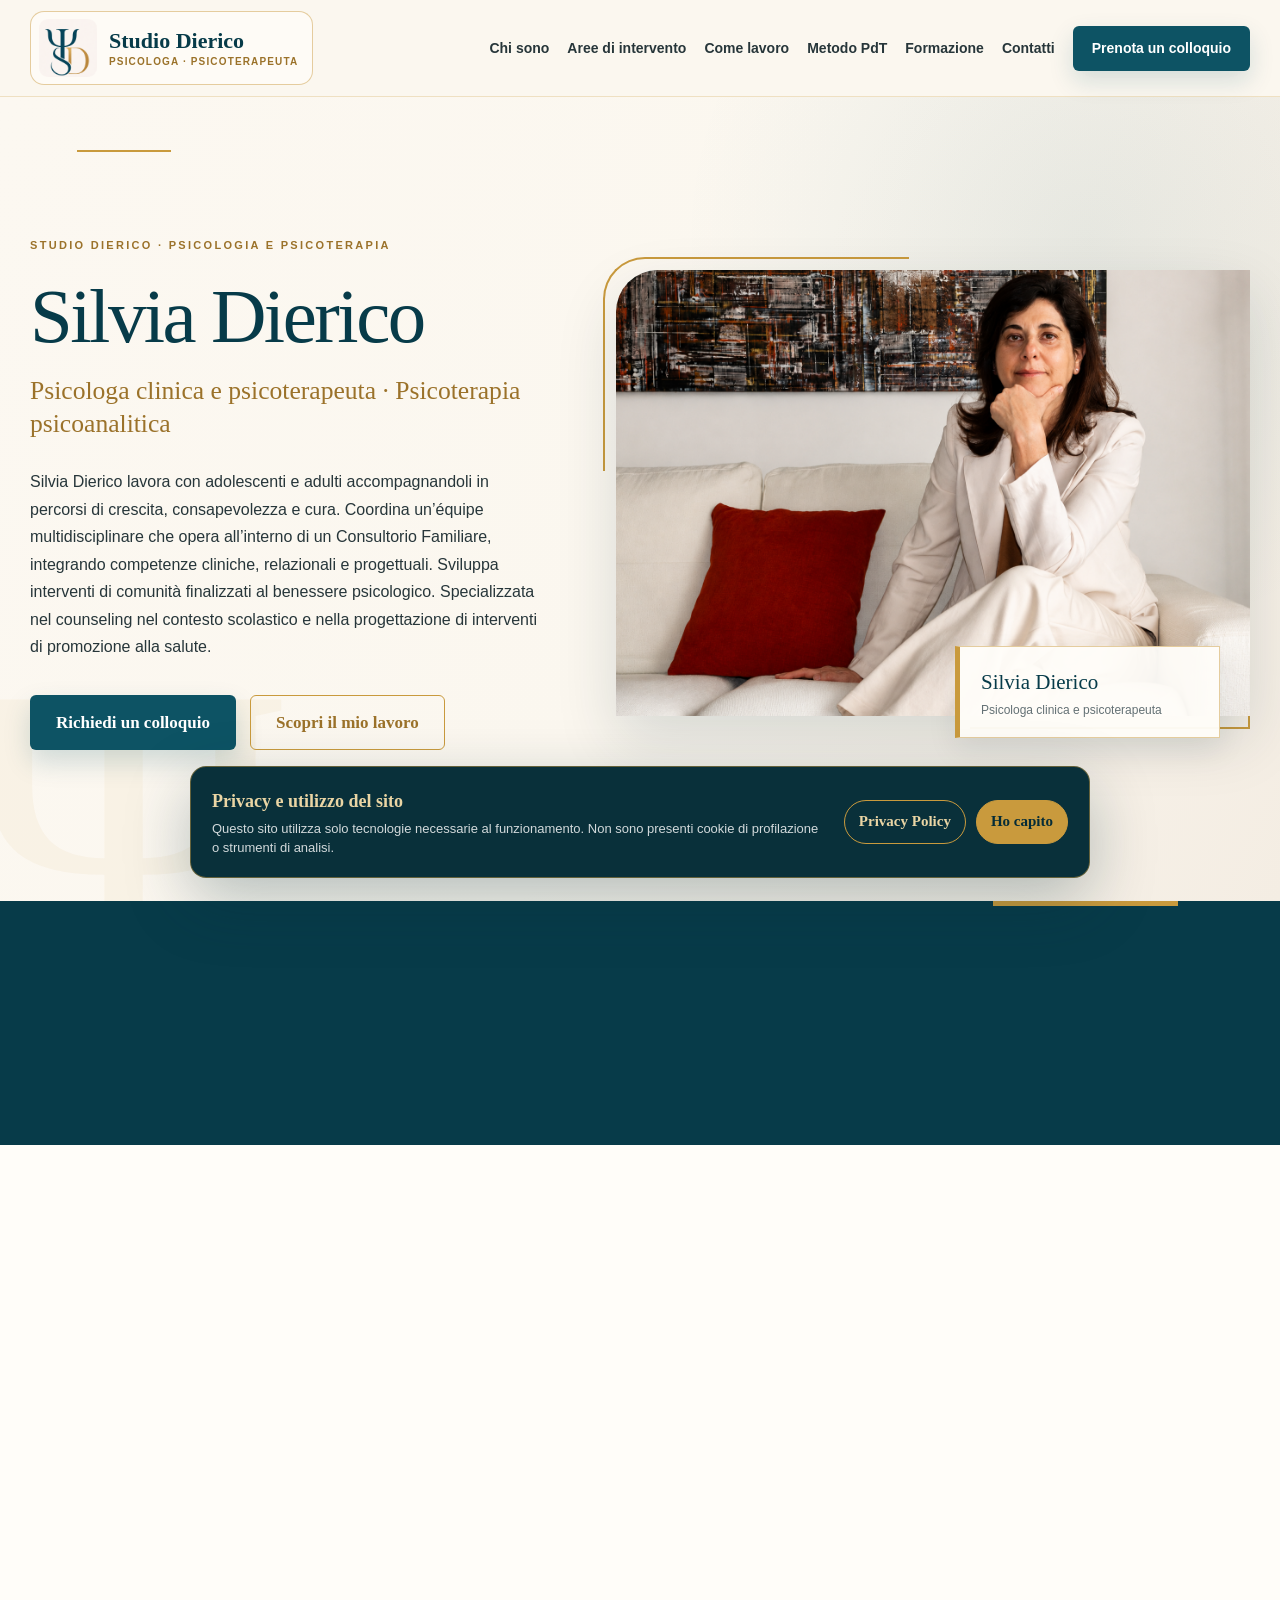
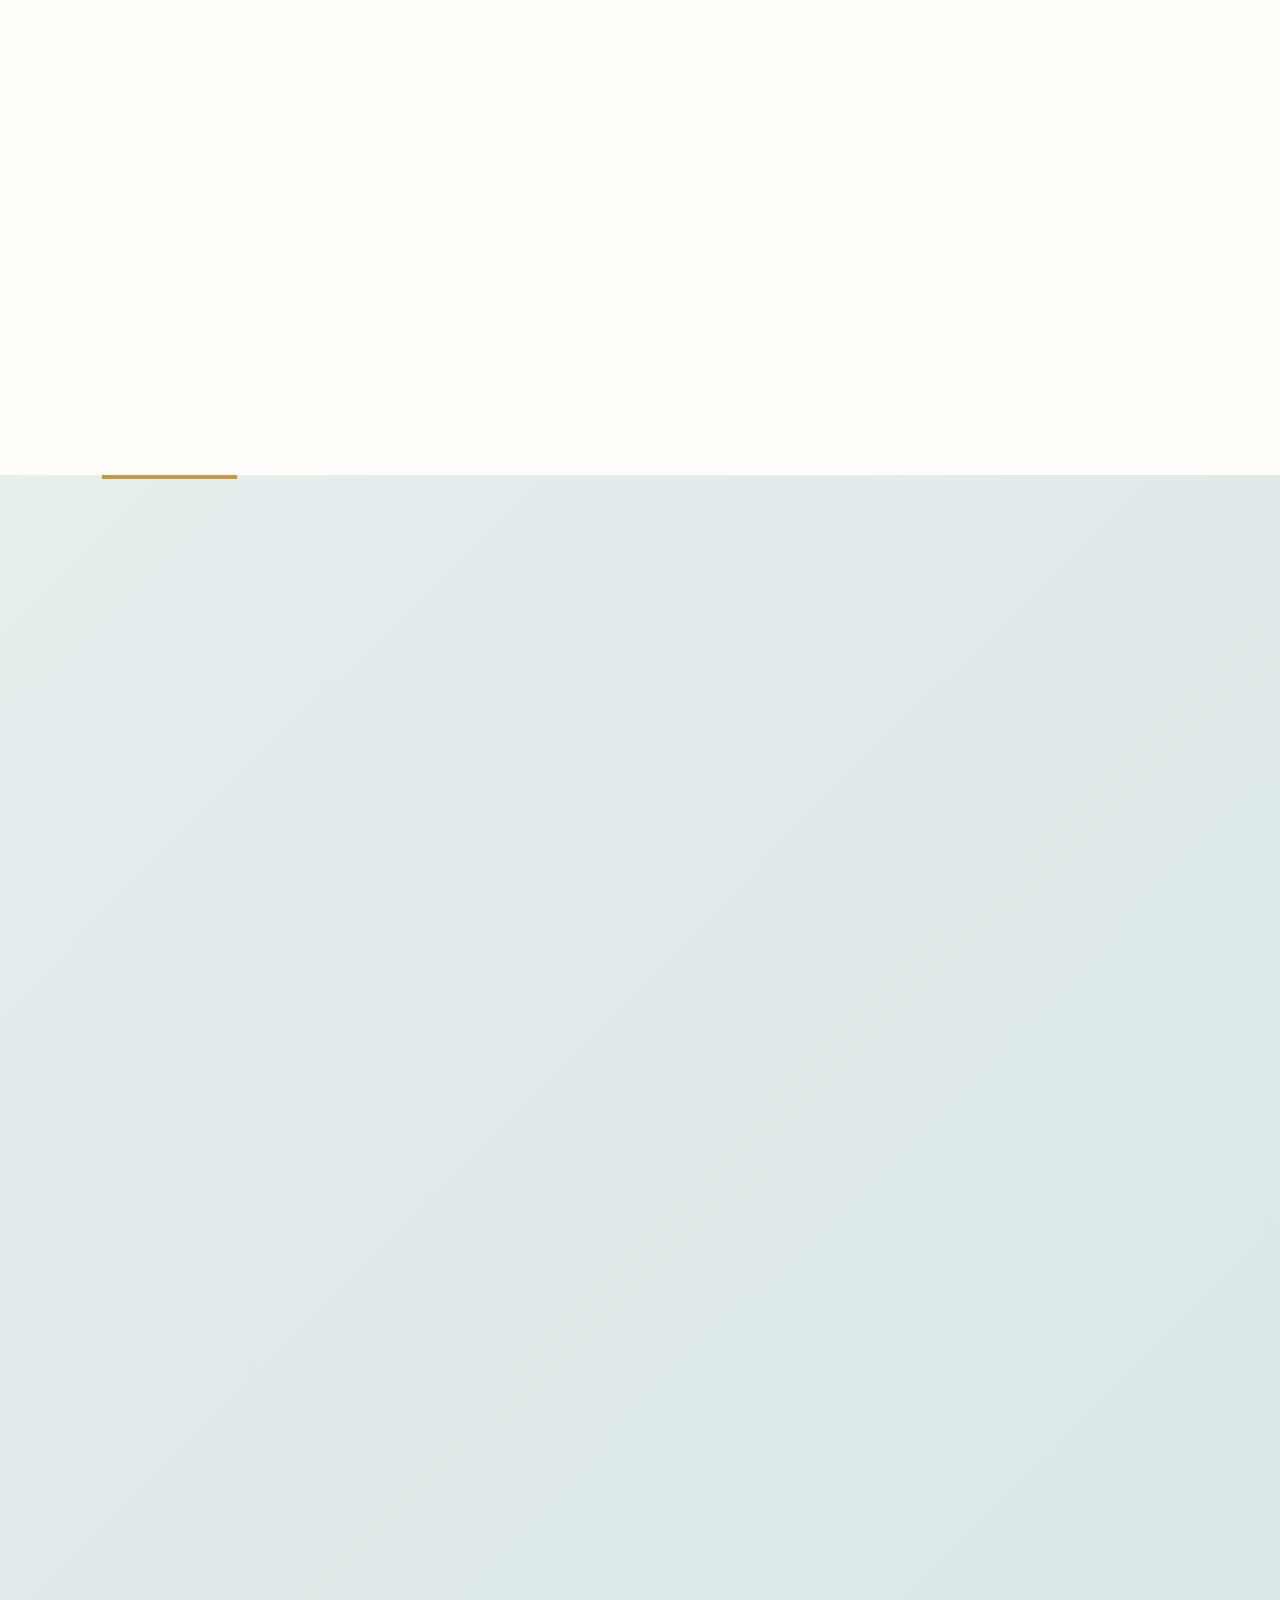
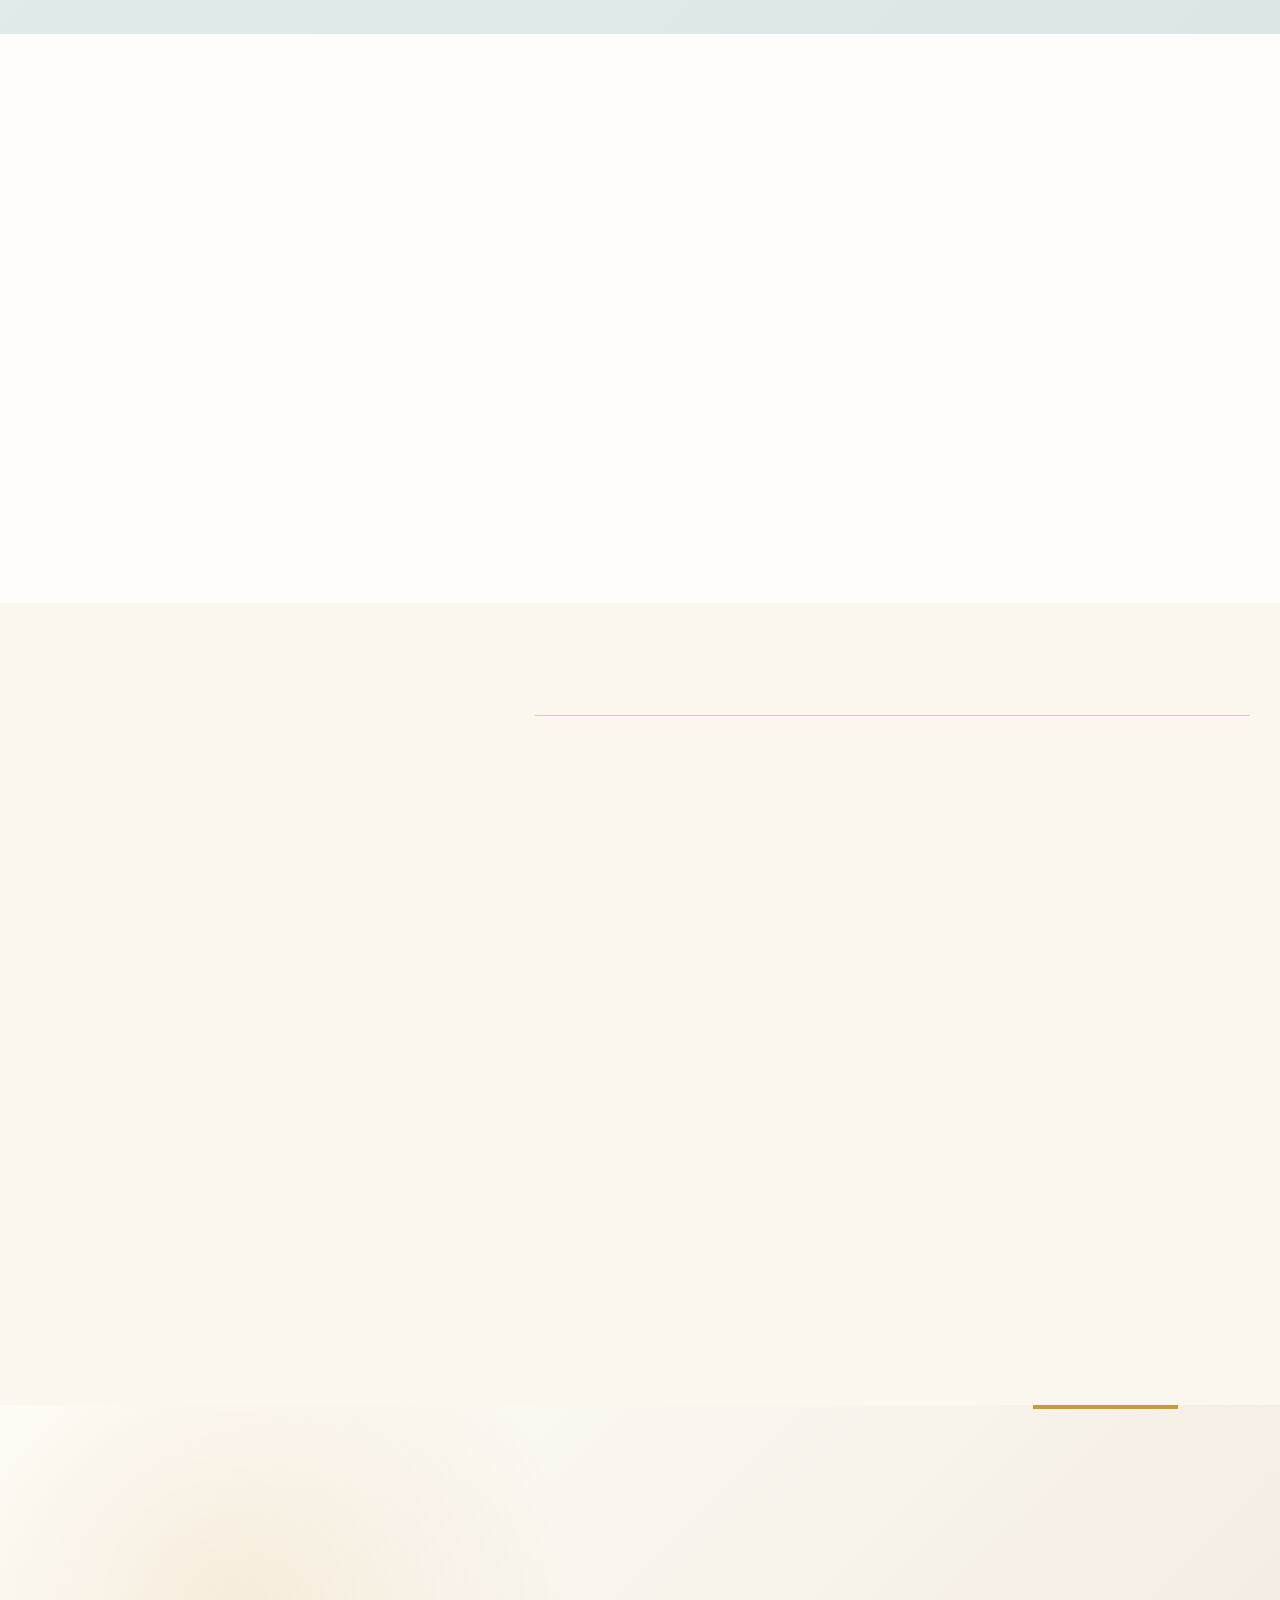
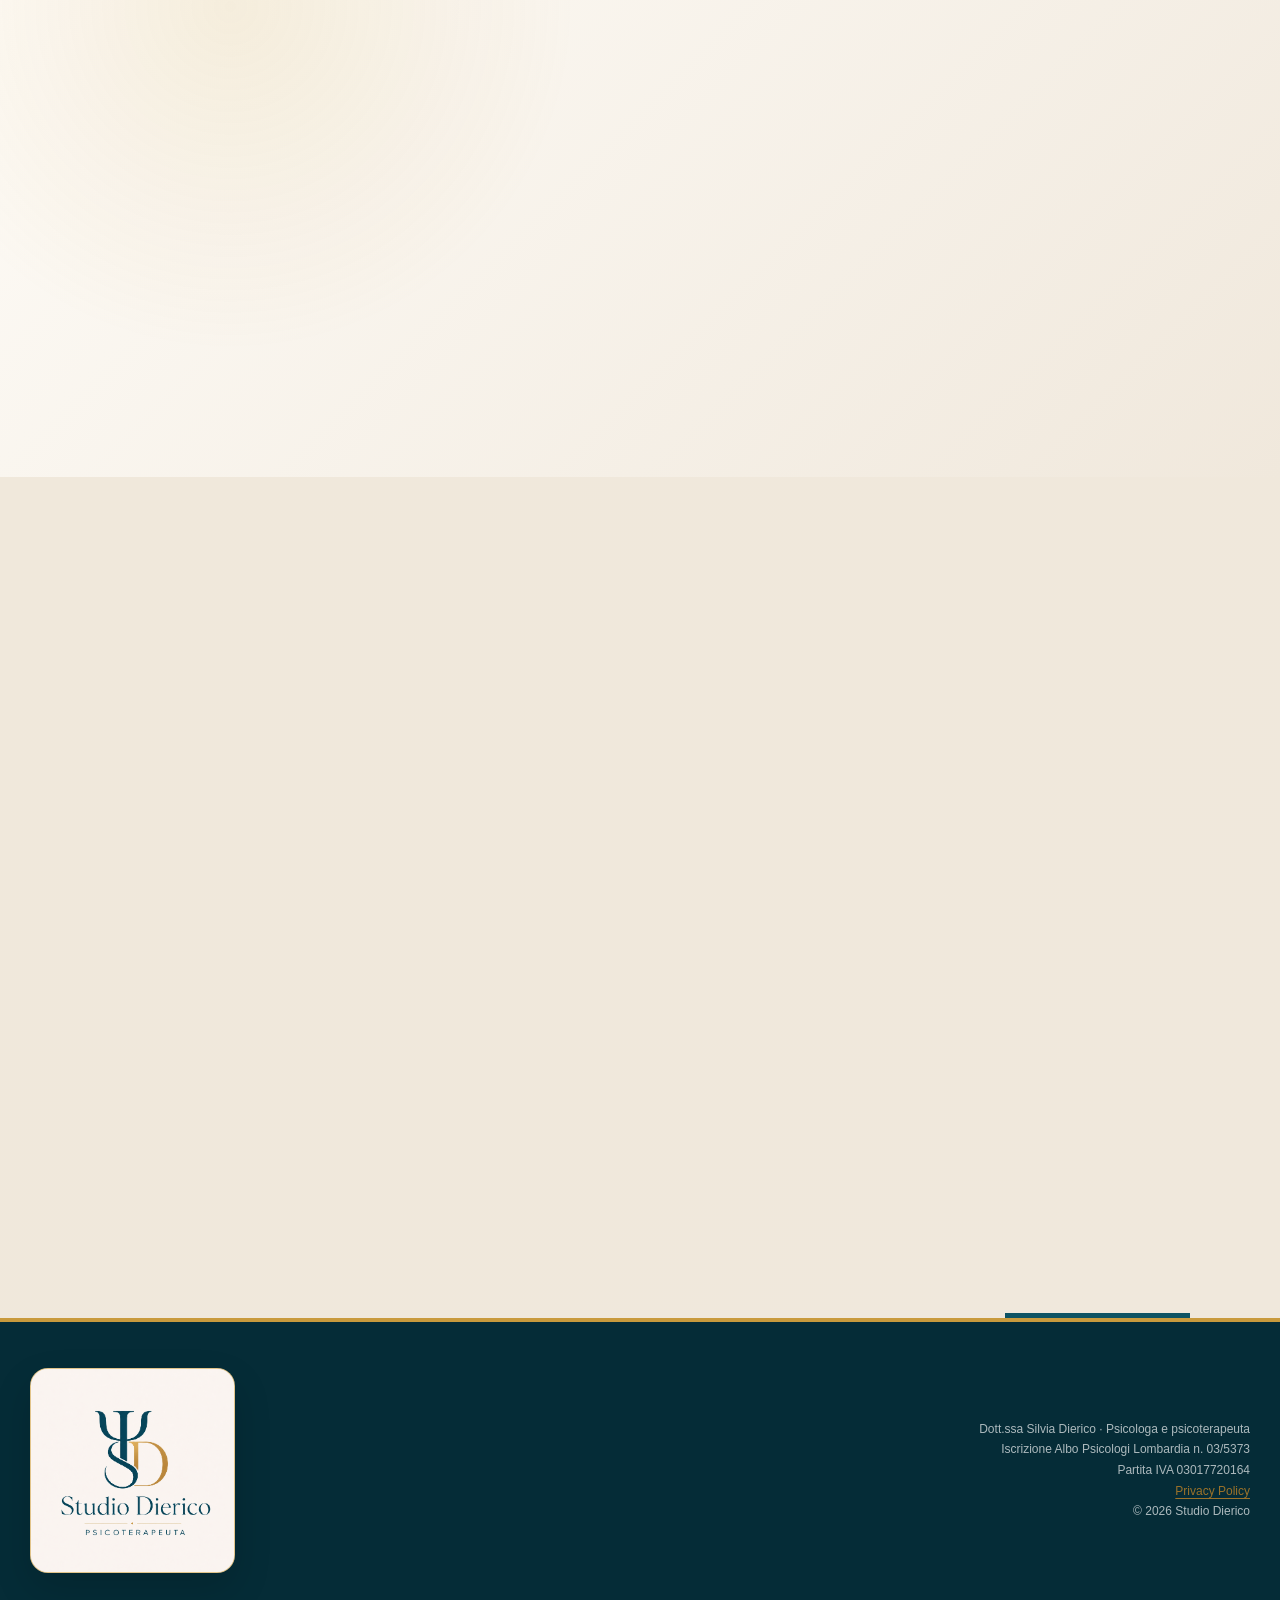
==== index.html @ 8f33601c "Add files via upload" ====
<!DOCTYPE html>
<html lang="it">
<head>
  <meta charset="UTF-8" />
  <meta name="viewport" content="width=device-width, initial-scale=1.0" />
  <meta http-equiv="Content-Security-Policy" content="default-src 'self'; img-src 'self' data:; style-src 'self'; script-src 'self'; font-src 'self'; object-src 'none'; base-uri 'self'; form-action 'self'; upgrade-insecure-requests;" />
  <meta name="referrer" content="strict-origin-when-cross-origin" />
  <meta name="robots" content="index,follow,max-image-preview:large,max-snippet:-1,max-video-preview:-1" />
  <meta name="theme-color" content="#0d5364" />
  <meta name="color-scheme" content="light" />

  <title>Silvia Dierico | Psicologa e Psicoterapeuta a Ponteranica (BG)</title>
  <meta name="description" content="Silvia Dierico, psicologa clinica e psicoterapeuta a Ponteranica (BG). Percorsi con adolescenti e adulti, counseling scolastico e promozione della salute psicologica." />
  <link rel="canonical" href="https://silviadierico.com/" />
  <link rel="alternate" hreflang="it" href="https://silviadierico.com/" />
  <link rel="alternate" hreflang="x-default" href="https://silviadierico.com/" />

  <meta property="og:type" content="website" />
  <meta property="og:locale" content="it_IT" />
  <meta property="og:site_name" content="Studio Dierico" />
  <meta property="og:title" content="Silvia Dierico | Psicologa e Psicoterapeuta a Ponteranica (BG)" />
  <meta property="og:description" content="Silvia Dierico, psicologa clinica e psicoterapeuta a Ponteranica (BG). Percorsi con adolescenti e adulti, counseling scolastico e promozione della salute psicologica." />
  <meta property="og:url" content="https://silviadierico.com/" />
  <meta property="og:image" content="https://silviadierico.com/images/logo.png" />
  <meta property="og:image:width" content="1254" />
  <meta property="og:image:height" content="1254" />

  <meta name="twitter:card" content="summary_large_image" />
  <meta name="twitter:title" content="Silvia Dierico | Psicologa e Psicoterapeuta a Ponteranica (BG)" />
  <meta name="twitter:description" content="Silvia Dierico, psicologa clinica e psicoterapeuta a Ponteranica (BG). Percorsi con adolescenti e adulti, counseling scolastico e promozione della salute psicologica." />
  <meta name="twitter:image" content="https://silviadierico.com/images/logo.png" />

  <link rel="icon" href="favicon.ico" sizes="any" />
  <link rel="icon" type="image/png" sizes="48x48" href="favicon-48x48.png" />
  <link rel="icon" type="image/png" sizes="32x32" href="favicon-32x32.png" />
  <link rel="icon" type="image/png" sizes="16x16" href="favicon-16x16.png" />
  <link rel="apple-touch-icon" sizes="180x180" href="apple-touch-icon.png" />
  <link rel="manifest" href="site.webmanifest" />

  <link rel="stylesheet" href="style.css" />
  <script src="script.js" defer></script>
</head>

<body>

  <header class="site-header">
    <nav class="navbar container" aria-label="Navigazione principale">

      <a class="brand brand-lockup" href="#home" aria-label="Studio Dierico, torna alla pagina iniziale">
        <img class="brand-mark" src="images/studio-dierico-mark.png" alt="" aria-hidden="true" />
        <span class="brand-copy">
          <strong>Studio Dierico</strong>
          <small>Psicologa · Psicoterapeuta</small>
        </span>
      </a>

      <button
        class="menu-toggle"
        type="button"
        aria-label="Apri il menu"
        aria-expanded="false"
        aria-controls="main-menu"
      >
        <span></span>
        <span></span>
        <span></span>
      </button>

      <ul class="nav-menu" id="main-menu">
        <li><a href="#chi-sono">Chi sono</a></li>
        <li><a href="#aree">Aree di intervento</a></li>
        <li><a href="#metodo">Come lavoro</a></li>
        <li><a href="pdt.html">Metodo PdT</a></li>
        <li><a href="#formazione">Formazione</a></li>
        <li><a href="#contatti">Contatti</a></li>
        <li>
          <a
            class="nav-cta"
            href="mailto:silviadierico.psicologa@gmail.com?subject=Richiesta%20di%20primo%20colloquio"
          >
            Prenota un colloquio
          </a>
        </li>
      </ul>

    </nav>
  </header>

  <main>

    <section class="hero" id="home">
      <div class="hero-mark" aria-hidden="true">Ψ</div>

      <div class="container hero-grid">

        <div class="hero-content reveal">
          <p class="eyebrow">Studio Dierico · Psicologia e psicoterapia</p>

          <h1>Silvia Dierico</h1>

          <p class="hero-role">
            Psicologa clinica e psicoterapeuta · Psicoterapia psicoanalitica
          </p>

          <p class="hero-description">
            Silvia Dierico lavora con adolescenti e adulti accompagnandoli in percorsi di crescita,
            consapevolezza e cura. Coordina un’équipe multidisciplinare che opera all’interno di un
            Consultorio Familiare, integrando competenze cliniche, relazionali e progettuali.
            Sviluppa interventi di comunità finalizzati al benessere psicologico. Specializzata nel
            counseling nel contesto scolastico e nella progettazione di interventi di promozione alla salute.
          </p>

          <div class="hero-actions">
            <a
              class="button button-primary"
              href="mailto:silviadierico.psicologa@gmail.com?subject=Richiesta%20di%20primo%20colloquio"
            >
              Richiedi un colloquio
            </a>

            <a class="button button-secondary" href="#chi-sono">
              Scopri il mio lavoro
            </a>
          </div>
        </div>

        <div class="hero-photo-wrapper reveal">
          <div class="hero-photo-frame">
            <img
              class="hero-photo"
              src="images/silvia-dierico1.png"
              alt="Silvia Dierico seduta nel proprio studio"
            />
          </div>

          <div class="photo-signature">
            <span>Silvia Dierico</span>
            <small>Psicologa clinica e psicoterapeuta</small>
          </div>
        </div>

      </div>
    </section>

    <section class="highlights" aria-label="Principi del percorso">
      <div class="container highlights-grid">

        <article class="highlight-item reveal">
          <span class="highlight-number">01</span>
          <h2>Ascolto</h2>
          <p>Uno spazio riservato, accogliente e non giudicante.</p>
        </article>

        <article class="highlight-item reveal">
          <span class="highlight-number">02</span>
          <h2>Relazione</h2>
          <p>La relazione terapeutica come luogo di incontro e trasformazione.</p>
        </article>

        <article class="highlight-item reveal">
          <span class="highlight-number">03</span>
          <h2>Consapevolezza</h2>
          <p>Comprendere vissuti, bisogni e dinamiche personali.</p>
        </article>

        <article class="highlight-item reveal">
          <span class="highlight-number">04</span>
          <h2>Cura</h2>
          <p>Un percorso condiviso, rispettoso dei tempi della persona.</p>
        </article>

      </div>
    </section>

    <section class="section about-section" id="chi-sono">
      <div class="container about-grid">

        <div class="about-portrait reveal">
          <div class="portrait-frame">
            <img
              src="images/silvia-dierico.png"
              alt="Ritratto professionale di Silvia Dierico"
            />
          </div>

          <div class="portrait-decoration" aria-hidden="true">Ψ</div>
        </div>

        <div class="about-content reveal">
          <p class="eyebrow">Chi sono</p>
          <h2>Una pratica clinica fondata sulla relazione</h2>

          <p class="lead">
            La psicoterapia psicoanalitica considera la relazione terapeutica uno spazio vivo,
            nel quale esperienza, ascolto e significati possono essere condivisi e trasformati.
          </p>

          <p>
            Nel lavoro clinico accompagno adolescenti e adulti in momenti di difficoltà,
            cambiamento o ricerca personale. L’intervento viene costruito insieme, nel rispetto
            della storia, dei bisogni e dei tempi di ciascuna persona.
          </p>

          <p>
            Accanto all’attività psicoterapeutica, coordino un’équipe multidisciplinare presso
            un Consultorio Familiare e sviluppo progetti di comunità, counseling scolastico
            e interventi di promozione della salute psicologica.
          </p>

          <blockquote class="quote">
            “La cura prende forma nell’incontro, nell’ascolto e nella possibilità di costruire nuovi significati.”
          </blockquote>
        </div>

      </div>
    </section>

    <section class="section services-section" id="aree">
      <div class="container">

        <div class="section-title reveal">
          <p class="eyebrow">Aree di intervento</p>
          <h2>Percorsi costruiti intorno alla persona</h2>
          <p>
            Ogni intervento nasce dall’ascolto della richiesta e viene definito
            in modo condiviso durante i primi colloqui.
          </p>
        </div>

        <div class="services-grid">

          <article class="service-card reveal">
            <span class="service-index">01</span>
            <h3>Adolescenti</h3>
            <p>
              Sostegno nelle difficoltà emotive, scolastiche, relazionali e familiari,
              e nei passaggi legati alla costruzione dell’identità.
            </p>
          </article>

          <article class="service-card reveal">
            <span class="service-index">02</span>
            <h3>Adulti</h3>
            <p>
              Percorsi per affrontare ansia, sofferenza emotiva, crisi personali,
              cambiamenti e difficoltà nelle relazioni.
            </p>
          </article>

          <article class="service-card reveal">
            <span class="service-index">03</span>
            <h3>Counseling scolastico</h3>
            <p>
              Spazi di ascolto e consulenza rivolti a studenti, genitori, insegnanti
              e realtà educative.
            </p>
          </article>

          <article class="service-card reveal">
            <span class="service-index">04</span>
            <h3>Promozione della salute</h3>
            <p>
              Progettazione di interventi orientati al benessere psicologico,
              alla prevenzione e alla consapevolezza.
            </p>
          </article>

          <article class="service-card reveal">
            <span class="service-index">05</span>
            <h3>Interventi di comunità</h3>
            <p>
              Progetti rivolti a gruppi, servizi e territori, sviluppati attraverso
              una lettura clinica e relazionale dei bisogni.
            </p>
          </article>

          <article class="service-card reveal">
            <span class="service-index">06</span>
            <h3>Lavoro multidisciplinare</h3>
            <p>
              Coordinamento e integrazione tra professionalità cliniche,
              educative, sociali e progettuali.
            </p>
          </article>

        </div>
      </div>
    </section>

    <section class="section process-section" id="metodo">
      <div class="container">

        <div class="section-title reveal">
          <p class="eyebrow">Come lavoro</p>
          <h2>Un percorso costruito insieme</h2>
        </div>

        <div class="process-grid">

          <article class="process-step reveal">
            <span>1</span>
            <div>
              <h3>Primo contatto</h3>
              <p>
                Un breve contatto telefonico o via email per raccogliere
                la richiesta e concordare un appuntamento.
              </p>
            </div>
          </article>

          <article class="process-step reveal">
            <span>2</span>
            <div>
              <h3>Primi colloqui</h3>
              <p>
                Uno spazio iniziale per conoscere la situazione,
                approfondire le difficoltà e chiarire le aspettative.
              </p>
            </div>
          </article>

          <article class="process-step reveal">
            <span>3</span>
            <div>
              <h3>Definizione del percorso</h3>
              <p>
                Obiettivi, modalità e frequenza degli incontri vengono condivisi
                sulla base delle necessità emerse.
              </p>
            </div>
          </article>

        </div>
      </div>
    </section>

    <section class="section credentials-section" id="formazione">
      <div class="container two-columns">

        <div class="section-heading reveal">
          <p class="eyebrow">Formazione</p>
          <h2>Credenziali professionali</h2>

          <p>
            Formazione clinica, esperienza sul campo e aggiornamento continuo
            costituiscono una parte essenziale della pratica professionale.
          </p>
        </div>

        <div class="credentials-list">

          <article class="credential reveal">
            <span class="credential-year">Ordine</span>
            <div>
              <h3>Psicologa iscritta all’Albo</h3>
              <p>
                Iscritta alla Sezione A dell’Ordine degli Psicologi della Lombardia,
                numero 03/5373.
              </p>
            </div>
          </article>

          <article class="credential reveal">
            <span class="credential-year">Approccio</span>
            <div>
              <h3>Psicoterapia psicoanalitica</h3>
              <p>
                Un approccio che valorizza la relazione, l’esperienza soggettiva
                e la costruzione condivisa dei significati.
              </p>
            </div>
          </article>

          <article class="credential reveal">
            <span class="credential-year">Scuola</span>
            <div>
              <h3>Counseling nel contesto scolastico</h3>
              <p>
                Competenze specifiche nella consulenza e nella progettazione
                di interventi rivolti ai contesti educativi.
              </p>
            </div>
          </article>

          <article class="credential reveal">
            <span class="credential-year">Comunità</span>
            <div>
              <h3>Promozione della salute psicologica</h3>
              <p>
                Ideazione e realizzazione di interventi di prevenzione,
                benessere e supporto rivolti alla comunità.
              </p>
            </div>
          </article>

        </div>
      </div>
    </section>


    <section class="section pdt-preview-section" id="pdt">
      <div class="container pdt-preview-grid">

        <a
          class="pdt-preview-logo reveal"
          href="pdt.html"
          aria-label="Scopri il metodo PdT Storytelling Cards"
        >
          <img
            src="images/pdt-logo-R.png"
            alt="Logo PdT Storytelling Cards"
          />
        </a>

        <div class="pdt-preview-content reveal">
          <p class="eyebrow">Metodo PdT</p>
          <h2>Immagini e narrazione come spazio di esplorazione</h2>

          <p class="lead">
            Sono cofondatrice di PdT – Parlami di Te, un progetto che integra
            pensiero clinico, fotografia e storytelling.
          </p>

          <p>
            Le PdT Storytelling Cards sono pensate per sostenere l’esplorazione
            emotiva, la costruzione di narrazioni personali e l’individuazione
            di nuove risorse, all’interno di un contesto professionale protetto.
          </p>

          <a class="button button-primary" href="pdt.html">
            Scopri il metodo PdT
          </a>
        </div>

      </div>
    </section>

    <section class="section contact-section" id="contatti">
      <div class="container contact-grid">

        <div class="contact-intro reveal">
          <p class="eyebrow">Contatti</p>
          <h2>Richiedi un primo colloquio</h2>

          <p>
            Puoi contattarmi telefonicamente o tramite email.
            Ti risponderò per concordare un primo appuntamento
            e valutare insieme la richiesta.
          </p>

          <img
            class="contact-logo"
            src="images/logo.png"
            alt=""
            aria-hidden="true"
          />
        </div>

        <div class="contact-card reveal">

          <div class="contact-item">
            <span class="contact-label">Studio</span>
            <p>Via Ramera 3, 24010 Ponteranica (BG)</p>

            <a
              href="https://www.google.com/maps/search/?api=1&query=Via+Ramera+3+Ponteranica+BG"
              target="_blank"
              rel="noopener noreferrer"
            >
              Apri sulla mappa
            </a>
          </div>

          <div class="contact-item">
            <span class="contact-label">Telefono</span>
            <a href="tel:+393479084617">+39 347 908 4617</a>
          </div>

          <div class="contact-item">
            <span class="contact-label">Email</span>
            <a href="mailto:silviadierico.psicologa@gmail.com">
              silviadierico.psicologa@gmail.com
            </a>
          </div>

          <div class="contact-actions">
            <a
              class="button button-primary"
              href="mailto:silviadierico.psicologa@gmail.com?subject=Richiesta%20di%20primo%20colloquio"
            >
              Scrivi un’email
            </a>

            <a class="button button-outline" href="tel:+393479084617">
              Telefona
            </a>
          </div>

          <p class="contact-note">
            Il sito non costituisce un servizio di emergenza.
            In caso di necessità urgente, rivolgersi ai servizi
            di emergenza territoriali.
          </p>

        </div>
      </div>
    </section>

  </main>

  <footer class="footer">
    <div class="container footer-content">

      <a class="footer-brand" href="#home" aria-label="Torna all'inizio">
        <img
          src="images/logo.png"
          alt="Studio Dierico Psicoterapeuta"
        />
      </a>

      <div class="footer-details">
        <p>Dott.ssa Silvia Dierico · Psicologa e psicoterapeuta</p>
        <p>Iscrizione Albo Psicologi Lombardia n. 03/5373</p>
        <p>Partita IVA 03017720164</p>
        <p><a class="footer-link" href="privacy-policy.html">Privacy Policy</a></p>
        <p>© <span id="current-year"></span> Studio Dierico</p>
      </div>

    </div>
  </footer>


  <aside class="privacy-banner" id="privacy-banner" aria-label="Privacy e utilizzo del sito" hidden>
    <div class="privacy-banner-copy">
      <strong>Privacy e utilizzo del sito</strong>
      <p>Questo sito utilizza solo tecnologie necessarie al funzionamento. Non sono presenti cookie di profilazione o strumenti di analisi.</p>
    </div>
    <div class="privacy-banner-actions">
      <a href="privacy-policy.html">Privacy Policy</a>
      <button type="button" id="privacy-dismiss">Ho capito</button>
    </div>
  </aside>

</body>
</html>
---- style.css ----
/* =========================================
   STUDIO DIERICO
   Identità visiva: blu pavone, oro, avorio
========================================= */

:root {
  --ivory: #fbf7ef;
  --ivory-deep: #f0e8dc;
  --surface: #fffdf9;
  --surface-blue: #e6eeee;

  --peacock: #0d5364;
  --peacock-dark: #073b49;
  --peacock-deep: #052c37;
  --peacock-soft: #557e86;

  --gold: #c99a3d;
  --gold-dark: #9b722a;
  --gold-soft: #ead5a4;

  --text: #27363a;
  --text-soft: #647175;
  --white: #ffffff;

  --border: rgba(13, 83, 100, 0.17);
  --border-gold: rgba(201, 154, 61, 0.48);

  --shadow-small: 0 12px 30px rgba(5, 44, 55, 0.08);
  --shadow: 0 24px 62px rgba(5, 44, 55, 0.14);

  --radius-small: 12px;
  --radius-medium: 24px;
  --radius-large: 38px;

  --container: 1220px;
}

/* RESET */

* {
  margin: 0;
  padding: 0;
  box-sizing: border-box;
}

html {
  scroll-behavior: smooth;
  scroll-padding-top: 98px;
}

body {
  min-width: 320px;
  overflow-x: hidden;
  background: var(--ivory);
  color: var(--text);
  font-family:
    "Avenir Next",
    Avenir,
    "Segoe UI",
    Arial,
    sans-serif;
  line-height: 1.72;
}

img {
  display: block;
  max-width: 100%;
}

a {
  color: inherit;
}

button,
a {
  -webkit-tap-highlight-color: transparent;
}

button {
  font: inherit;
}

h1,
h2,
h3 {
  color: var(--peacock-dark);
  font-family:
    Baskerville,
    "Palatino Linotype",
    "Book Antiqua",
    Georgia,
    serif;
  font-weight: 500;
  line-height: 1.13;
}

p {
  color: var(--text-soft);
}

.container {
  width: min(calc(100% - 42px), var(--container));
  margin-inline: auto;
}

/* HEADER */

.site-header {
  position: sticky;
  top: 0;
  z-index: 1000;
  border-bottom: 1px solid rgba(201, 154, 61, 0.25);
  background: rgba(251, 247, 239, 0.96);
  backdrop-filter: blur(16px);
}

.navbar {
  min-height: 96px;
  display: flex;
  align-items: center;
  justify-content: space-between;
  gap: 34px;
}

.brand {
  display: block;
  width: 235px;
  flex: 0 0 auto;
  text-decoration: none;
}

.brand-logo {
  width: 100%;
  height: 78px;
  object-fit: contain;
  object-position: left center;
  mix-blend-mode: multiply;
}

.nav-menu {
  display: flex;
  align-items: center;
  justify-content: flex-end;
  gap: 18px;
  list-style: none;
}

.nav-menu a {
  position: relative;
  color: var(--text);
  font-size: 14px;
  font-weight: 650;
  text-decoration: none;
}

.nav-menu a:not(.nav-cta)::after {
  position: absolute;
  right: 0;
  bottom: -9px;
  left: 0;
  height: 2px;
  background: var(--gold);
  content: "";
  transform: scaleX(0);
  transform-origin: center;
  transition: transform 0.25s ease;
}

.nav-menu a:hover::after,
.nav-menu a:focus-visible::after {
  transform: scaleX(1);
}

.nav-menu a[aria-current="page"] {
  color: var(--gold-dark);
}

.nav-menu a[aria-current="page"]::after {
  transform: scaleX(1);
}

.nav-cta {
  display: inline-flex;
  min-height: 45px;
  align-items: center;
  justify-content: center;
  padding: 10px 19px;
  border-radius: 6px;
  background: var(--peacock);
  color: var(--white) !important;
  box-shadow: 0 10px 25px rgba(13, 83, 100, 0.16);
  transition:
    background 0.2s ease,
    transform 0.2s ease;
}

.nav-cta:hover {
  background: var(--peacock-dark);
  transform: translateY(-2px);
}

.menu-toggle {
  display: none;
  width: 46px;
  height: 46px;
  border: 1px solid var(--border-gold);
  border-radius: 50%;
  background: transparent;
  cursor: pointer;
}

.menu-toggle span {
  display: block;
  width: 19px;
  height: 2px;
  margin: 4px auto;
  background: var(--peacock-dark);
  transition: 0.25s ease;
}

/* HERO */

.hero {
  position: relative;
  min-height: calc(100vh - 96px);
  display: flex;
  align-items: center;
  overflow: hidden;
  padding: 76px 0 88px;
  background:
    radial-gradient(circle at 85% 18%, rgba(13, 83, 100, 0.08), transparent 32%),
    linear-gradient(115deg, #fcf8f1 0%, #fbf7ef 54%, #f4ede3 100%);
}

.hero::before {
  position: absolute;
  top: 53px;
  left: 6%;
  width: 94px;
  height: 2px;
  background: var(--gold);
  content: "";
}

.hero-mark {
  position: absolute;
  bottom: -150px;
  left: -35px;
  color: rgba(201, 154, 61, 0.06);
  font-family: Georgia, serif;
  font-size: 430px;
  line-height: 1;
  user-select: none;
}

.hero-grid {
  position: relative;
  z-index: 2;
  display: grid;
  grid-template-columns:
    minmax(0, 0.88fr)
    minmax(520px, 1.12fr);
  align-items: center;
  gap: clamp(44px, 5vw, 78px);
}

.hero-content {
  max-width: 650px;
}

.eyebrow {
  margin-bottom: 19px;
  color: var(--gold-dark);
  font-size: 11px;
  font-weight: 800;
  letter-spacing: 2.3px;
  text-transform: uppercase;
}

.hero h1 {
  margin-bottom: 13px;
  font-size: clamp(54px, 6vw, 88px);
  letter-spacing: -2.5px;
}

.hero-role {
  max-width: 610px;
  margin-bottom: 27px;
  color: var(--gold-dark);
  font-family:
    Baskerville,
    "Palatino Linotype",
    Georgia,
    serif;
  font-size: clamp(21px, 2vw, 29px);
  line-height: 1.32;
}

.hero-description {
  max-width: 650px;
  color: var(--text);
  font-size: 16px;
}

.hero-actions,
.contact-actions {
  display: flex;
  flex-wrap: wrap;
  gap: 14px;
  margin-top: 34px;
}

/* BUTTONS */

.button {
  display: inline-flex;
  min-height: 51px;
  align-items: center;
  justify-content: center;
  padding: 12px 25px;
  border: 1px solid transparent;
  border-radius: 6px;
  font-family:
    Baskerville,
    "Palatino Linotype",
    Georgia,
    serif;
  font-size: 17px;
  font-weight: 600;
  text-decoration: none;
  transition:
    transform 0.22s ease,
    background 0.22s ease,
    border-color 0.22s ease,
    color 0.22s ease;
}

.button:hover {
  transform: translateY(-2px);
}

.button-primary {
  background: var(--peacock);
  color: var(--white);
  box-shadow: 0 12px 27px rgba(13, 83, 100, 0.18);
}

.button-primary:hover {
  background: var(--peacock-dark);
}

.button-secondary {
  border-color: var(--gold);
  background: transparent;
  color: var(--gold-dark);
}

.button-secondary:hover {
  background: var(--gold);
  color: var(--peacock-deep);
}

.button-outline {
  border-color: var(--border-gold);
  color: var(--peacock-dark);
}

.button-outline:hover {
  border-color: var(--gold);
  background: var(--gold-soft);
}

/* HERO PHOTO */

.hero-photo-wrapper {
  position: relative;
  justify-self: end;
  width: 100%;
  padding: 13px 0 13px 13px;
}

.hero-photo-wrapper::before {
  position: absolute;
  top: 0;
  left: 0;
  width: 47%;
  height: 45%;
  border-top: 2px solid var(--gold);
  border-left: 2px solid var(--gold);
  border-radius: 42px 0 0;
  content: "";
}

.hero-photo-wrapper::after {
  position: absolute;
  right: 0;
  bottom: 0;
  width: 43%;
  height: 40%;
  border-right: 2px solid var(--gold);
  border-bottom: 2px solid var(--gold);
  content: "";
}

.hero-photo-frame {
  position: relative;
  z-index: 2;
  overflow: hidden;
  border-radius: 42px 0 0 0;
  background: var(--surface-blue);
  box-shadow: var(--shadow);
}

.hero-photo {
  width: 100%;
  aspect-ratio: 1.42 / 1;
  object-fit: cover;
  object-position: center center;
}

.photo-signature {
  position: absolute;
  z-index: 4;
  right: 30px;
  bottom: -9px;
  min-width: 265px;
  padding: 17px 21px;
  border: 1px solid var(--border-gold);
  border-left: 5px solid var(--gold);
  background: rgba(255, 253, 249, 0.96);
  box-shadow: var(--shadow-small);
}

.photo-signature span,
.photo-signature small {
  display: block;
}

.photo-signature span {
  color: var(--peacock-dark);
  font-family:
    Baskerville,
    "Palatino Linotype",
    Georgia,
    serif;
  font-size: 21px;
}

.photo-signature small {
  color: var(--text-soft);
  font-size: 12px;
}

/* HIGHLIGHTS */

.highlights {
  position: relative;
  overflow: hidden;
  background: var(--peacock-dark);
  color: var(--white);
}

.highlights::before {
  position: absolute;
  top: 0;
  right: 8%;
  width: 185px;
  height: 5px;
  background: var(--gold);
  content: "";
}

.highlights-grid {
  display: grid;
  grid-template-columns: repeat(4, 1fr);
}

.highlight-item {
  min-height: 235px;
  padding: 43px 31px;
  border-right: 1px solid rgba(234, 213, 164, 0.18);
  transition: background 0.25s ease;
}

.highlight-item:hover {
  background: rgba(255, 255, 255, 0.04);
}

.highlight-item:last-child {
  border-right: 0;
}

.highlight-number {
  display: inline-flex;
  width: 41px;
  height: 41px;
  align-items: center;
  justify-content: center;
  margin-bottom: 27px;
  border: 1px solid var(--gold);
  border-radius: 50%;
  color: var(--gold-soft);
  font-size: 11px;
  font-weight: 800;
}

.highlight-item h2 {
  margin-bottom: 11px;
  color: var(--white);
  font-size: 27px;
}

.highlight-item p {
  color: rgba(255, 255, 255, 0.7);
  font-size: 14px;
}

/* GENERIC SECTIONS */

.section {
  padding: 112px 0;
}

.two-columns {
  display: grid;
  grid-template-columns:
    minmax(250px, 0.72fr)
    minmax(0, 1.28fr);
  gap: clamp(50px, 8vw, 120px);
}

.section-heading h2,
.section-title h2,
.contact-intro h2,
.about-content h2 {
  margin-bottom: 24px;
  font-size: clamp(38px, 4.3vw, 58px);
}

.section-heading::after {
  display: block;
  width: 78px;
  height: 2px;
  margin-top: 29px;
  background: var(--gold);
  content: "";
}

.section-title {
  max-width: 780px;
  margin-bottom: 58px;
}

.section-title > p:last-child {
  max-width: 670px;
  font-size: 17px;
}

/* ABOUT */

.about-section {
  position: relative;
  background: var(--surface);
}

.about-grid {
  display: grid;
  grid-template-columns:
    minmax(290px, 0.75fr)
    minmax(0, 1.25fr);
  align-items: center;
  gap: clamp(55px, 8vw, 120px);
}

.about-portrait {
  position: relative;
  width: min(100%, 465px);
  justify-self: center;
}

.portrait-frame {
  position: relative;
  z-index: 2;
  overflow: hidden;
  border: 9px solid var(--ivory);
  border-radius: 48% 48% 20% 20% / 37% 37% 16% 16%;
  box-shadow: var(--shadow);
}

.portrait-frame img {
  width: 100%;
  aspect-ratio: 1 / 1.08;
  object-fit: cover;
  object-position: center 24%;
}

.about-portrait::before {
  position: absolute;
  top: -22px;
  right: -25px;
  width: 67%;
  height: 68%;
  border-top: 2px solid var(--gold);
  border-right: 2px solid var(--gold);
  border-radius: 0 52px 0 0;
  content: "";
}

.portrait-decoration {
  position: absolute;
  z-index: 1;
  bottom: -72px;
  left: -58px;
  color: rgba(13, 83, 100, 0.08);
  font-family: Georgia, serif;
  font-size: 210px;
  line-height: 1;
}

.about-content {
  max-width: 760px;
}

.about-content p {
  margin-bottom: 20px;
  font-size: 17px;
}

.about-content .lead {
  color: var(--peacock-dark);
  font-family:
    Baskerville,
    "Palatino Linotype",
    Georgia,
    serif;
  font-size: 25px;
  line-height: 1.47;
}

/* QUOTE */

.quote {
  position: relative;
  margin-top: 43px;
  padding: 35px 38px 31px;
  border: 1px solid var(--border-gold);
  border-radius: var(--radius-medium);
  background: var(--ivory);
  color: var(--peacock-dark);
  font-family:
    Baskerville,
    "Palatino Linotype",
    Georgia,
    serif;
  font-size: 21px;
  font-style: italic;
  box-shadow: var(--shadow-small);
}

.quote::before {
  position: absolute;
  top: -25px;
  left: 26px;
  color: var(--gold);
  font-family: Georgia, serif;
  font-size: 72px;
  line-height: 1;
  content: "“";
}

/* SERVICES */

.services-section {
  position: relative;
  background:
    linear-gradient(135deg, var(--surface-blue) 0%, #dae7e6 100%);
}

.services-section::before {
  position: absolute;
  top: 0;
  left: 8%;
  width: 135px;
  height: 4px;
  background: var(--gold);
  content: "";
}

.services-grid {
  display: grid;
  grid-template-columns: repeat(3, 1fr);
  gap: 22px;
}

.service-card {
  position: relative;
  min-height: 305px;
  overflow: hidden;
  padding: 36px;
  border: 1px solid rgba(13, 83, 100, 0.16);
  border-radius: var(--radius-medium);
  background: rgba(255, 253, 249, 0.92);
  box-shadow: var(--shadow-small);
  transition:
    transform 0.25s ease,
    box-shadow 0.25s ease,
    border-color 0.25s ease;
}

.service-card::before {
  position: absolute;
  top: 0;
  right: 29px;
  width: 43px;
  height: 8px;
  border-radius: 0 0 7px 7px;
  background: var(--gold);
  content: "";
}

.service-card:hover {
  border-color: var(--border-gold);
  transform: translateY(-6px);
  box-shadow: var(--shadow);
}

.service-index {
  display: inline-flex;
  width: 39px;
  height: 39px;
  align-items: center;
  justify-content: center;
  margin-bottom: 47px;
  border: 1px solid var(--gold);
  border-radius: 50%;
  color: var(--gold-dark);
  font-size: 11px;
  font-weight: 800;
}

.service-card h3 {
  margin-bottom: 16px;
  font-size: 28px;
}

.service-card p {
  font-size: 15px;
}

/* PROCESS */

.process-section {
  background: var(--surface);
}

.process-grid {
  display: grid;
  grid-template-columns: repeat(3, 1fr);
  gap: 24px;
}

.process-step {
  display: flex;
  gap: 22px;
  padding: 34px 29px;
  border: 1px solid var(--border);
  border-top: 4px solid var(--gold);
  border-radius: var(--radius-medium);
  background: var(--ivory);
}

.process-step > span {
  flex: 0 0 auto;
  color: var(--gold-dark);
  font-family: Baskerville, Georgia, serif;
  font-size: 39px;
}

.process-step h3 {
  margin-bottom: 10px;
  font-size: 24px;
}

.process-step p {
  font-size: 15px;
}

/* CREDENTIALS */

.credentials-section {
  background: var(--ivory);
}

.credentials-list {
  border-top: 1px solid var(--border-gold);
}

.credential {
  position: relative;
  display: grid;
  grid-template-columns: 112px 1fr;
  gap: 25px;
  padding: 32px 0;
  border-bottom: 1px solid var(--border-gold);
}

.credential::before {
  position: absolute;
  top: 39px;
  left: 94px;
  width: 7px;
  height: 7px;
  border-radius: 50%;
  background: var(--gold);
  content: "";
}

.credential-year {
  color: var(--gold-dark);
  font-size: 11px;
  font-weight: 800;
  letter-spacing: 1px;
  text-transform: uppercase;
}

.credential h3 {
  margin-bottom: 8px;
  font-size: 23px;
}

.credential p {
  font-size: 15px;
}

/* CONTACT */

.contact-section {
  position: relative;
  background:
    linear-gradient(135deg, #f0e8db 0%, var(--ivory-deep) 100%);
}

.contact-section::after {
  position: absolute;
  right: 7%;
  bottom: 0;
  width: 185px;
  height: 5px;
  background: var(--peacock);
  content: "";
}

.contact-grid {
  display: grid;
  grid-template-columns:
    minmax(0, 0.82fr)
    minmax(340px, 1fr);
  align-items: start;
  gap: clamp(50px, 8vw, 110px);
}

.contact-intro {
  position: relative;
}

.contact-intro > p:not(.eyebrow) {
  max-width: 550px;
  font-size: 17px;
}

.contact-logo {
  width: min(100%, 330px);
  margin-top: 42px;
  opacity: 0.12;
  mix-blend-mode: multiply;
}

.contact-card {
  position: relative;
  padding: clamp(30px, 5vw, 52px);
  border: 1px solid var(--border-gold);
  border-radius: var(--radius-large);
  background: var(--surface);
  box-shadow: var(--shadow);
}

.contact-card::before {
  position: absolute;
  top: 0;
  left: 48px;
  width: 72px;
  height: 7px;
  border-radius: 0 0 8px 8px;
  background: var(--gold);
  content: "";
}

.contact-item {
  padding: 22px 0;
  border-bottom: 1px solid var(--border);
}

.contact-label {
  display: block;
  margin-bottom: 7px;
  color: var(--gold-dark);
  font-size: 11px;
  font-weight: 800;
  letter-spacing: 1.6px;
  text-transform: uppercase;
}

.contact-item p {
  color: var(--text);
}

.contact-item a {
  color: var(--peacock);
  font-weight: 800;
  overflow-wrap: anywhere;
  text-decoration: none;
}

.contact-item a:hover {
  color: var(--gold-dark);
  text-decoration: underline;
}

.contact-note {
  margin-top: 25px;
  font-size: 12px;
}

/* FOOTER */

.footer {
  padding: 46px 0;
  border-top: 4px solid var(--gold);
  background: var(--peacock-deep);
  color: var(--white);
}

.footer-content {
  display: flex;
  align-items: center;
  justify-content: space-between;
  gap: 42px;
}

.footer-brand {
  display: block;
  width: 245px;
}

.footer-brand img {
  width: 100%;
  height: 94px;
  object-fit: contain;
  object-position: left center;
  filter: brightness(0) invert(1);
  opacity: 0.92;
}

.footer p {
  color: rgba(255, 255, 255, 0.67);
  font-size: 12px;
}

.footer-details {
  text-align: right;
}

/* ANIMATIONS */

.reveal {
  opacity: 0;
  transform: translateY(22px);
  transition:
    opacity 0.65s ease,
    transform 0.65s ease;
}

.reveal.visible {
  opacity: 1;
  transform: translateY(0);
}

/* FALLBACKS */

.hero-photo-wrapper.image-unavailable,
.about-portrait.image-unavailable {
  display: none;
}

.hero-grid:has(.hero-photo-wrapper.image-unavailable),
.about-grid:has(.about-portrait.image-unavailable) {
  grid-template-columns: 1fr;
}

/* TABLET */

@media (max-width: 1080px) {
  .brand {
    width: 205px;
  }

  .nav-menu {
    gap: 18px;
  }

  .nav-menu a {
    font-size: 13px;
  }

  .hero-grid {
    grid-template-columns: 1fr;
  }

  .hero-content {
    max-width: 820px;
  }

  .hero-photo-wrapper {
    width: min(100%, 920px);
    justify-self: start;
  }
}

@media (max-width: 920px) {
  .menu-toggle {
    display: block;
  }

  .nav-menu {
    position: absolute;
    top: 96px;
    right: 20px;
    left: 20px;
    display: none;
    flex-direction: column;
    align-items: stretch;
    gap: 0;
    padding: 15px;
    border: 1px solid var(--border-gold);
    border-radius: var(--radius-small);
    background: var(--surface);
    box-shadow: var(--shadow);
  }

  .nav-menu.open {
    display: flex;
  }

  .nav-menu a {
    display: block;
    padding: 12px 10px;
    font-size: 14px;
  }

  .nav-menu a::after {
    display: none;
  }

  .nav-cta {
    margin-top: 8px;
  }

  .highlights-grid {
    grid-template-columns: repeat(2, 1fr);
  }

  .highlight-item:nth-child(2) {
    border-right: 0;
  }

  .highlight-item:nth-child(-n + 2) {
    border-bottom: 1px solid rgba(234, 213, 164, 0.18);
  }

  .about-grid,
  .two-columns,
  .contact-grid {
    grid-template-columns: 1fr;
  }

  .about-portrait {
    justify-self: start;
  }

  .services-grid {
    grid-template-columns: repeat(2, 1fr);
  }

  .process-grid {
    grid-template-columns: 1fr;
  }
}

/* MOBILE */

@media (max-width: 620px) {
  .container {
    width: min(calc(100% - 28px), var(--container));
  }

  .navbar {
    min-height: 82px;
  }

  .brand {
    width: 172px;
  }

  .brand-logo {
    height: 65px;
  }

  .nav-menu {
    top: 82px;
    right: 14px;
    left: 14px;
  }

  .hero {
    min-height: auto;
    padding: 65px 0 80px;
  }

  .hero::before {
    top: 35px;
    left: 14px;
  }

  .hero h1 {
    font-size: 50px;
    letter-spacing: -1.5px;
  }

  .hero-role {
    font-size: 22px;
  }

  .hero-description {
    font-size: 15px;
  }

  .hero-actions,
  .contact-actions {
    flex-direction: column;
  }

  .button {
    width: 100%;
  }

  .hero-photo-wrapper {
    padding: 8px 0 8px 8px;
  }

  .hero-photo-frame {
    border-radius: 28px 0 0 0;
  }

  .hero-photo {
    aspect-ratio: 1 / 1.08;
    object-position: 65% center;
  }

  .photo-signature {
    position: relative;
    right: auto;
    bottom: auto;
    min-width: 0;
    margin-top: 14px;
  }

  .highlights-grid {
    grid-template-columns: 1fr;
  }

  .highlight-item {
    min-height: auto;
    border-right: 0;
    border-bottom: 1px solid rgba(234, 213, 164, 0.18);
  }

  .highlight-item:last-child {
    border-bottom: 0;
  }

  .section {
    padding: 82px 0;
  }

  .about-portrait {
    width: min(100%, 390px);
  }

  .services-grid {
    grid-template-columns: 1fr;
  }

  .service-card {
    min-height: auto;
  }

  .service-index {
    margin-bottom: 32px;
  }

  .credential {
    grid-template-columns: 1fr;
    gap: 8px;
  }

  .credential::before {
    display: none;
  }

  .contact-logo {
    width: 245px;
  }

  .footer-content {
    flex-direction: column;
    align-items: flex-start;
  }

  .footer-details {
    text-align: left;
  }
}

/* ACCESSIBILITY */

@media (prefers-reduced-motion: reduce) {
  html {
    scroll-behavior: auto;
  }

  *,
  *::before,
  *::after {
    transition-duration: 0.01ms !important;
    animation-duration: 0.01ms !important;
  }

  .reveal {
    opacity: 1;
    transform: none;
  }
}


/* =========================================
   PDT — PARLAMI DI TE
========================================= */

.pdt-preview-section {
  position: relative;
  overflow: hidden;
  background:
    radial-gradient(circle at 18% 30%, rgba(201, 154, 61, 0.12), transparent 30%),
    linear-gradient(135deg, var(--surface) 0%, var(--ivory-deep) 100%);
}

.pdt-preview-section::before {
  position: absolute;
  top: 0;
  right: 8%;
  width: 145px;
  height: 4px;
  background: var(--gold);
  content: "";
}

.pdt-preview-grid,
.pdt-role-grid {
  display: grid;
  grid-template-columns:
    minmax(250px, 0.72fr)
    minmax(0, 1.28fr);
  align-items: center;
  gap: clamp(50px, 8vw, 115px);
}

.pdt-preview-mark,
.pdt-page-emblem,
.pdt-role-mark {
  position: relative;
  min-height: 330px;
  display: flex;
  flex-direction: column;
  align-items: center;
  justify-content: center;
  overflow: hidden;
  border: 1px solid var(--border-gold);
  border-radius: var(--radius-large);
  background: var(--peacock-dark);
  box-shadow: var(--shadow);
}

.pdt-preview-mark::before,
.pdt-page-emblem::before,
.pdt-role-mark::before {
  position: absolute;
  top: -95px;
  right: -70px;
  width: 245px;
  height: 245px;
  border: 1px solid rgba(234, 213, 164, 0.28);
  border-radius: 50%;
  content: "";
}

.pdt-preview-mark::after,
.pdt-page-emblem::after,
.pdt-role-mark::after {
  position: absolute;
  bottom: -90px;
  left: -65px;
  width: 220px;
  height: 220px;
  border: 1px solid rgba(234, 213, 164, 0.2);
  border-radius: 50%;
  content: "";
}

.pdt-preview-mark span,
.pdt-page-emblem span,
.pdt-role-mark span {
  position: relative;
  z-index: 2;
  color: var(--gold-soft);
  font-family:
    Baskerville,
    "Palatino Linotype",
    Georgia,
    serif;
  font-size: clamp(68px, 9vw, 112px);
  line-height: 1;
}

.pdt-preview-mark small,
.pdt-page-emblem small,
.pdt-role-mark small {
  position: relative;
  z-index: 2;
  margin-top: 13px;
  color: rgba(255, 255, 255, 0.72);
  font-size: 11px;
  font-weight: 800;
  letter-spacing: 2.4px;
  text-transform: uppercase;
}

.pdt-preview-content h2,
.pdt-role-content h2,
.pdt-external-card h2 {
  margin-bottom: 24px;
  font-size: clamp(38px, 4.3vw, 58px);
}

.pdt-preview-content p,
.pdt-role-content p {
  margin-bottom: 19px;
  font-size: 17px;
}

.pdt-preview-content .lead,
.pdt-role-content .lead,
.pdt-page-copy .lead {
  color: var(--peacock-dark);
  font-family:
    Baskerville,
    "Palatino Linotype",
    Georgia,
    serif;
  font-size: 24px;
  line-height: 1.47;
}

.pdt-page-hero {
  position: relative;
  min-height: calc(100vh - 96px);
  display: flex;
  align-items: center;
  overflow: hidden;
  padding: 86px 0;
  background:
    radial-gradient(circle at 80% 20%, rgba(201, 154, 61, 0.18), transparent 30%),
    linear-gradient(135deg, var(--peacock-deep), var(--peacock-dark));
}

.pdt-page-symbol {
  position: absolute;
  right: -60px;
  bottom: -115px;
  color: rgba(234, 213, 164, 0.06);
  font-family:
    Baskerville,
    "Palatino Linotype",
    Georgia,
    serif;
  font-size: 420px;
  line-height: 1;
  user-select: none;
}

.pdt-page-hero-grid {
  position: relative;
  z-index: 2;
  display: grid;
  grid-template-columns:
    minmax(0, 1.15fr)
    minmax(300px, 0.72fr);
  align-items: center;
  gap: clamp(50px, 7vw, 100px);
}

.pdt-page-hero-content {
  max-width: 760px;
}

.pdt-page-hero h1 {
  margin-bottom: 25px;
  color: var(--white);
  font-size: clamp(48px, 6vw, 78px);
  letter-spacing: -2.2px;
}

.pdt-page-hero-content > p:not(.eyebrow) {
  max-width: 710px;
  color: rgba(255, 255, 255, 0.76);
  font-size: 17px;
}

.pdt-page-hero-content .pdt-page-lead {
  margin-bottom: 19px;
  color: var(--gold-soft);
  font-family:
    Baskerville,
    "Palatino Linotype",
    Georgia,
    serif;
  font-size: clamp(22px, 2.4vw, 30px);
  line-height: 1.4;
}

.pdt-page-emblem {
  min-height: 390px;
  background:
    linear-gradient(145deg, rgba(255, 255, 255, 0.08), rgba(255, 255, 255, 0.03));
}

.pdt-origin-section {
  background: var(--surface);
}

.pdt-page-copy p {
  margin-bottom: 20px;
  font-size: 17px;
}

.pdt-tool-section {
  background:
    linear-gradient(135deg, var(--surface-blue) 0%, #dbe8e7 100%);
}

.pdt-tool-grid {
  display: grid;
  grid-template-columns: repeat(3, 1fr);
  gap: 22px;
}

.pdt-tool-card {
  position: relative;
  min-height: 315px;
  padding: 37px;
  border: 1px solid rgba(13, 83, 100, 0.16);
  border-radius: var(--radius-medium);
  background: rgba(255, 253, 249, 0.94);
  box-shadow: var(--shadow-small);
}

.pdt-tool-card::before {
  position: absolute;
  top: 0;
  right: 29px;
  width: 43px;
  height: 8px;
  border-radius: 0 0 7px 7px;
  background: var(--gold);
  content: "";
}

.pdt-tool-card h3 {
  margin: 42px 0 15px;
  font-size: 28px;
}

.pdt-tool-card p {
  font-size: 15px;
}

.pdt-process-section {
  background: var(--surface);
}

.pdt-principles-grid {
  display: grid;
  grid-template-columns: repeat(3, 1fr);
  gap: 22px;
}

.pdt-principle {
  min-height: 290px;
  padding: 33px;
  border: 1px solid var(--border);
  border-top: 4px solid var(--gold);
  border-radius: var(--radius-medium);
  background: var(--ivory);
}

.pdt-principle > span {
  display: inline-flex;
  width: 46px;
  height: 46px;
  align-items: center;
  justify-content: center;
  margin-bottom: 39px;
  border: 1px solid var(--gold);
  border-radius: 50%;
  color: var(--gold-dark);
  font-family: Baskerville, Georgia, serif;
  font-size: 23px;
}

.pdt-principle h3 {
  margin-bottom: 12px;
  font-size: 25px;
}

.pdt-principle p {
  font-size: 15px;
}

.pdt-role-section {
  background:
    linear-gradient(135deg, #f0e8db 0%, var(--ivory-deep) 100%);
}

.pdt-role-mark span {
  font-size: clamp(70px, 9vw, 118px);
}

.pdt-external-section {
  background: var(--peacock-deep);
}

.pdt-external-card {
  display: flex;
  align-items: center;
  justify-content: space-between;
  gap: 50px;
  padding: clamp(34px, 6vw, 68px);
  border: 1px solid rgba(234, 213, 164, 0.26);
  border-radius: var(--radius-large);
  background: rgba(255, 255, 255, 0.045);
}

.pdt-external-card h2 {
  color: var(--white);
}

.pdt-external-card p:not(.eyebrow) {
  max-width: 720px;
  color: rgba(255, 255, 255, 0.68);
}

@media (max-width: 920px) {
  .pdt-preview-grid,
  .pdt-role-grid,
  .pdt-page-hero-grid {
    grid-template-columns: 1fr;
  }

  .pdt-preview-mark,
  .pdt-role-mark,
  .pdt-page-emblem {
    width: min(100%, 560px);
  }

  .pdt-tool-grid,
  .pdt-principles-grid {
    grid-template-columns: 1fr;
  }

  .pdt-external-card {
    flex-direction: column;
    align-items: flex-start;
  }
}

@media (max-width: 620px) {
  .pdt-page-hero {
    min-height: auto;
    padding: 72px 0 82px;
  }

  .pdt-page-hero h1 {
    font-size: 45px;
  }

  .pdt-preview-mark,
  .pdt-role-mark,
  .pdt-page-emblem {
    min-height: 280px;
  }

  .pdt-tool-card,
  .pdt-principle {
    min-height: auto;
  }
}


/* =========================================
   PDT — LOGO UFFICIALE
========================================= */

.pdt-preview-logo,
.pdt-page-logo {
  position: relative;
  display: flex;
  align-items: center;
  justify-content: center;
  overflow: hidden;
  border: 1px solid var(--border-gold);
  border-radius: var(--radius-large);
  background: #1f4d80;
  box-shadow: var(--shadow);
  text-decoration: none;
  transition: transform 0.24s ease, box-shadow 0.24s ease;
}

.pdt-preview-logo {
  min-height: 330px;
  padding: 24px;
}

.pdt-page-logo {
  min-height: 390px;
  padding: 26px;
  background: rgba(255, 255, 255, 0.055);
}

.pdt-preview-logo:hover,
.pdt-page-logo:hover {
  transform: translateY(-4px);
  box-shadow: 0 28px 65px rgba(5, 42, 52, 0.2);
}

.pdt-preview-logo img,
.pdt-page-logo img {
  width: 100%;
  height: auto;
  max-height: 310px;
  object-fit: contain;
  border-radius: 14px;
}

.pdt-page-logo img {
  max-height: 340px;
}

.pdt-external-card {
  display: grid;
  grid-template-columns: minmax(180px, 0.35fr) minmax(0, 1fr) auto;
}

.pdt-external-logo {
  width: 100%;
  max-width: 260px;
  border-radius: 16px;
  box-shadow: var(--shadow-small);
}

/* The official logo replaces the previous oversized decorative lettering. */
.pdt-page-symbol {
  display: none;
}

@media (max-width: 920px) {
  .pdt-preview-logo,
  .pdt-page-logo {
    width: min(100%, 620px);
    min-height: auto;
  }

  .pdt-external-card {
    grid-template-columns: 1fr;
  }

  .pdt-external-logo {
    max-width: 320px;
  }
}

@media (max-width: 620px) {
  .pdt-preview-logo,
  .pdt-page-logo {
    padding: 14px;
    border-radius: var(--radius-medium);
  }

  .pdt-preview-logo img,
  .pdt-page-logo img {
    max-height: none;
  }
}


/* =========================================
   AGGIORNAMENTO IDENTITÀ / SEO / PRIVACY
========================================= */

.brand-lockup {
  width: auto;
  min-width: 245px;
  display: inline-flex;
  align-items: center;
  gap: 12px;
  padding: 7px 14px 7px 8px;
  border: 1px solid var(--border-gold);
  border-radius: 14px;
  background: rgba(255, 253, 249, 0.78);
  text-decoration: none;
}

.brand-mark {
  width: 58px;
  height: 58px;
  flex: 0 0 58px;
  border-radius: 9px;
  object-fit: cover;
}

.brand-copy {
  display: grid;
  line-height: 1.05;
}

.brand-copy strong {
  color: var(--peacock-dark);
  font-family: Baskerville, "Palatino Linotype", Georgia, serif;
  font-size: 22px;
  font-weight: 600;
}

.brand-copy small {
  margin-top: 5px;
  color: var(--gold-dark);
  font-size: 10px;
  font-weight: 750;
  letter-spacing: 1.15px;
  text-transform: uppercase;
}

.footer-link {
  color: var(--gold-dark);
  text-underline-offset: 3px;
}

.privacy-banner {
  position: fixed;
  right: 22px;
  bottom: 22px;
  left: 22px;
  z-index: 2000;
  width: min(calc(100% - 44px), 900px);
  margin-inline: auto;
  display: flex;
  align-items: center;
  justify-content: space-between;
  gap: 24px;
  padding: 19px 21px;
  border: 1px solid var(--border-gold);
  border-radius: 16px;
  background: rgba(5, 44, 55, 0.98);
  box-shadow: 0 22px 65px rgba(5, 44, 55, 0.28);
}

.privacy-banner[hidden] {
  display: none;
}

.privacy-banner-copy strong {
  display: block;
  margin-bottom: 3px;
  color: var(--gold-soft);
  font-family: Baskerville, "Palatino Linotype", Georgia, serif;
  font-size: 18px;
}

.privacy-banner-copy p {
  max-width: 650px;
  color: rgba(255,255,255,.82);
  font-size: 13px;
  line-height: 1.45;
}

.privacy-banner-actions {
  display: flex;
  flex: 0 0 auto;
  align-items: center;
  gap: 10px;
}

.privacy-banner-actions a,
.privacy-banner-actions button {
  min-height: 40px;
  display: inline-flex;
  align-items: center;
  justify-content: center;
  padding: 8px 14px;
  border: 1px solid var(--gold);
  border-radius: 999px;
  font-family: Baskerville, "Palatino Linotype", Georgia, serif;
  font-size: 15px;
  font-weight: 600;
  text-decoration: none;
  cursor: pointer;
}

.privacy-banner-actions a {
  background: transparent;
  color: var(--gold-soft);
}

.privacy-banner-actions button {
  background: var(--gold);
  color: var(--peacock-deep);
}

.legal-main {
  padding: 82px 0 96px;
  background: linear-gradient(145deg, var(--ivory) 0%, var(--surface) 100%);
}

.legal-container {
  max-width: 900px;
}

.legal-container > h1,
.error-card h1 {
  margin-bottom: 10px;
  font-size: clamp(46px, 6vw, 72px);
}

.legal-update {
  margin-bottom: 48px;
  color: var(--gold-dark);
  font-size: 14px;
}

.legal-section {
  padding: 30px 0;
  border-top: 1px solid var(--border);
}

.legal-section h2 {
  margin-bottom: 13px;
  font-size: 27px;
}

.legal-section p + p {
  margin-top: 12px;
}

.legal-section a {
  color: var(--peacock);
}

.legal-note {
  padding: 28px;
  border: 1px solid var(--border-gold);
  border-radius: var(--radius-medium);
  background: var(--ivory-deep);
}

.error-main {
  min-height: 100vh;
  display: grid;
  place-items: center;
  padding: 50px 0;
  background: linear-gradient(145deg, var(--ivory) 0%, var(--surface-blue) 100%);
}

.error-card {
  max-width: 680px;
  text-align: center;
}

.error-card p:not(.eyebrow) {
  margin: 0 auto 28px;
  max-width: 540px;
}

.error-mark {
  width: 116px;
  height: 116px;
  margin: 0 auto 28px;
  border: 1px solid var(--border-gold);
  border-radius: 24px;
}

@media (max-width: 920px) {
  .brand-lockup {
    min-width: 0;
  }

  .brand-copy small {
    display: none;
  }
}

@media (max-width: 620px) {
  .navbar {
    min-height: 82px;
  }

  .brand-lockup {
    gap: 8px;
    padding: 5px 9px 5px 5px;
  }

  .brand-mark {
    width: 46px;
    height: 46px;
    flex-basis: 46px;
  }

  .brand-copy strong {
    font-size: 18px;
  }

  .privacy-banner {
    right: 12px;
    bottom: 12px;
    left: 12px;
    width: calc(100% - 24px);
    flex-direction: column;
    align-items: stretch;
    gap: 14px;
    padding: 17px;
  }

  .privacy-banner-actions {
    justify-content: flex-end;
  }

  .legal-main {
    padding: 58px 0 72px;
  }
}

/* =========================================
   AGGIORNAMENTO LOGHI — 20/09/2026
   PdT: logo ufficiale R senza doppio fondo blu
   Footer: logo Studio Dierico ben visibile
========================================= */

.pdt-preview-logo,
.pdt-page-logo {
  min-height: 0;
  padding: 0;
  background: transparent;
  border: 1px solid var(--border-gold);
  border-radius: 30px;
  overflow: hidden;
}

.pdt-preview-logo img,
.pdt-page-logo img {
  display: block;
  width: 100%;
  height: auto;
  max-height: none;
  border-radius: inherit;
  object-fit: contain;
}

.pdt-external-logo {
  display: block;
  height: auto;
  border-radius: 14px;
  box-shadow: var(--shadow-small);
}

.footer-brand {
  display: flex;
  align-items: center;
  justify-content: flex-start;
  width: 220px;
  min-width: 220px;
  text-decoration: none;
}

.footer-brand img {
  display: block;
  width: 205px;
  height: 205px;
  object-fit: contain;
  object-position: center;
  filter: none;
  opacity: 1;
  border: 1px solid rgba(210, 159, 59, 0.55);
  border-radius: 18px;
  background: #f8f3eb;
  box-shadow: 0 16px 38px rgba(0, 0, 0, 0.14);
}

@media (max-width: 920px) {
  .pdt-preview-logo,
  .pdt-page-logo {
    width: min(100%, 720px);
  }
}

@media (max-width: 620px) {
  .pdt-preview-logo,
  .pdt-page-logo {
    padding: 0;
    border-radius: 20px;
  }

  .footer-brand {
    width: 180px;
    min-width: 180px;
  }

  .footer-brand img {
    width: 170px;
    height: 170px;
  }
}
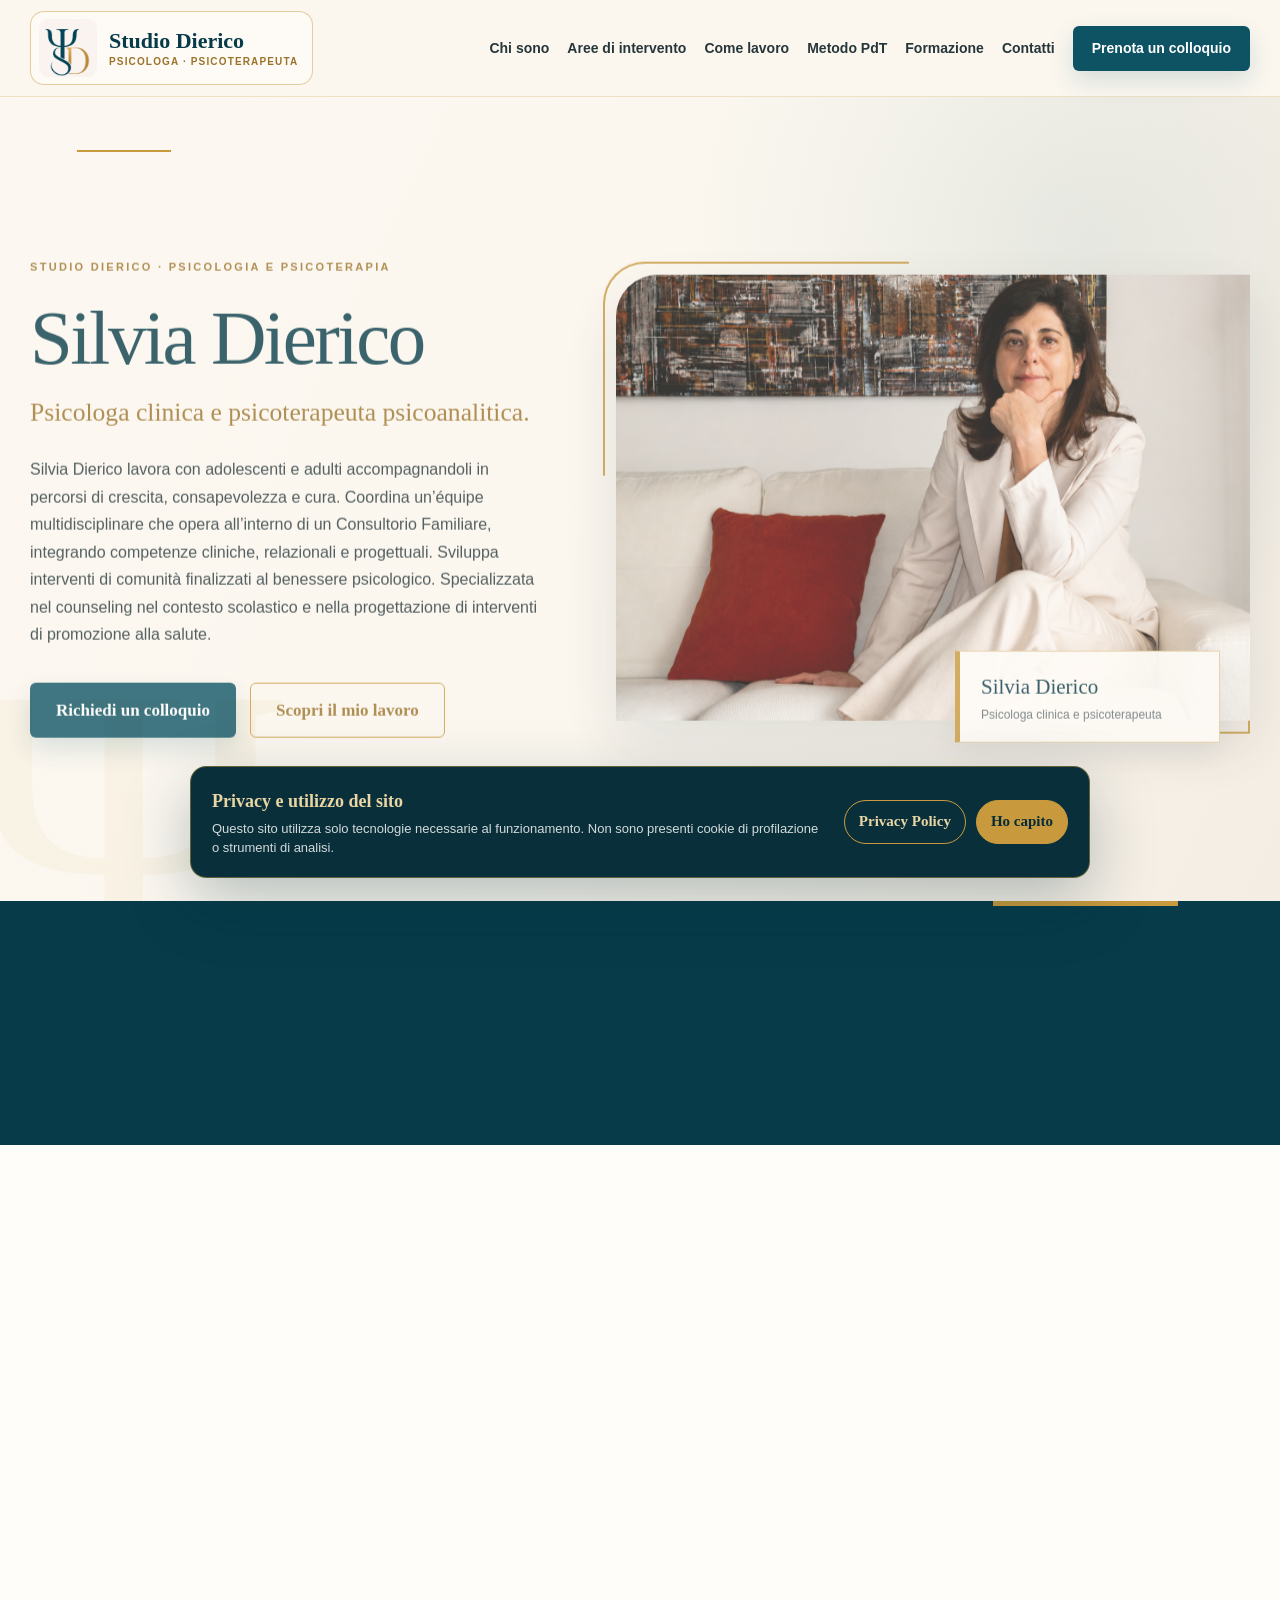
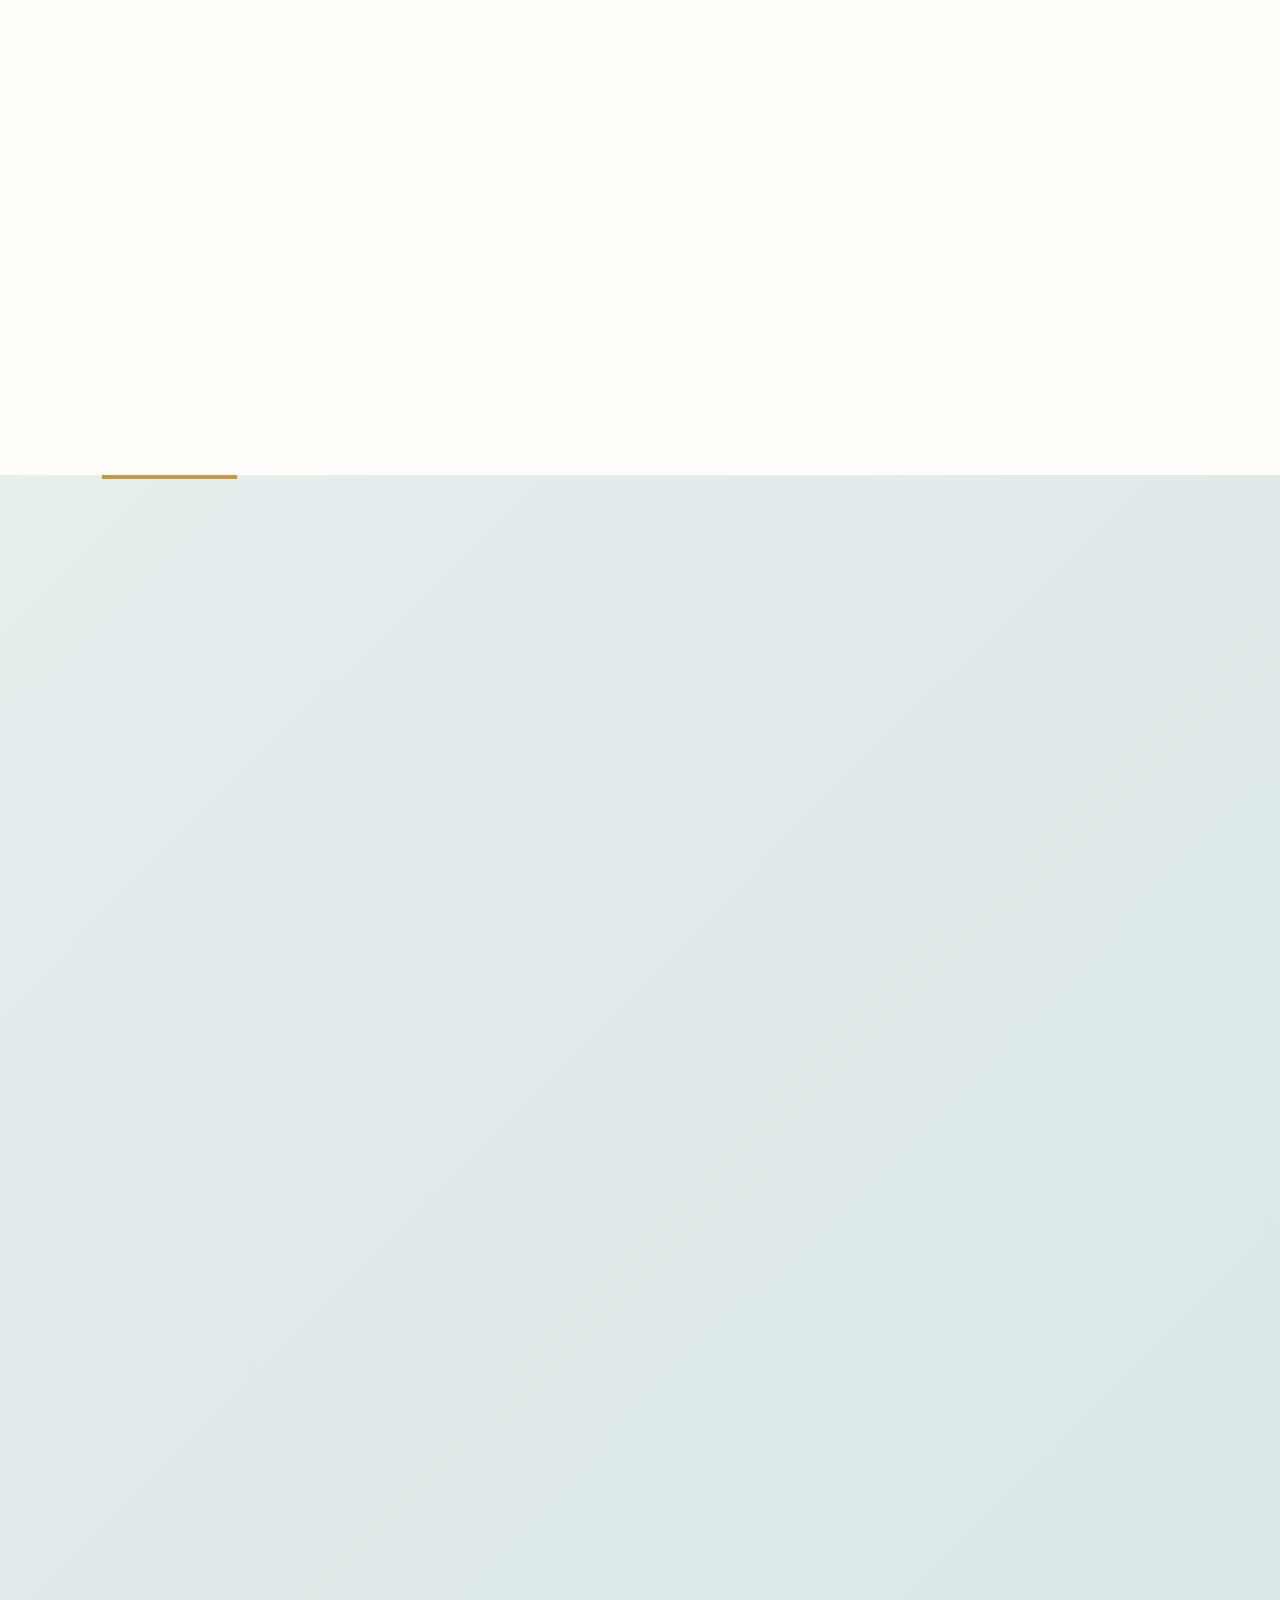
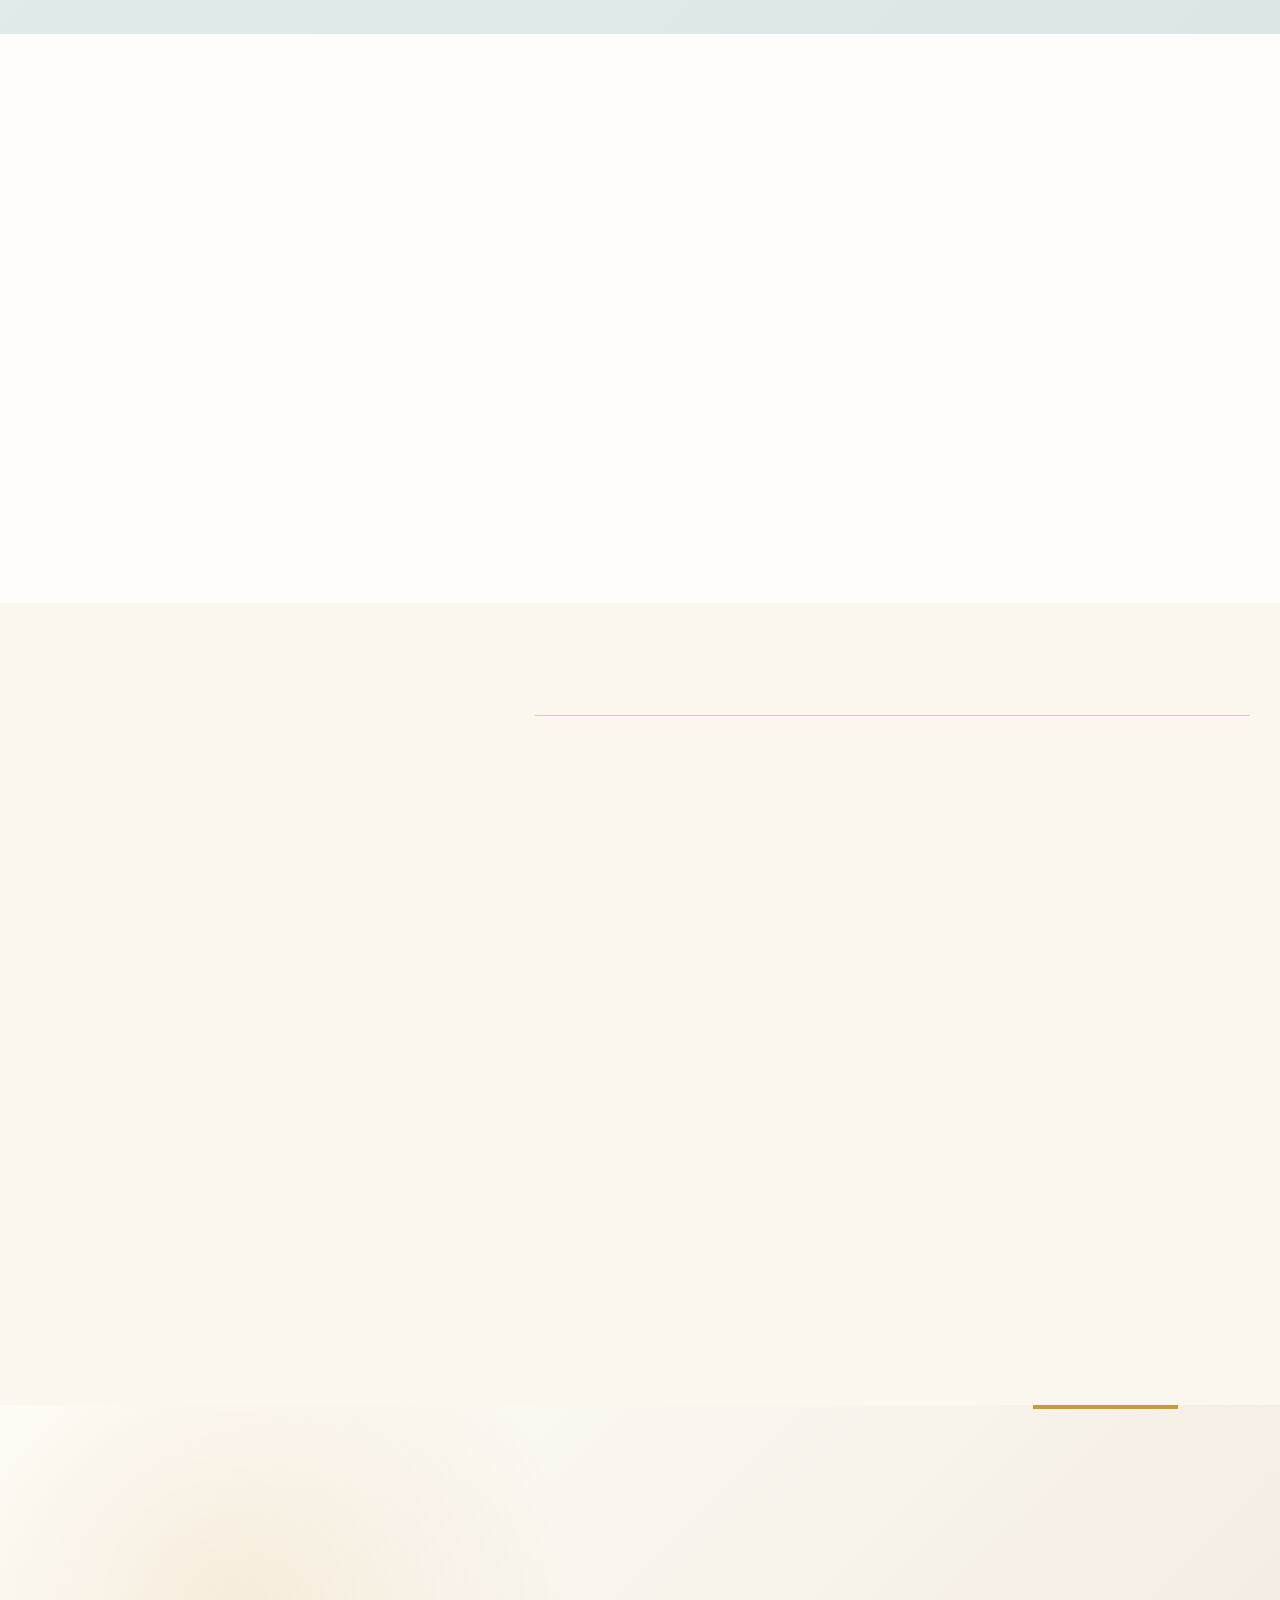
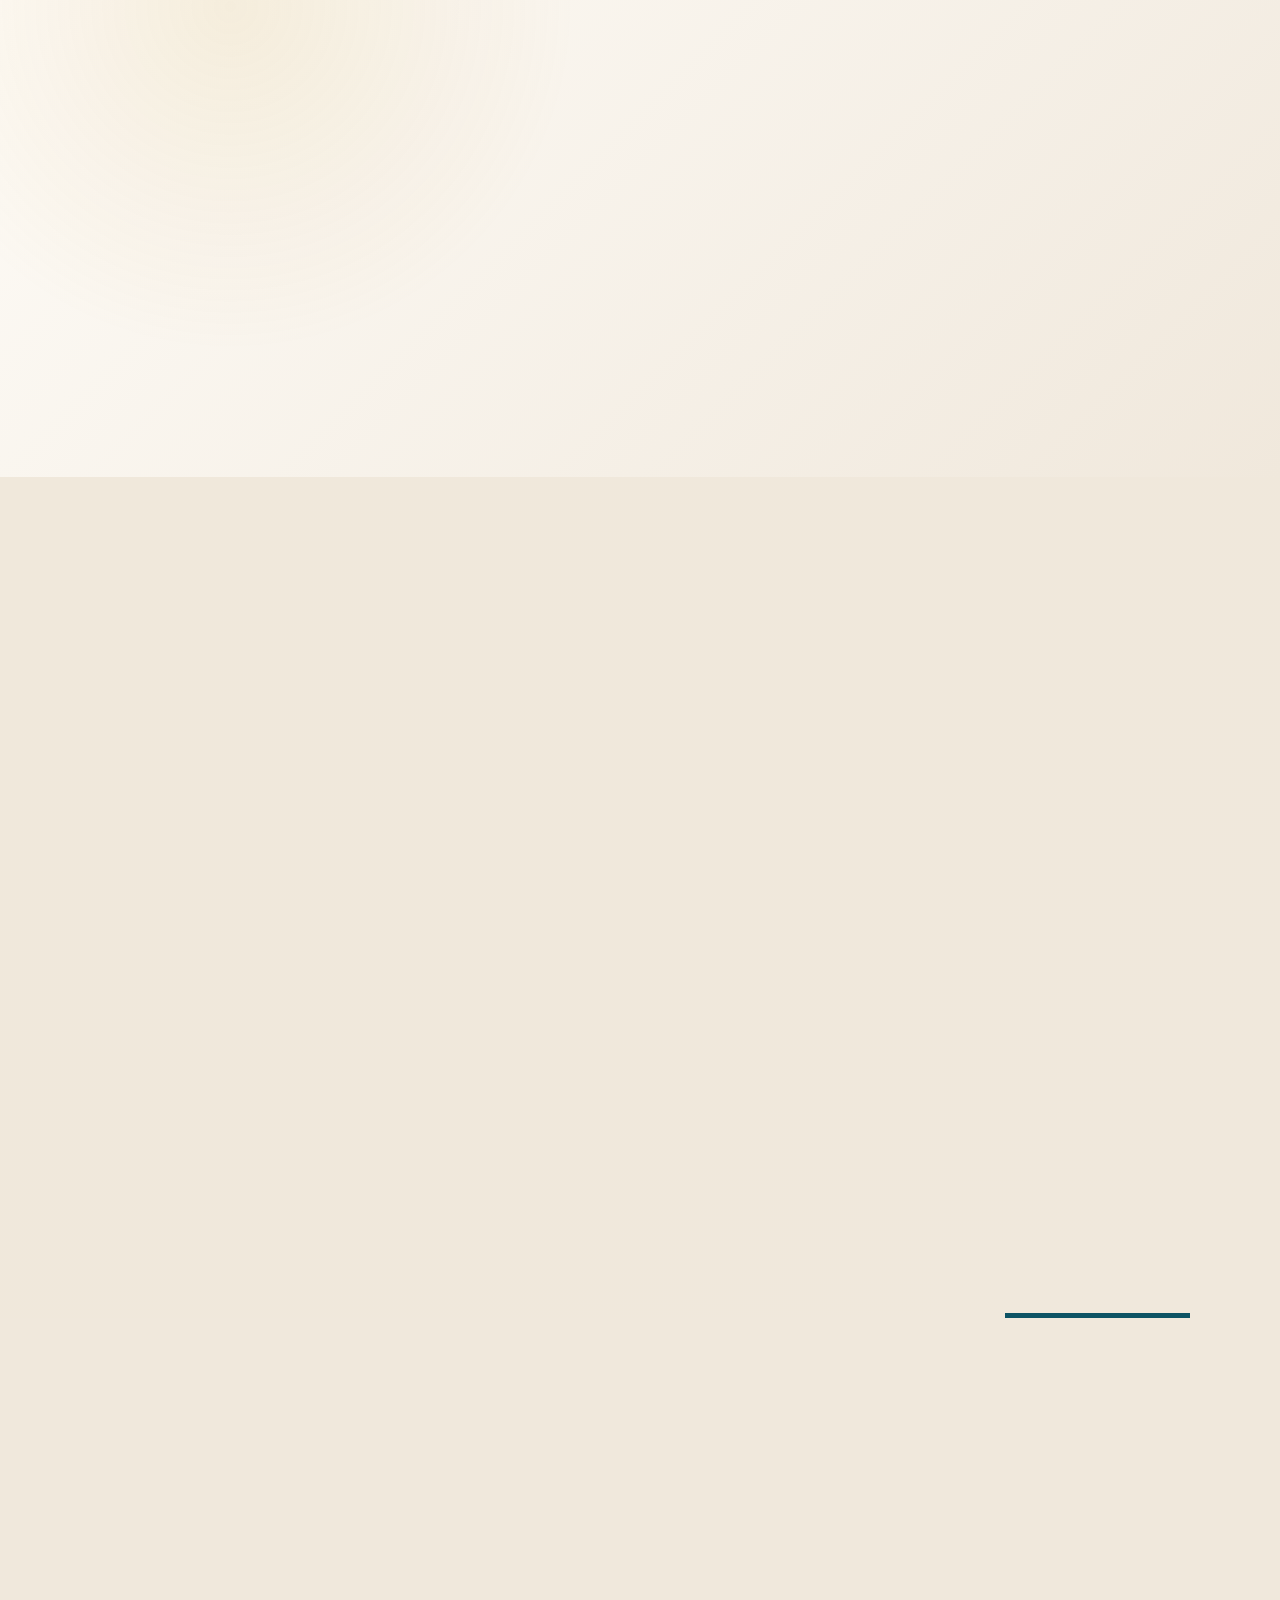
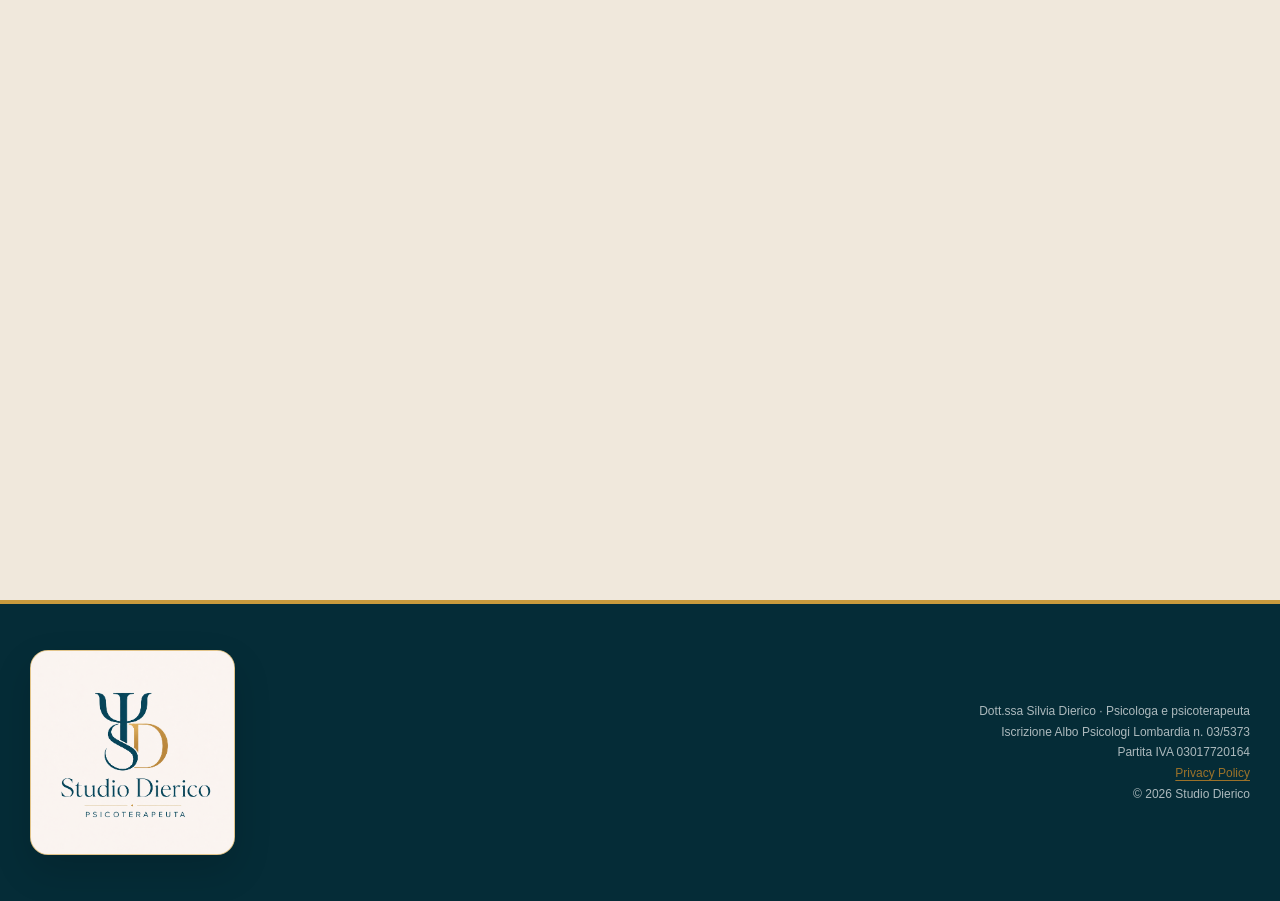
==== commit 6f6c3b3b: "Add files via upload" ====
--- a/index.html
+++ b/index.html
@@ -3,7 +3,7 @@
 <head>
   <meta charset="UTF-8" />
   <meta name="viewport" content="width=device-width, initial-scale=1.0" />
-  <meta http-equiv="Content-Security-Policy" content="default-src 'self'; img-src 'self' data:; style-src 'self'; script-src 'self'; font-src 'self'; object-src 'none'; base-uri 'self'; form-action 'self'; upgrade-insecure-requests;" />
+  <meta http-equiv="Content-Security-Policy" content="default-src 'self'; img-src 'self' data:; style-src 'self'; script-src 'self'; font-src 'self'; object-src 'none'; base-uri 'self'; form-action 'self' https://formsubmit.co; connect-src 'none'; frame-src 'none'; media-src 'self'; manifest-src 'self'; upgrade-insecure-requests;" />
   <meta name="referrer" content="strict-origin-when-cross-origin" />
   <meta name="robots" content="index,follow,max-image-preview:large,max-snippet:-1,max-video-preview:-1" />
   <meta name="theme-color" content="#0d5364" />
@@ -37,8 +37,8 @@
   <link rel="apple-touch-icon" sizes="180x180" href="apple-touch-icon.png" />
   <link rel="manifest" href="site.webmanifest" />
 
-  <link rel="stylesheet" href="style.css" />
-  <script src="script.js" defer></script>
+  <link rel="stylesheet" href="style.css?v=2" />
+  <script src="script.js?v=2" defer></script>
 </head>
 
 <body>
@@ -99,7 +99,7 @@
           <h1>Silvia Dierico</h1>
 
           <p class="hero-role">
-            Psicologa clinica e psicoterapeuta · Psicoterapia psicoanalitica
+            Psicologa clinica e psicoterapeuta psicoanalitica.
           </p>
 
           <p class="hero-description">
@@ -506,6 +506,37 @@
       </div>
     </section>
 
+  <section class="section secure-contact-section" aria-labelledby="secure-contact-title">
+    <div class="container">
+      <div class="secure-form-shell reveal">
+        <div class="secure-form-intro">
+          <p class="eyebrow">Modulo contatti</p>
+          <h2 id="secure-contact-title">Richiedi di essere ricontattato</h2>
+          <p>Per tutelare la privacy, usa questo modulo solo per un primo contatto e non inserire informazioni cliniche o sanitarie sensibili.</p>
+        </div>
+        <form class="secure-contact-form" action="https://formsubmit.co/silviadierico.psicologa@gmail.com" method="POST" accept-charset="UTF-8">
+          <input type="hidden" name="_subject" value="Nuova richiesta dal sito silviadierico.com" />
+          <input type="hidden" name="_next" value="https://silviadierico.com/grazie.html" />
+          <input type="hidden" name="_template" value="table" />
+          <input type="hidden" name="_captcha" value="true" />
+          <div class="form-honeypot" aria-hidden="true">
+            <label>Lascia vuoto questo campo <input type="text" name="_honey" tabindex="-1" autocomplete="off" /></label>
+          </div>
+          <div class="form-grid">
+            <label class="form-field"><span>Nome e cognome</span><input type="text" name="name" maxlength="100" autocomplete="name" required /></label>
+            <label class="form-field"><span>Email</span><input type="email" name="email" maxlength="254" autocomplete="email" inputmode="email" required /></label>
+            <label class="form-field"><span>Telefono (facoltativo)</span><input type="tel" name="phone" maxlength="40" autocomplete="tel" inputmode="tel" /></label>
+            <label class="form-field"><span>Preferenza di contatto</span><select name="contact_preference" required><option value="" selected disabled>Seleziona</option><option value="email">Email</option><option value="telefono">Telefono</option></select></label>
+            <label class="form-field form-field-wide"><span>Nota breve (facoltativa, senza dati clinici o sanitari)</span><textarea name="note" rows="4" maxlength="500"></textarea></label>
+          </div>
+          <label class="form-privacy"><input type="checkbox" name="privacy_acknowledged" value="yes" required /><span>Dichiaro di aver letto l’<a href="privacy-policy.html">Informativa Privacy</a>.</span></label>
+          <button class="button button-primary secure-submit" type="submit">Invia richiesta</button>
+          <p class="form-security-note">Prima dell’invio può essere richiesta una verifica anti-spam. In alternativa puoi contattare direttamente lo Studio via email o telefono.</p>
+        </form>
+      </div>
+    </div>
+  </section>
+
   </main>
 
   <footer class="footer">
--- a/style.css
+++ b/style.css
@@ -2045,3 +2045,25 @@
     height: 170px;
   }
 }
+
+
+/* =========================================
+   MODULO CONTATTI SICURO — 22/09/2026
+========================================= */
+.secure-contact-section { background:var(--ivory-deep); }
+.secure-form-shell { display:grid; grid-template-columns:minmax(0,.8fr) minmax(0,1.2fr); gap:48px; align-items:start; padding:44px; background:var(--surface); border:1px solid var(--border); border-radius:var(--radius-medium); box-shadow:var(--shadow-small); }
+.secure-form-intro p { max-width:50ch; }
+.secure-contact-form { display:grid; gap:20px; }
+.form-grid { display:grid; grid-template-columns:repeat(2,minmax(0,1fr)); gap:18px; }
+.form-field { display:grid; gap:7px; color:var(--peacock-dark); font-weight:600; }
+.form-field-wide { grid-column:1 / -1; }
+.form-field input,.form-field textarea,.form-field select { width:100%; border:1px solid rgba(13,83,100,.24); border-radius:12px; background:#fff; color:var(--text); font:inherit; padding:12px 14px; outline:none; transition:border-color .2s ease,box-shadow .2s ease; }
+.form-field textarea { resize:vertical; min-height:110px; }
+.form-field input:focus,.form-field textarea:focus,.form-field select:focus { border-color:var(--peacock); box-shadow:0 0 0 3px rgba(13,83,100,.12); }
+.form-privacy { display:flex; gap:10px; align-items:flex-start; color:var(--text-soft); font-size:.94rem; }
+.form-privacy input { margin-top:.35em; flex:0 0 auto; }
+.form-privacy a { color:var(--peacock); text-decoration:underline; text-underline-offset:3px; }
+.secure-submit { justify-self:start; cursor:pointer; }
+.form-security-note { font-size:.9rem; line-height:1.55; margin:0; }
+.form-honeypot { position:absolute !important; left:-10000px !important; width:1px !important; height:1px !important; overflow:hidden !important; }
+@media (max-width:820px) { .secure-form-shell { grid-template-columns:1fr; gap:28px; padding:28px 22px; } .form-grid { grid-template-columns:1fr; } .form-field-wide { grid-column:auto; } }
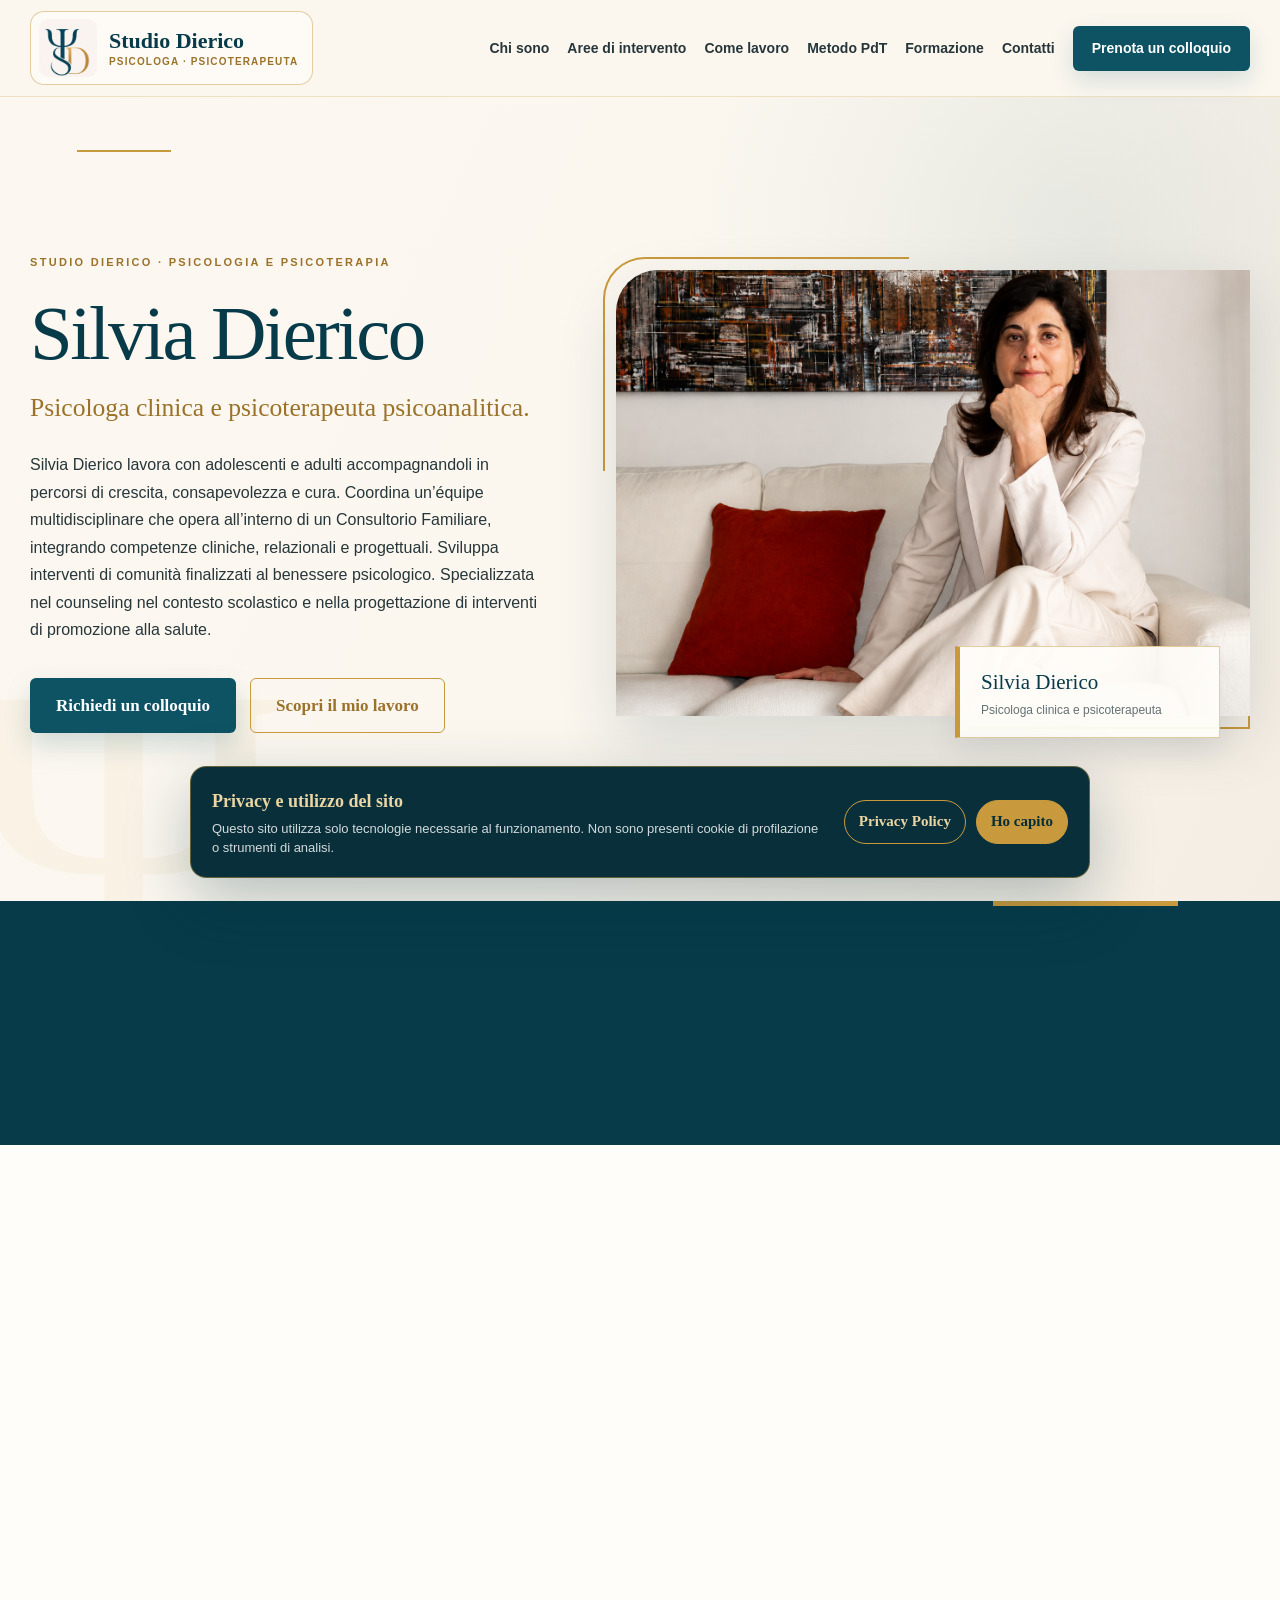
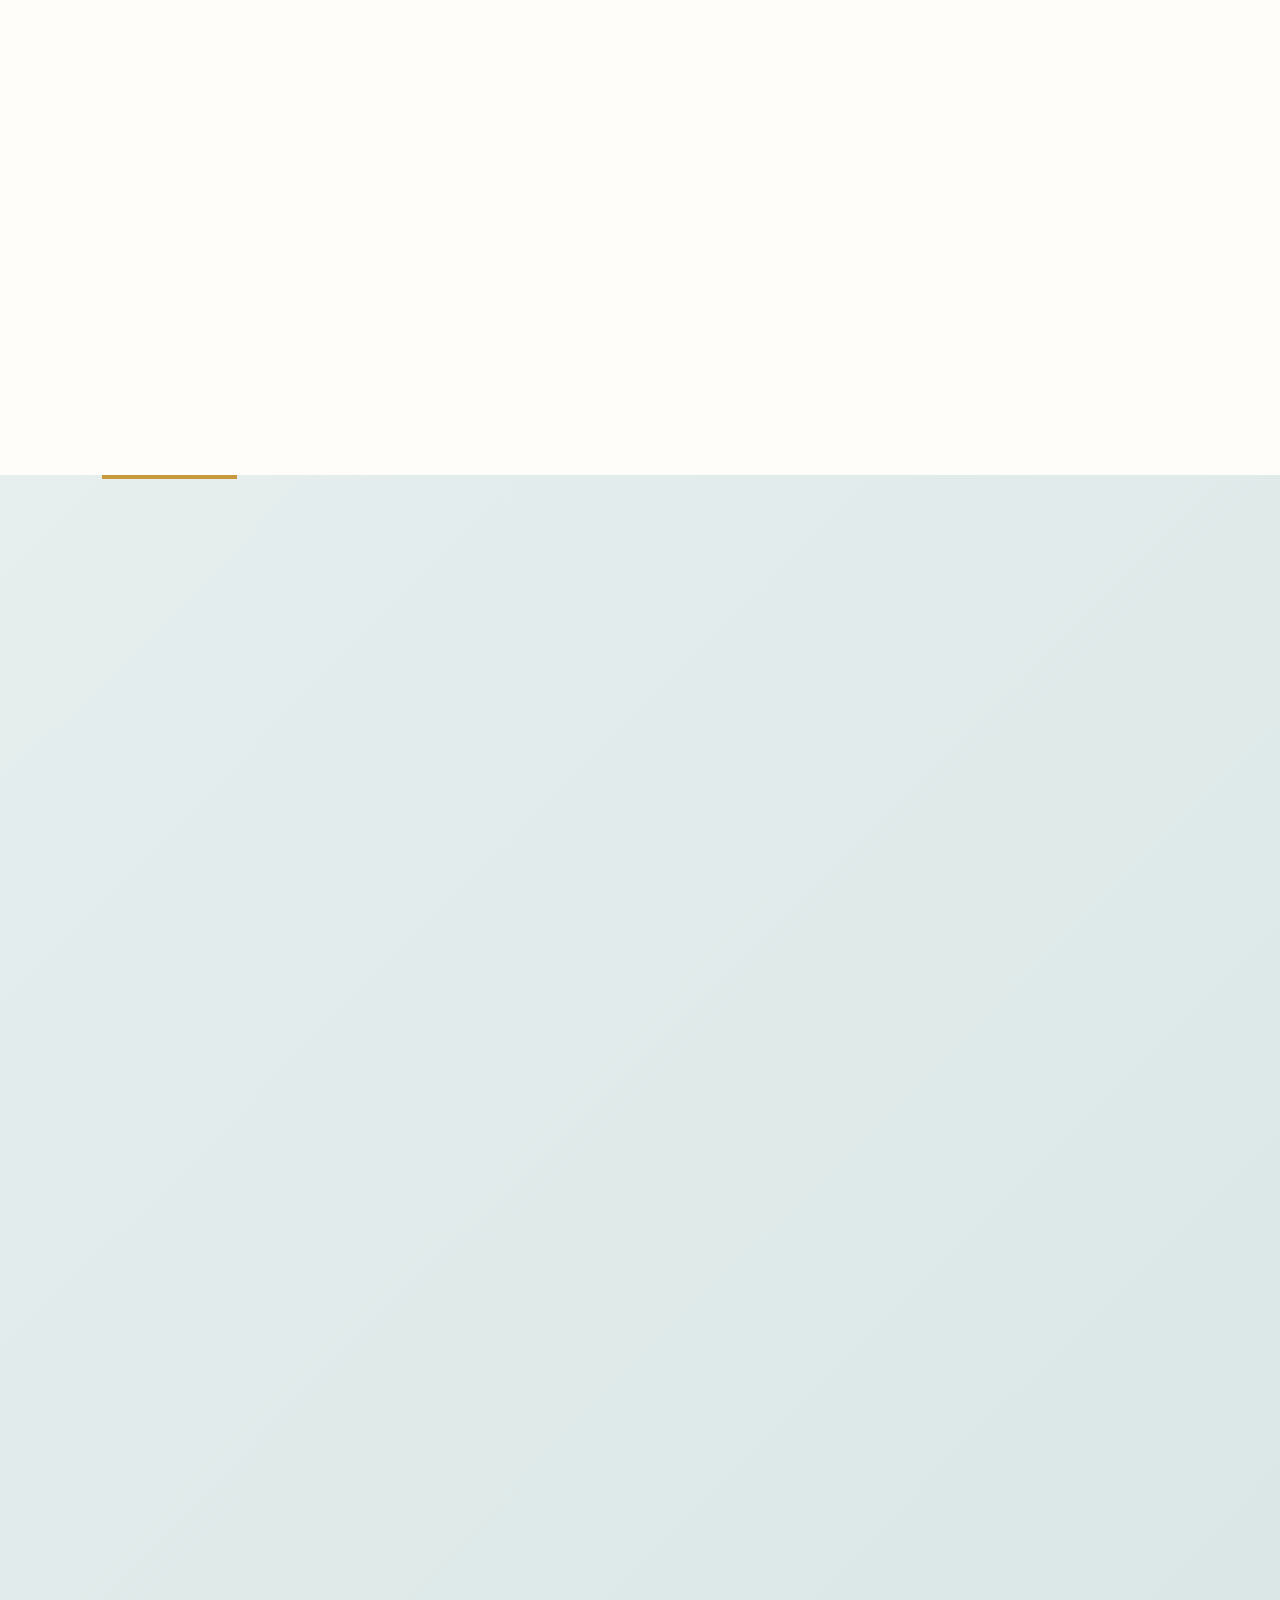
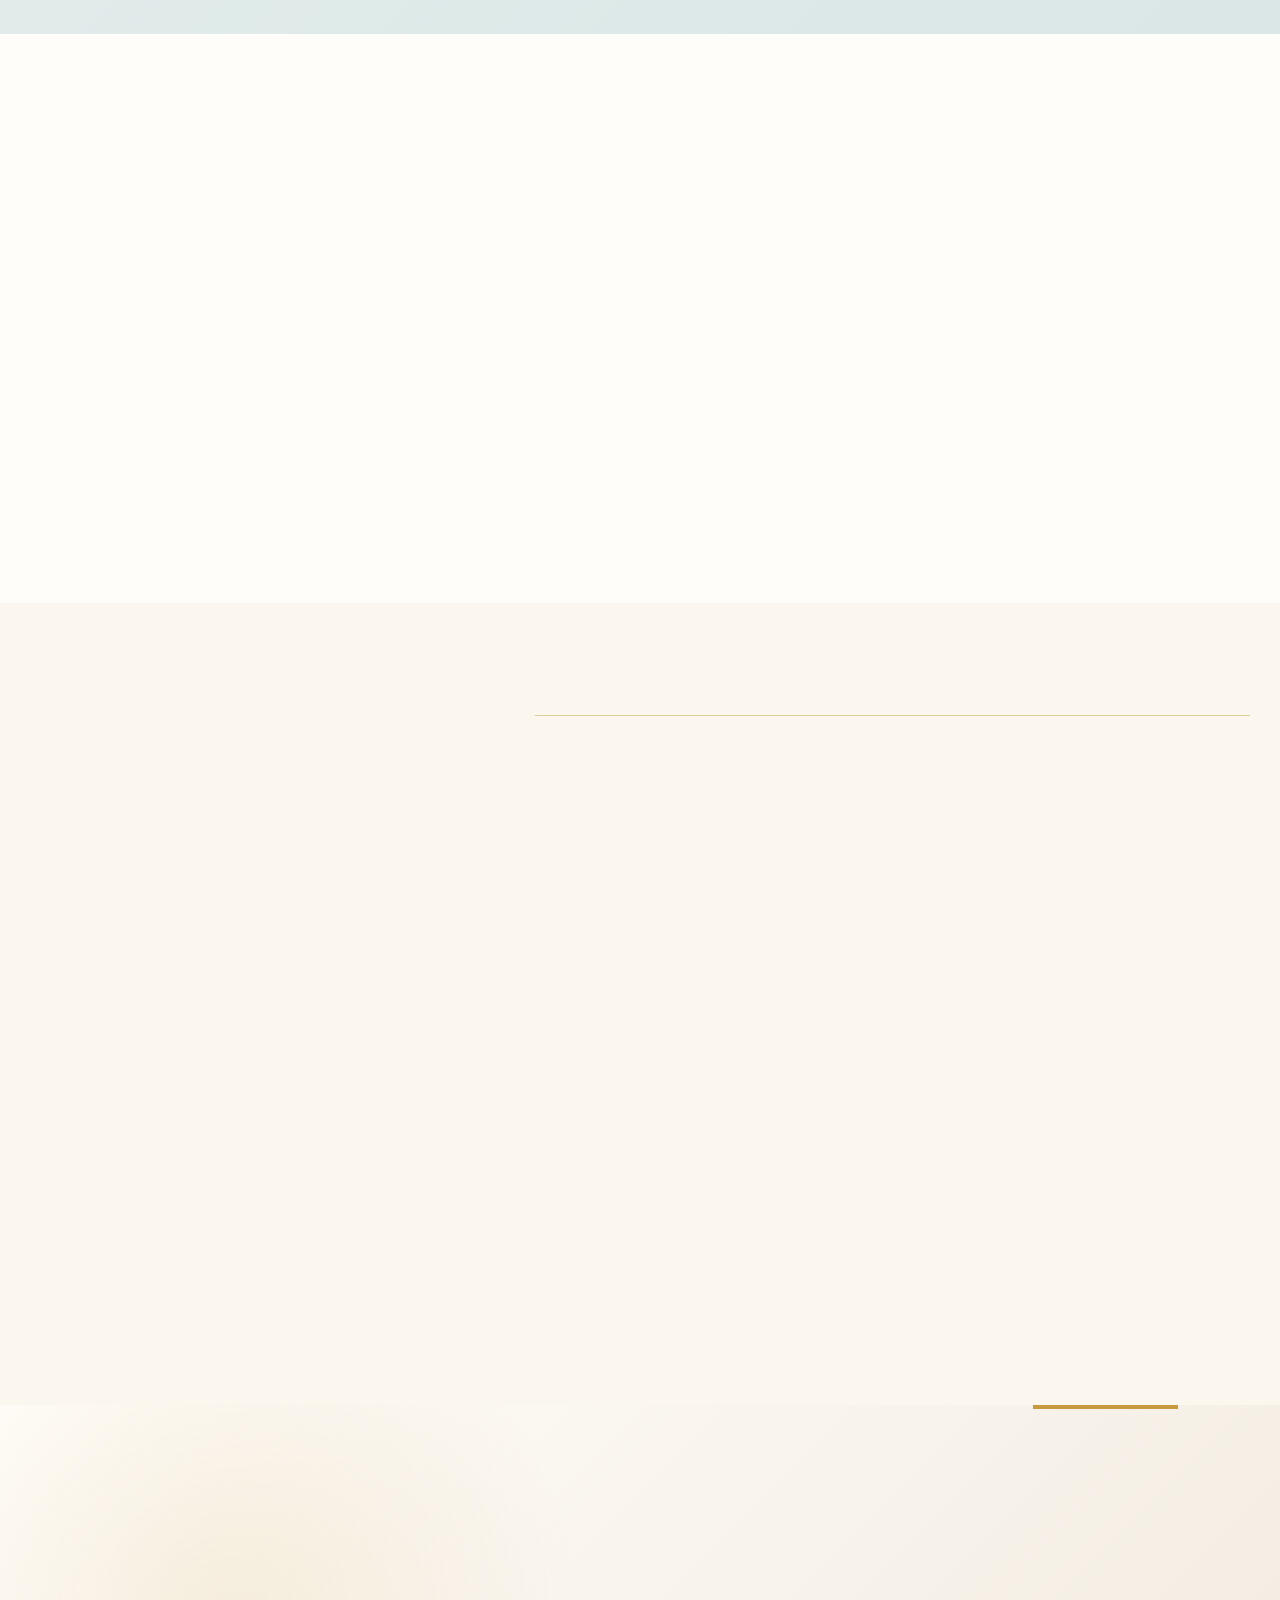
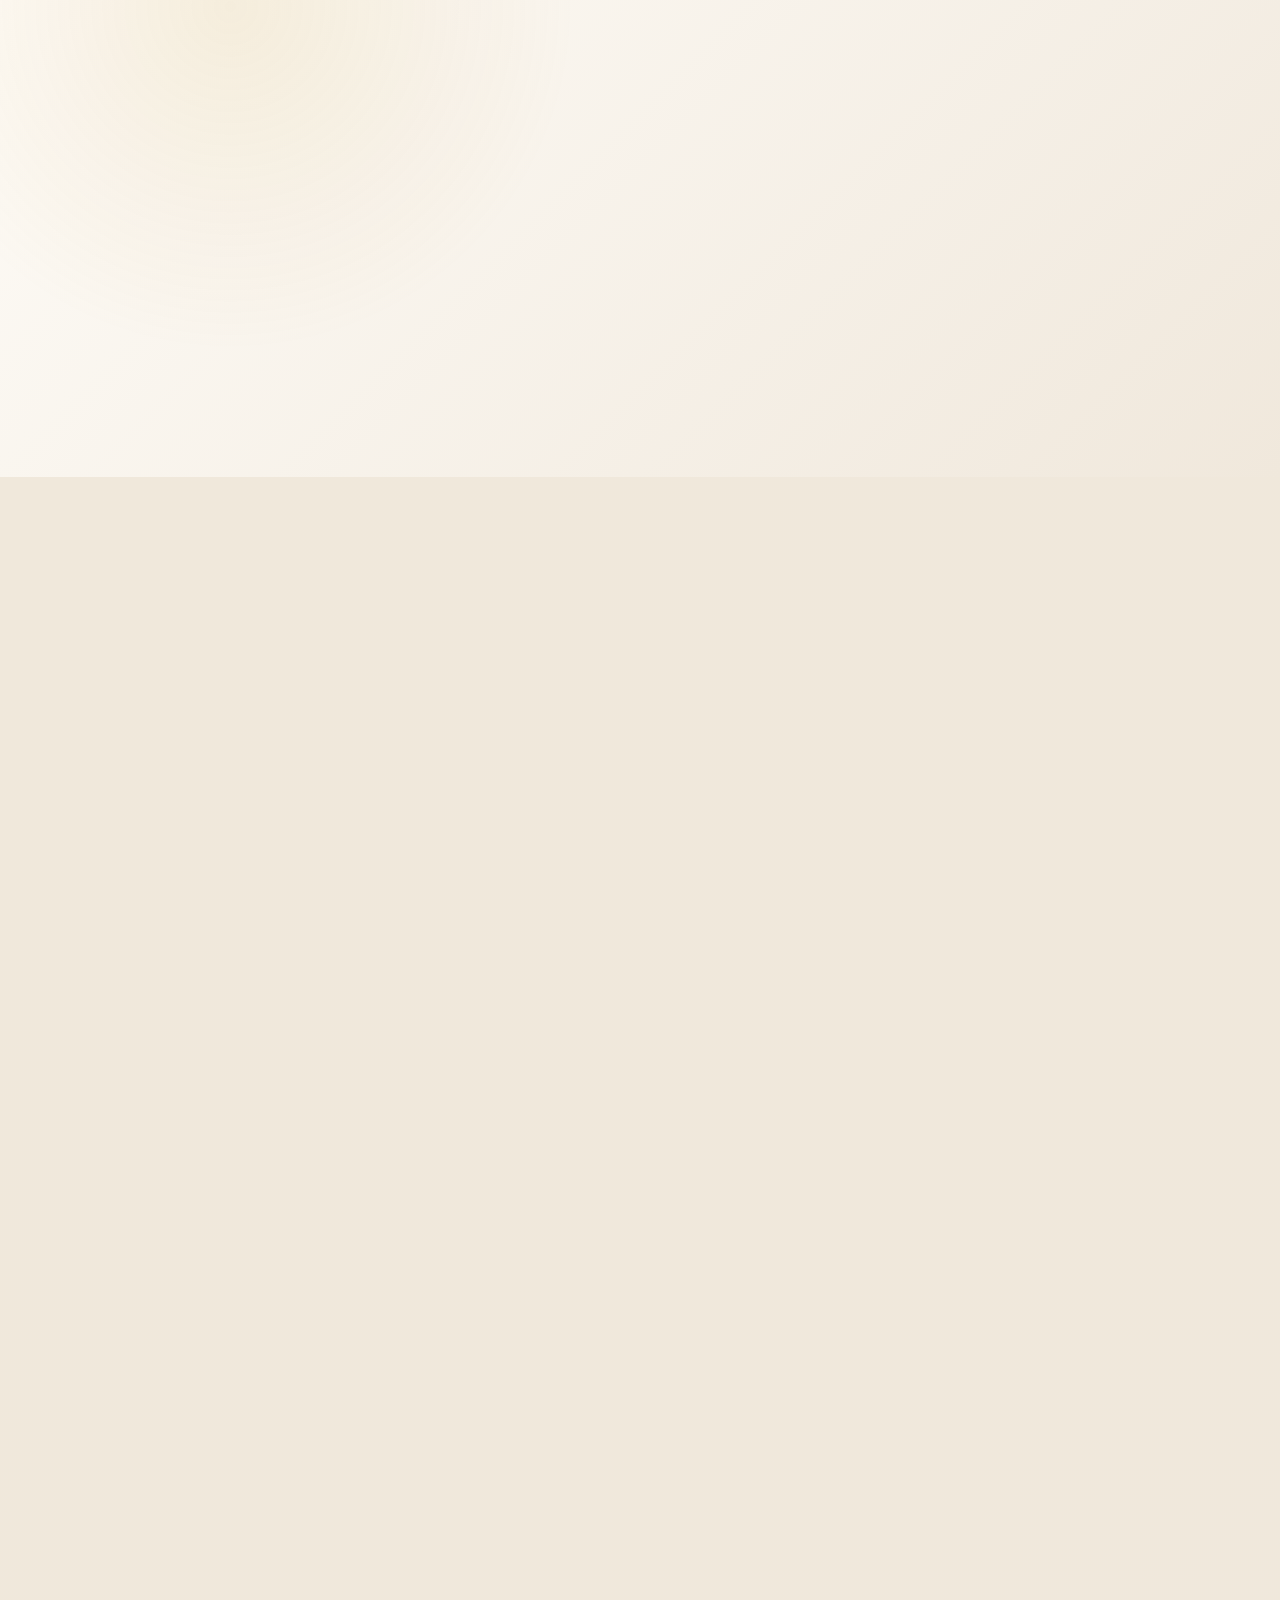
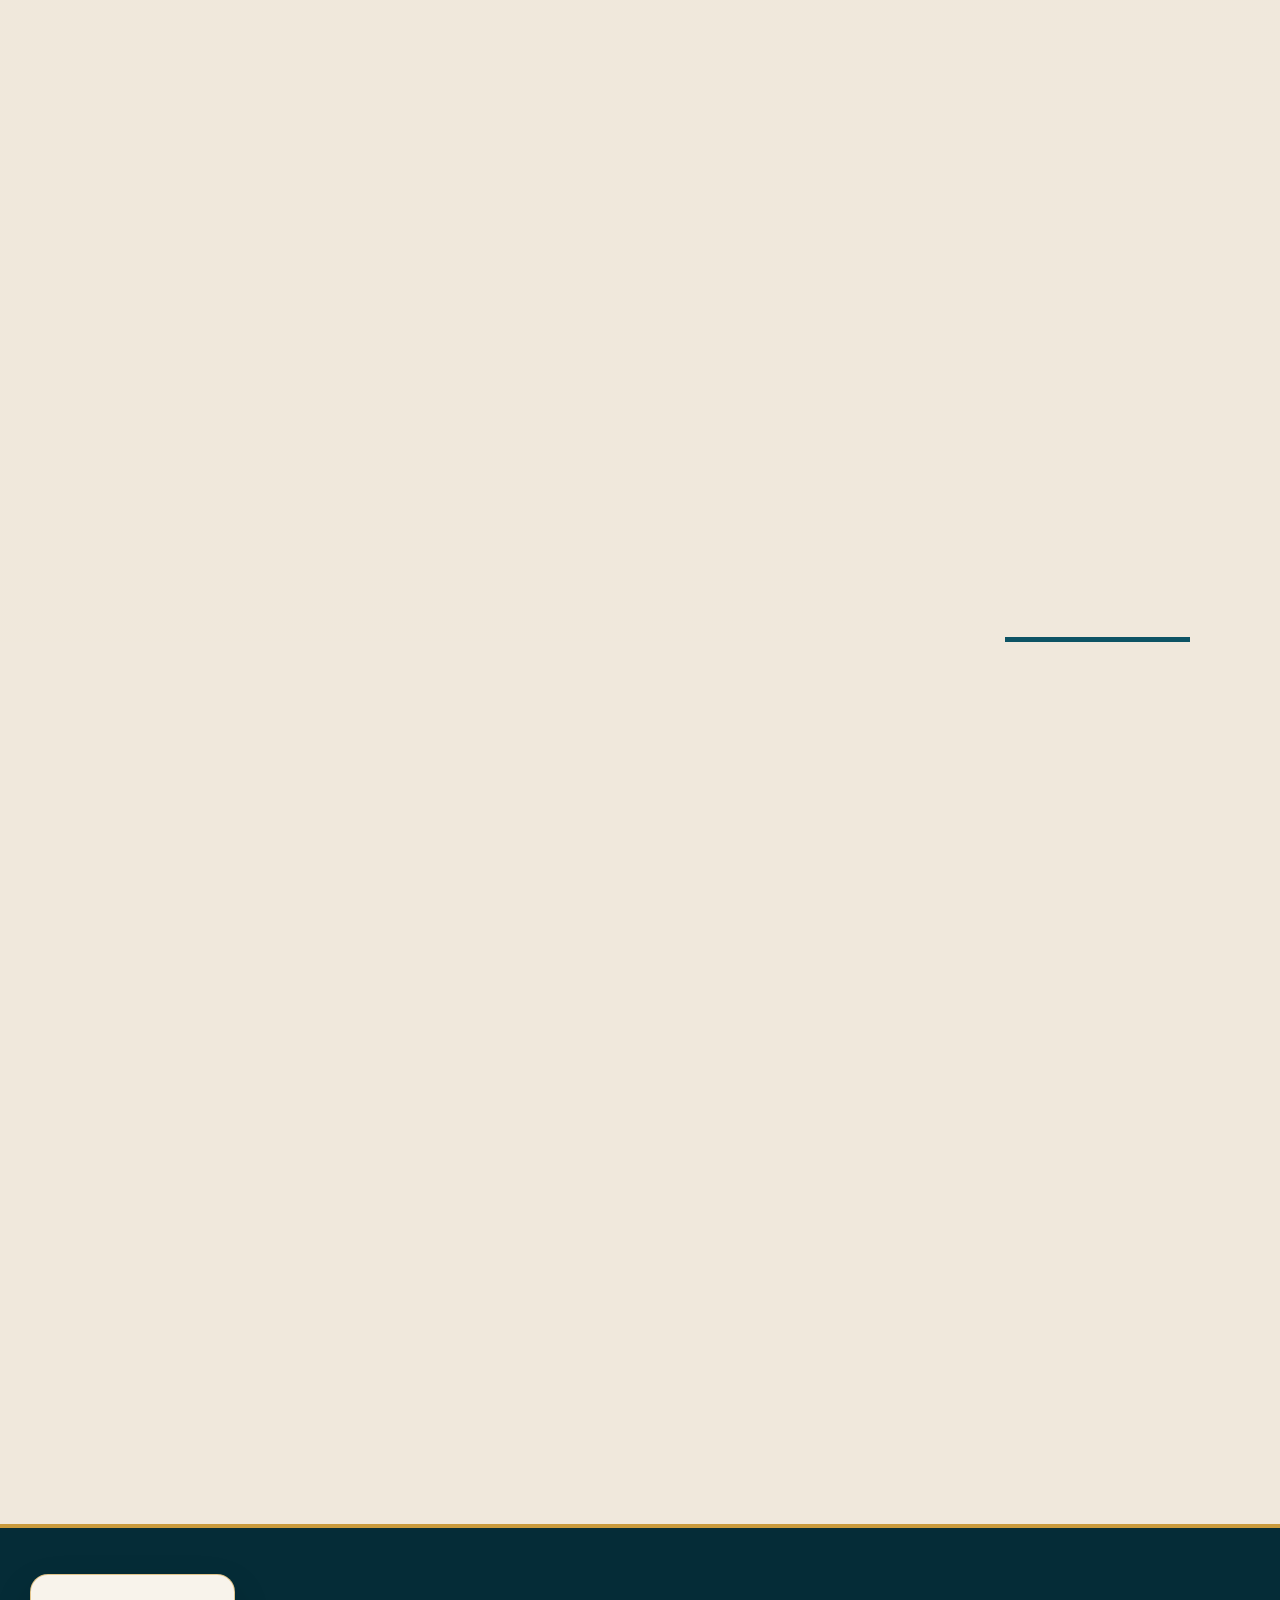
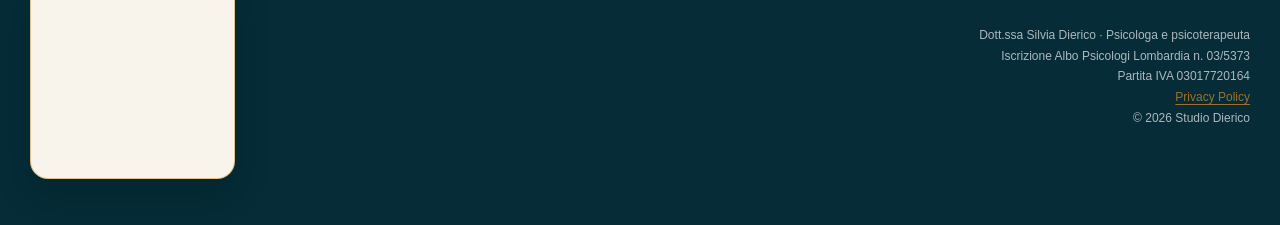
==== commit d45f880c: "SEO: structured data and image performance on home" ====
--- a/index.html
+++ b/index.html
@@ -24,6 +24,7 @@
   <meta property="og:image" content="https://silviadierico.com/images/logo.png" />
   <meta property="og:image:width" content="1254" />
   <meta property="og:image:height" content="1254" />
+  <meta property="og:image:alt" content="Studio Dierico – Silvia Dierico, psicologa e psicoterapeuta" />
 
   <meta name="twitter:card" content="summary_large_image" />
   <meta name="twitter:title" content="Silvia Dierico | Psicologa e Psicoterapeuta a Ponteranica (BG)" />
@@ -39,6 +40,7 @@
 
   <link rel="stylesheet" href="style.css?v=2" />
   <script src="script.js?v=2" defer></script>
+  <script type="application/ld+json">{"@context":"https://schema.org","@graph":[{"@type":"WebSite","@id":"https://silviadierico.com/#website","url":"https://silviadierico.com/","name":"Studio Dierico","inLanguage":"it-IT"},{"@type":"Person","@id":"https://silviadierico.com/#silvia-dierico","name":"Silvia Dierico","url":"https://silviadierico.com/","jobTitle":"Psicologa clinica e psicoterapeuta psicoanalitica","image":"https://silviadierico.com/images/silvia-dierico.png","email":"mailto:silviadierico.psicologa@gmail.com","telephone":"+39 347 908 4617","worksFor":{"@id":"https://silviadierico.com/#studio"}},{"@type":"ProfessionalService","@id":"https://silviadierico.com/#studio","name":"Studio Dierico","url":"https://silviadierico.com/","image":"https://silviadierico.com/images/logo.png","telephone":"+39 347 908 4617","email":"silviadierico.psicologa@gmail.com","address":{"@type":"PostalAddress","streetAddress":"Via Ramera 3","postalCode":"24010","addressLocality":"Ponteranica","addressRegion":"BG","addressCountry":"IT"},"founder":{"@id":"https://silviadierico.com/#silvia-dierico"}}]}</script>
 </head>
 
 <body>
@@ -47,7 +49,7 @@
     <nav class="navbar container" aria-label="Navigazione principale">
 
       <a class="brand brand-lockup" href="#home" aria-label="Studio Dierico, torna alla pagina iniziale">
-        <img class="brand-mark" src="images/studio-dierico-mark.png" alt="" aria-hidden="true" />
+        <img class="brand-mark" src="images/studio-dierico-mark.png" alt="" aria-hidden="true" width="600" height="600" />
         <span class="brand-copy">
           <strong>Studio Dierico</strong>
           <small>Psicologa · Psicoterapeuta</small>
@@ -129,7 +131,7 @@
             <img
               class="hero-photo"
               src="images/silvia-dierico1.png"
-              alt="Silvia Dierico seduta nel proprio studio"
+              alt="Silvia Dierico seduta nel proprio studio" fetchpriority="high"
             />
           </div>
 
@@ -179,7 +181,7 @@
           <div class="portrait-frame">
             <img
               src="images/silvia-dierico.png"
-              alt="Ritratto professionale di Silvia Dierico"
+              alt="Ritratto professionale di Silvia Dierico" width="640" height="640" loading="lazy" decoding="async"
             />
           </div>
 
@@ -408,7 +410,7 @@
         >
           <img
             src="images/pdt-logo-R.png"
-            alt="Logo PdT Storytelling Cards"
+            alt="Logo PdT Storytelling Cards" width="1672" height="941" decoding="async"
           />
         </a>
 
@@ -452,7 +454,7 @@
             class="contact-logo"
             src="images/logo.png"
             alt=""
-            aria-hidden="true"
+            aria-hidden="true" width="1254" height="1254" loading="lazy" decoding="async"
           />
         </div>
 
@@ -545,7 +547,7 @@
       <a class="footer-brand" href="#home" aria-label="Torna all'inizio">
         <img
           src="images/logo.png"
-          alt="Studio Dierico Psicoterapeuta"
+          alt="Studio Dierico Psicoterapeuta" width="1254" height="1254" loading="lazy" decoding="async"
         />
       </a>
 
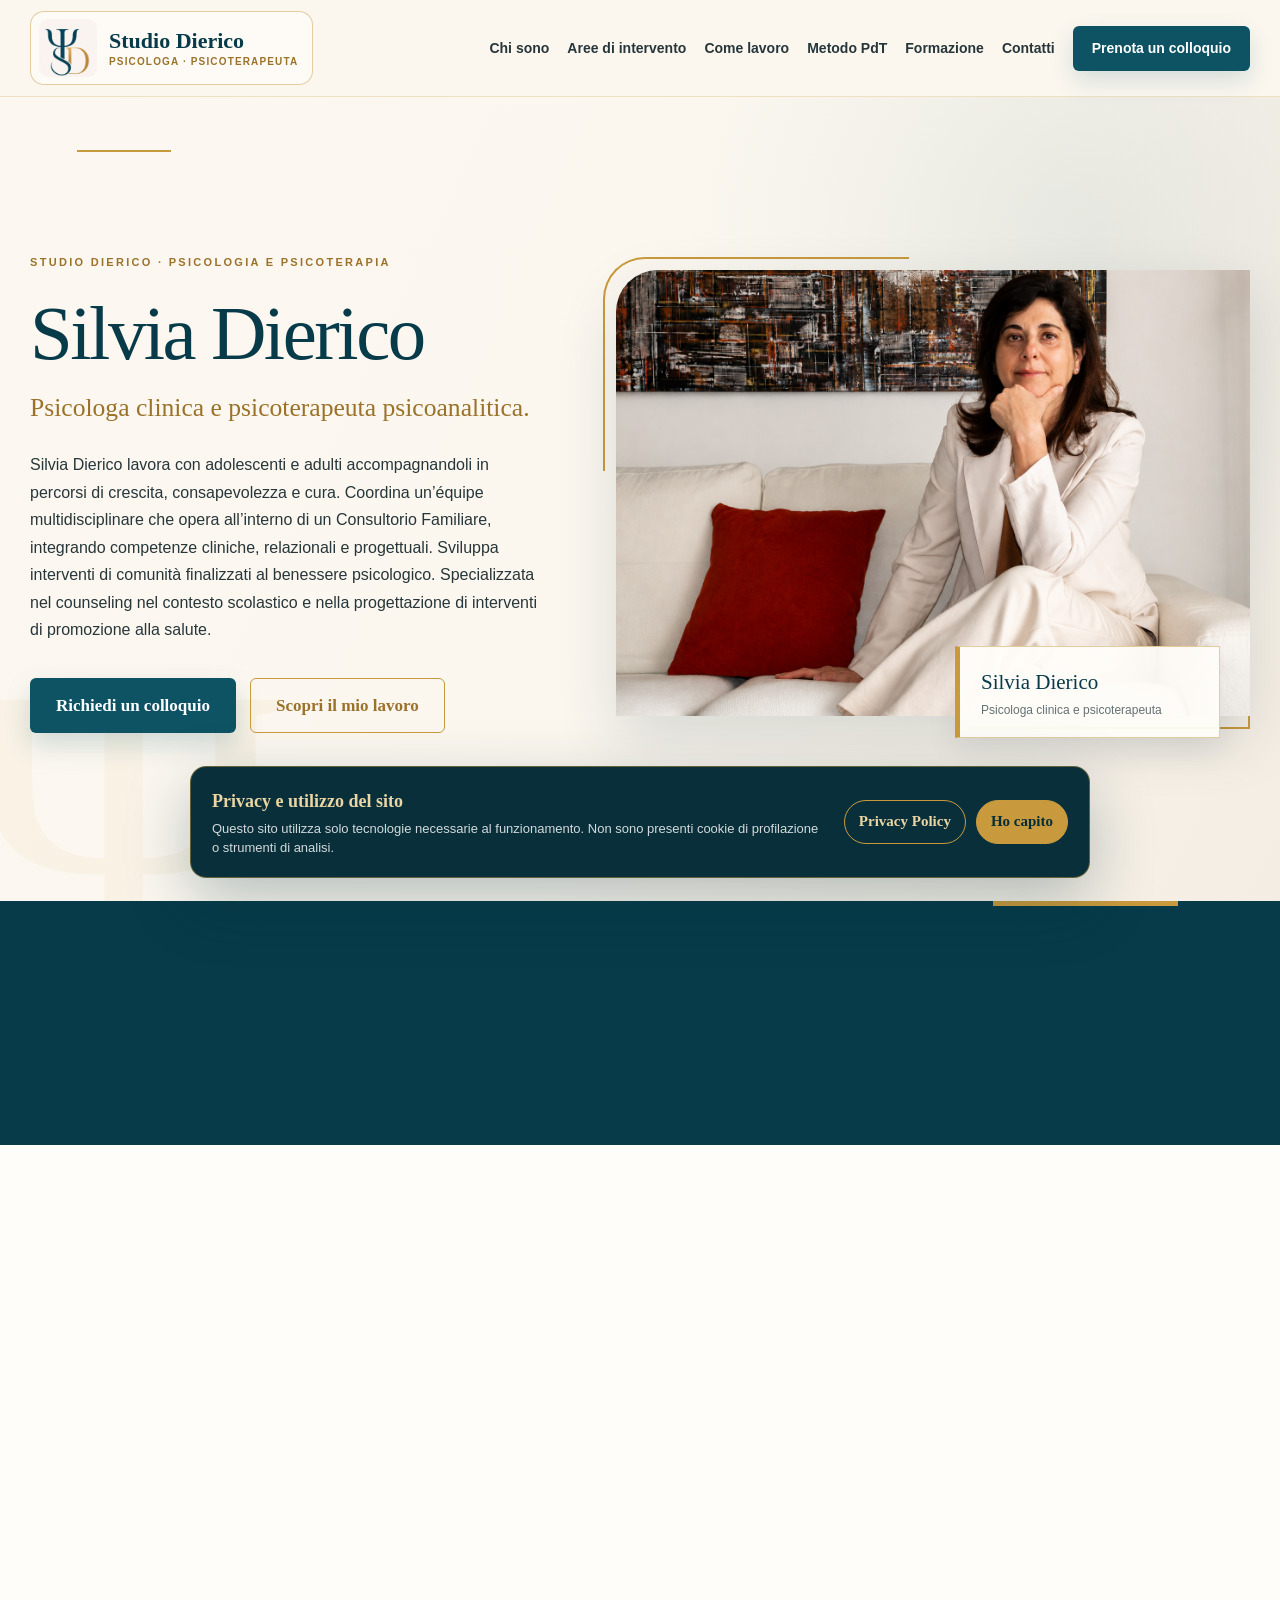
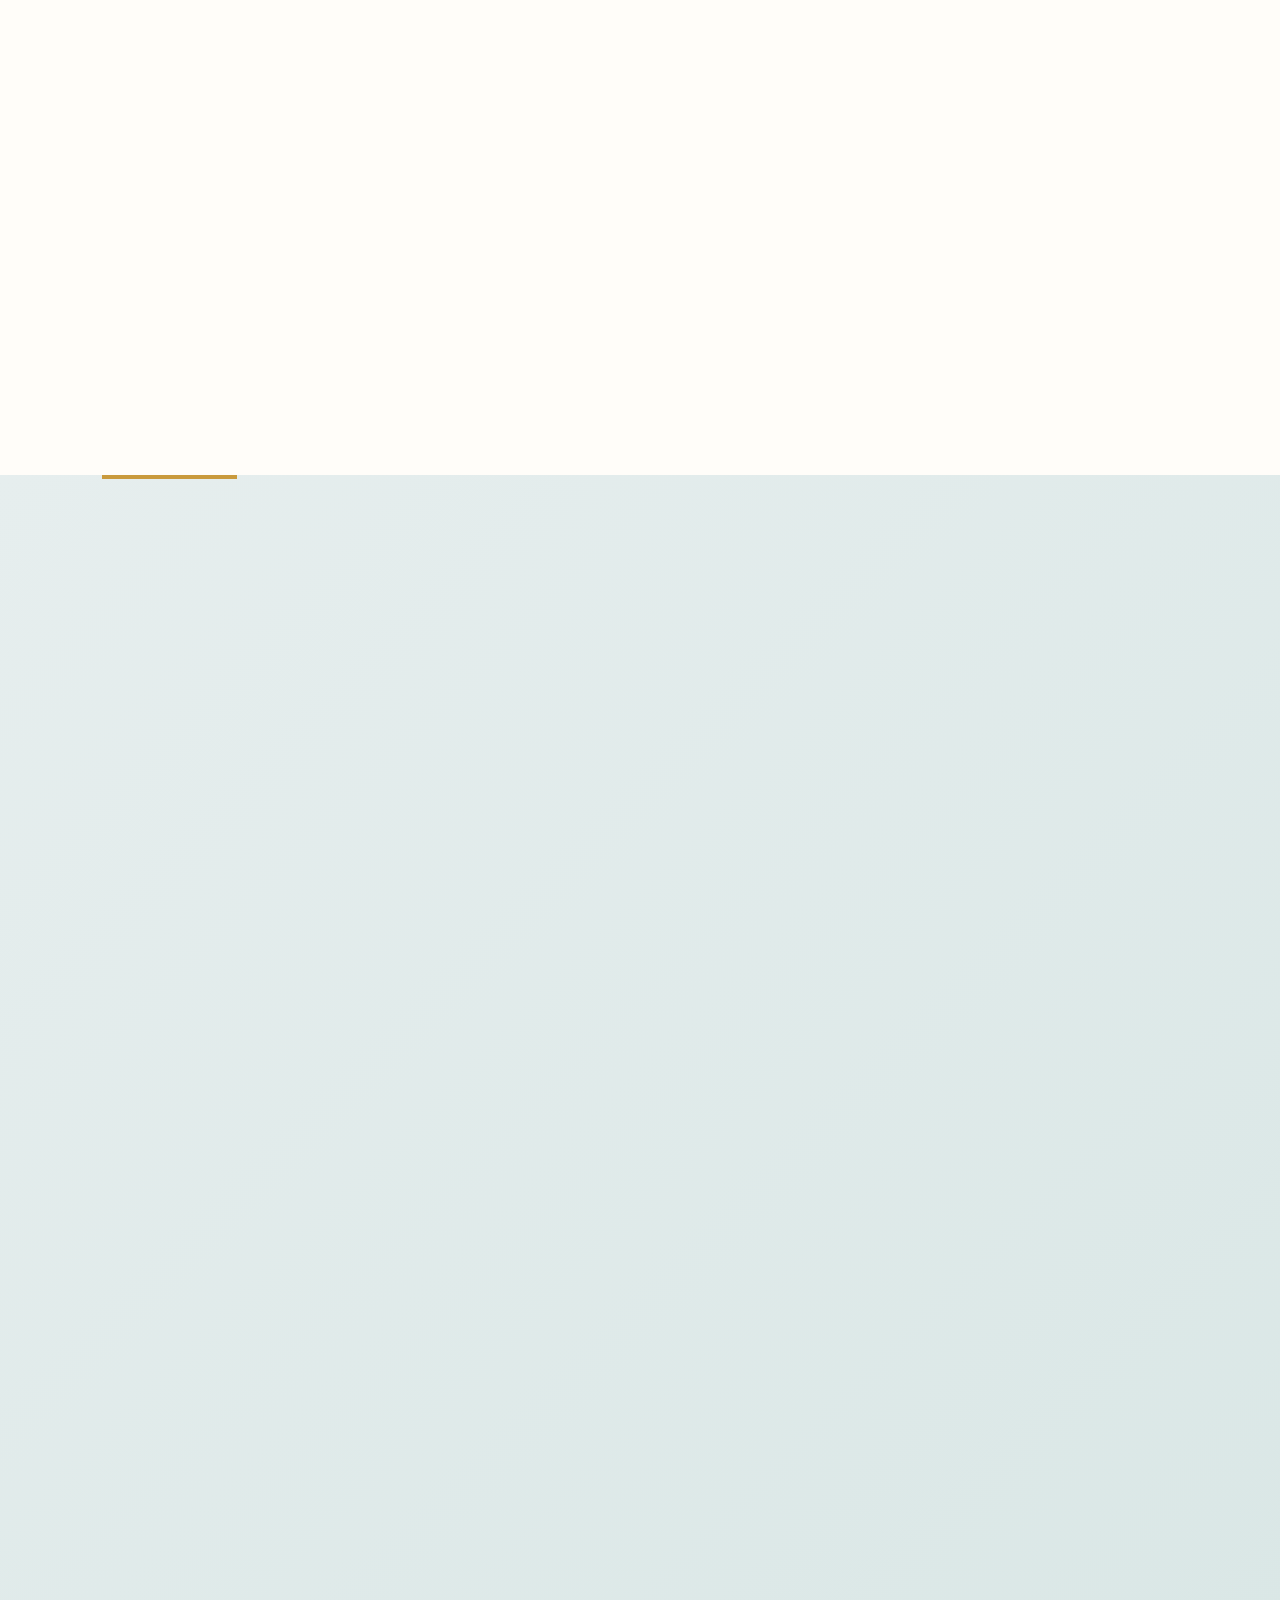
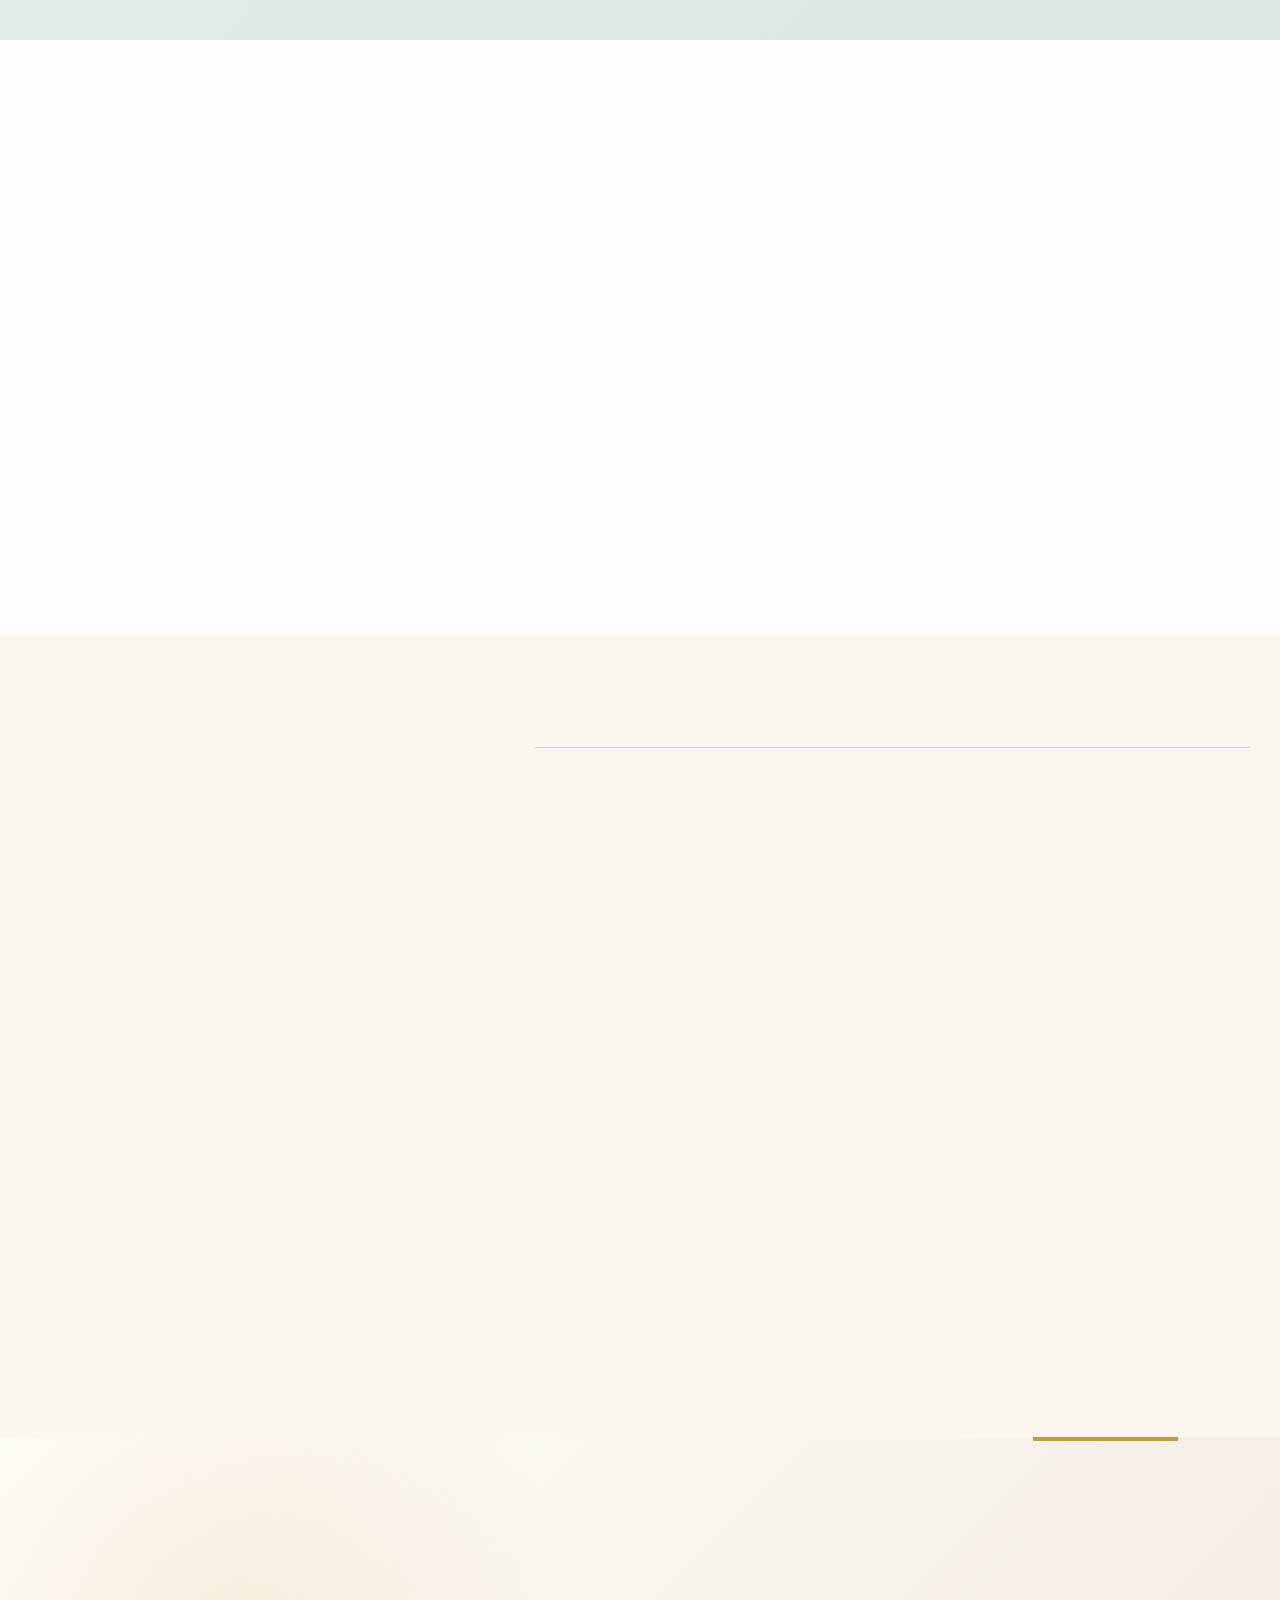
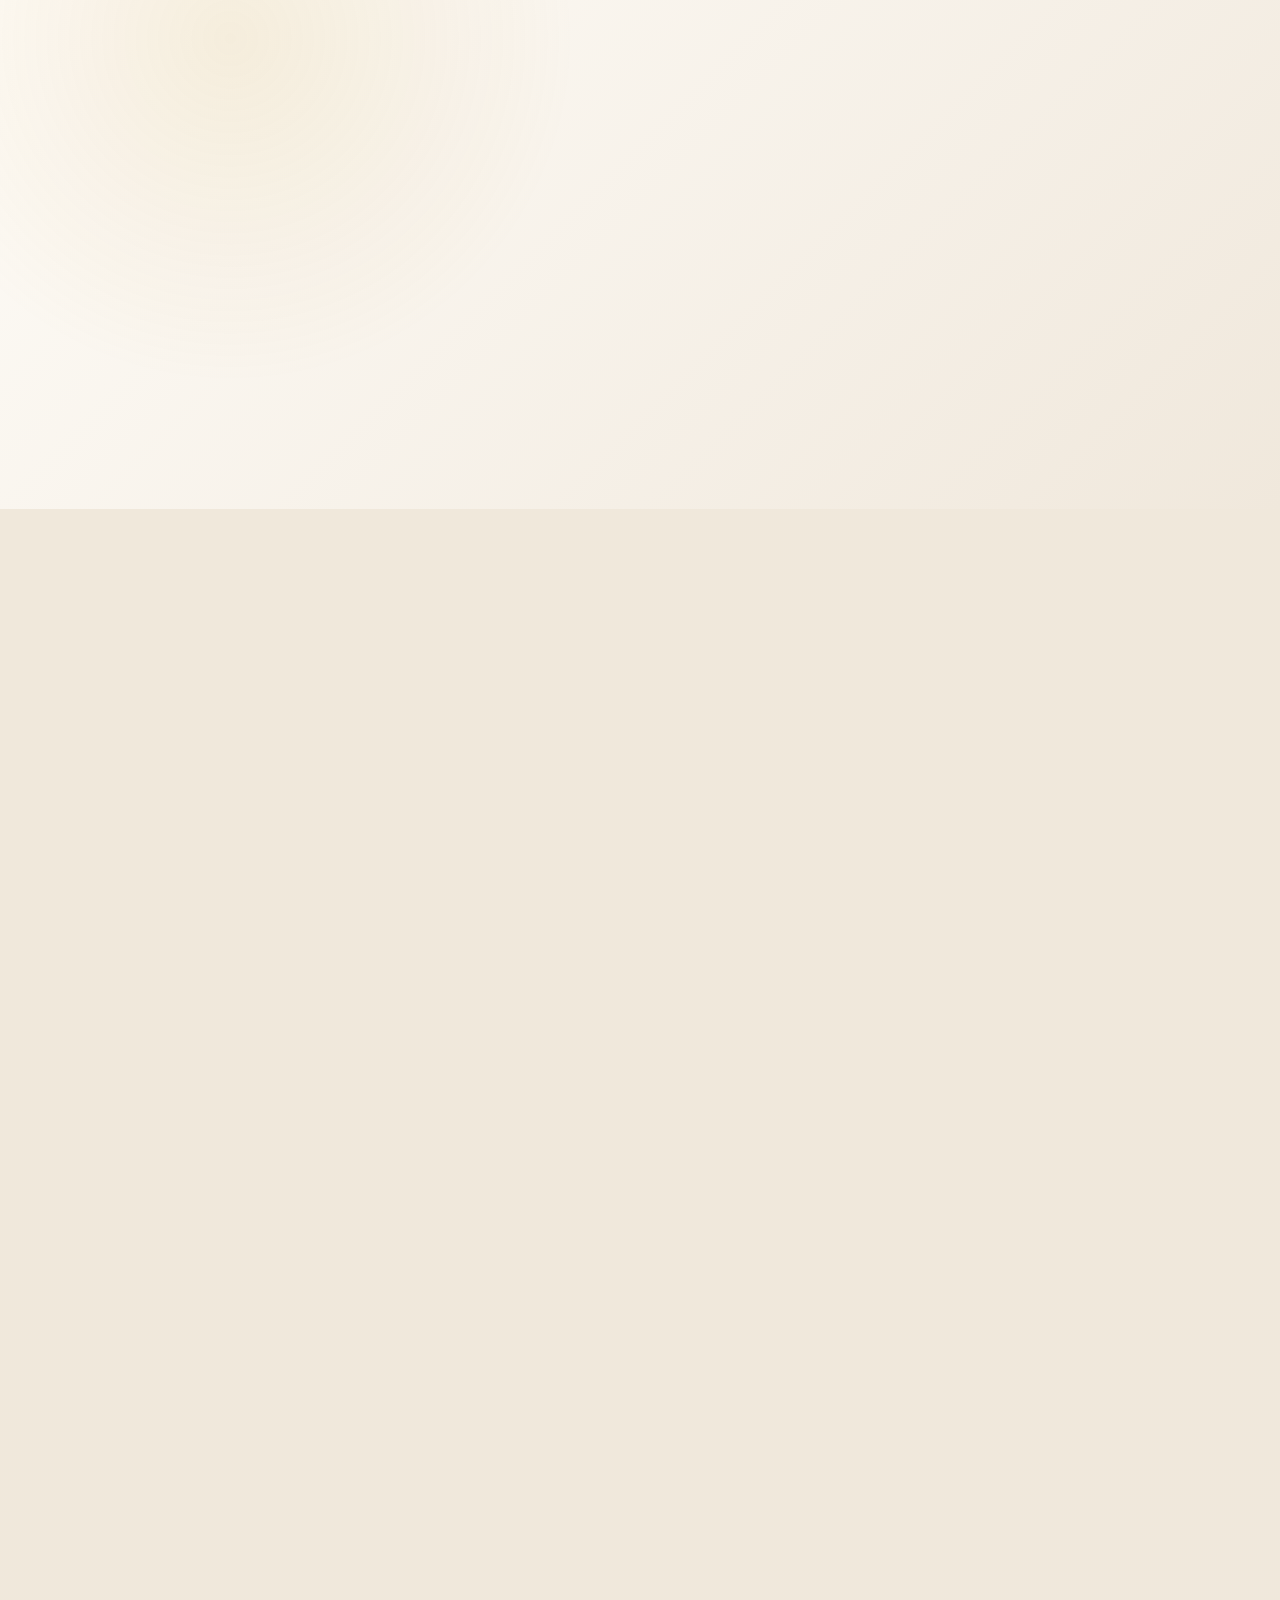
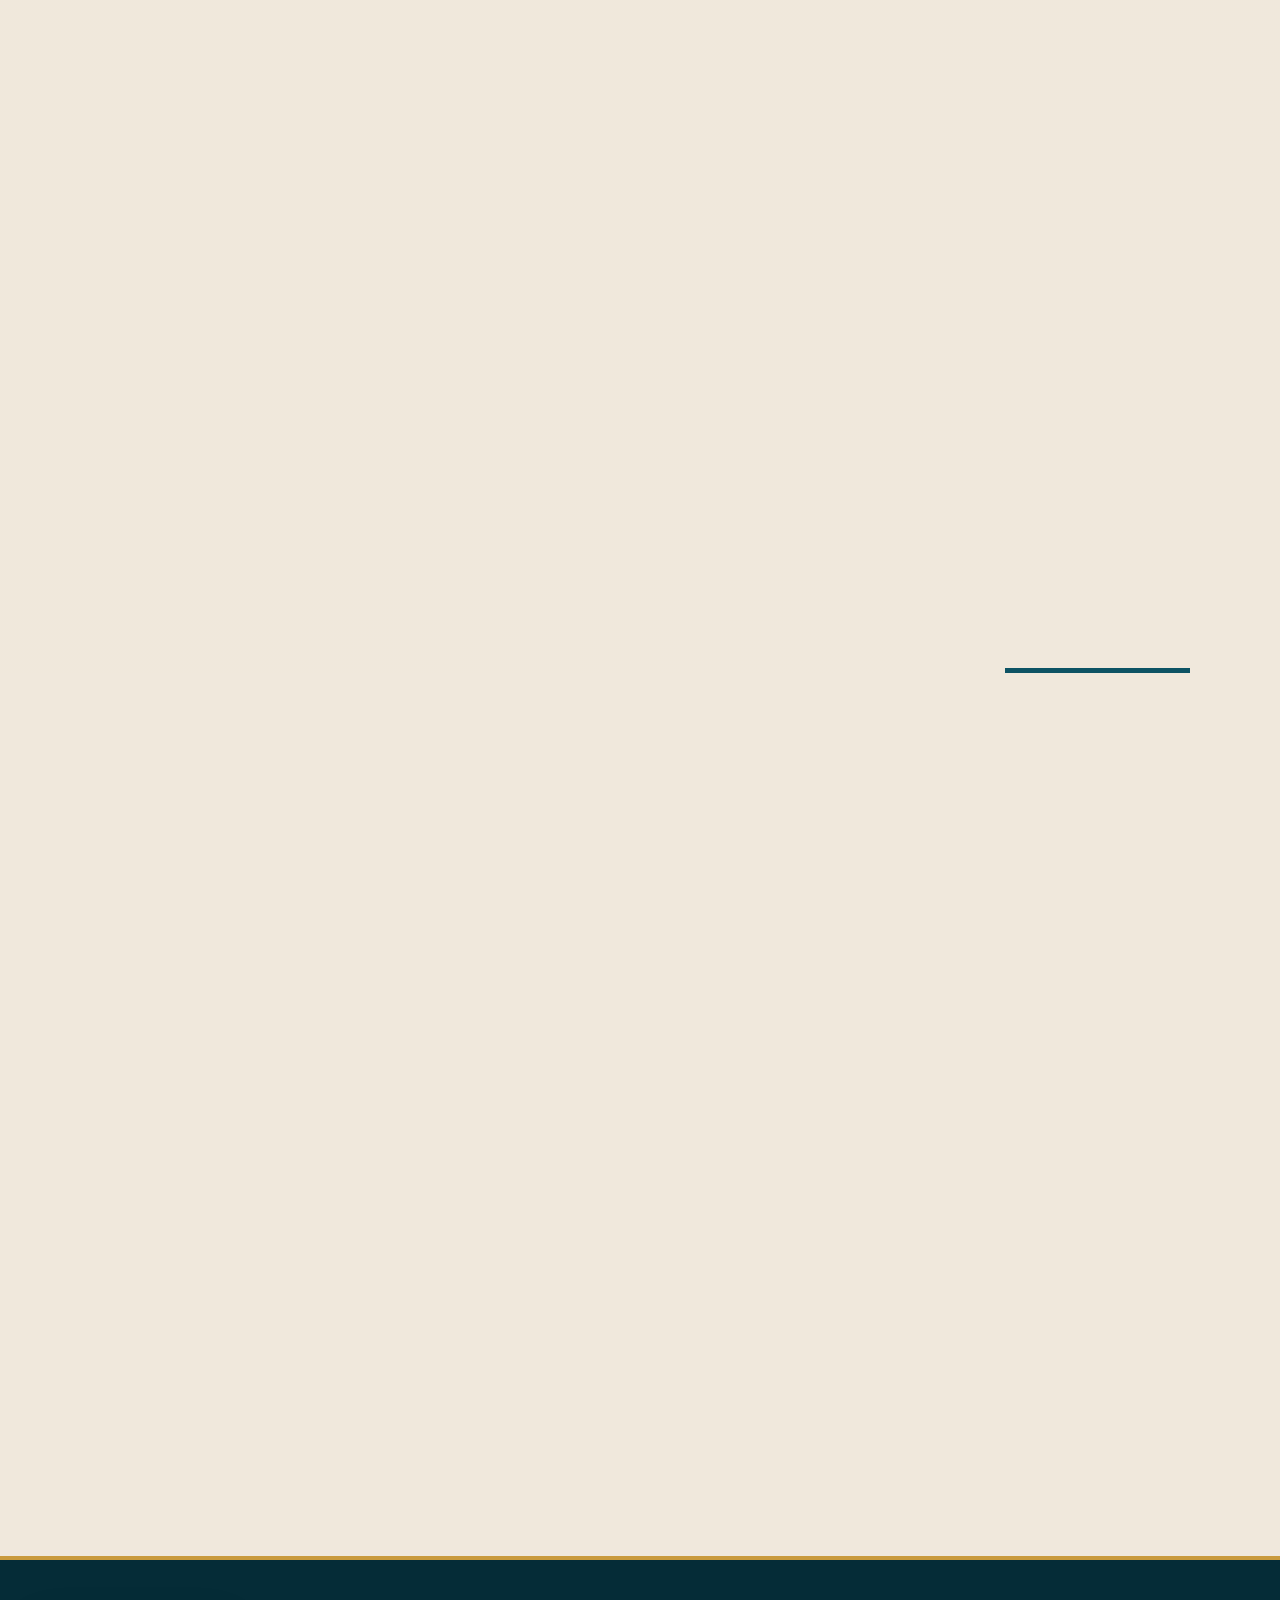
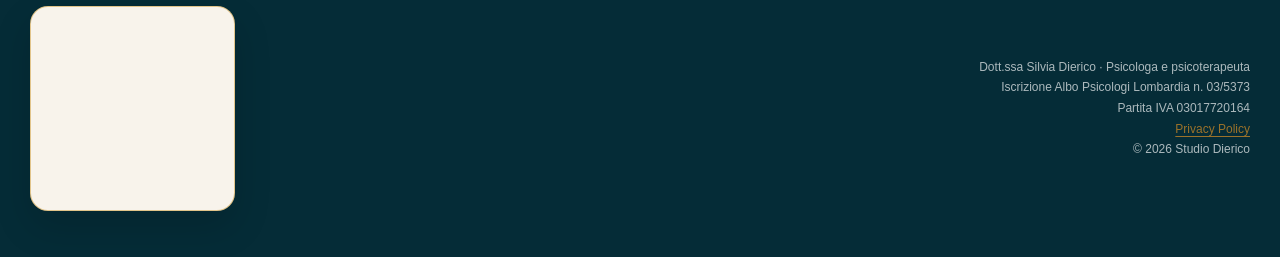
==== commit a72065f9: "SEO: add internal links to clinical landing pages" ====
--- a/index.html
+++ b/index.html
@@ -237,6 +237,7 @@
             <p>
               Sostegno nelle difficoltà emotive, scolastiche, relazionali e familiari,
               e nei passaggi legati alla costruzione dell’identità.
+              <a href="psicologa-adolescenti-bergamo.html">Approfondisci il lavoro con gli adolescenti</a>.
             </p>
           </article>
 
@@ -246,6 +247,7 @@
             <p>
               Percorsi per affrontare ansia, sofferenza emotiva, crisi personali,
               cambiamenti e difficoltà nelle relazioni.
+              <a href="psicologa-psicoterapeuta-bergamo.html">Scopri lo studio e l’attività clinica</a>.
             </p>
           </article>
 
@@ -328,6 +330,7 @@
               <p>
                 Obiettivi, modalità e frequenza degli incontri vengono condivisi
                 sulla base delle necessità emerse.
+                <a href="psicoterapia-psicoanalitica.html">Approfondisci l’approccio psicoanalitico</a>.
               </p>
             </div>
           </article>
@@ -419,7 +422,7 @@
           <h2>Immagini e narrazione come spazio di esplorazione</h2>
 
           <p class="lead">
-            Sono cofondatrice di PdT – Parlami di Te, un progetto che integra
+            Sono cofondatrice di PdT Storytelling Cards, un progetto che integra
             pensiero clinico, fotografia e storytelling.
           </p>
 
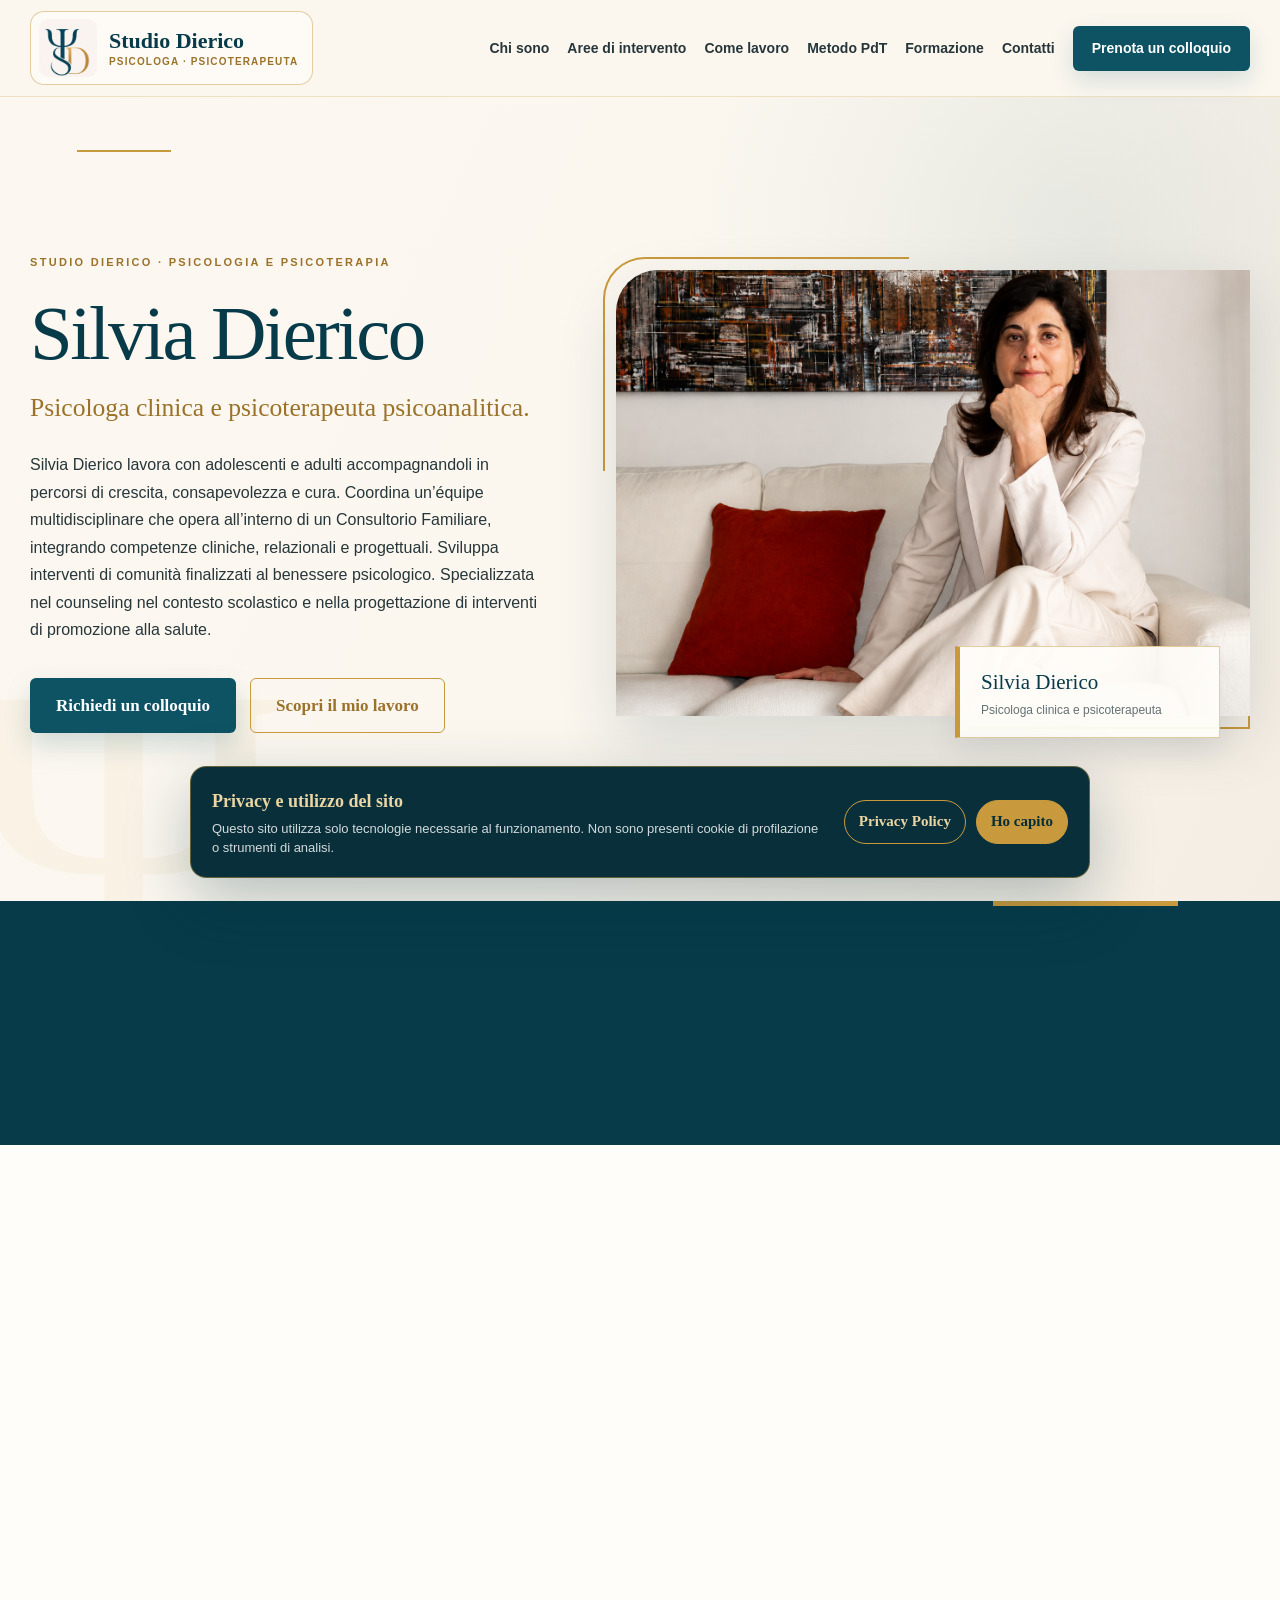
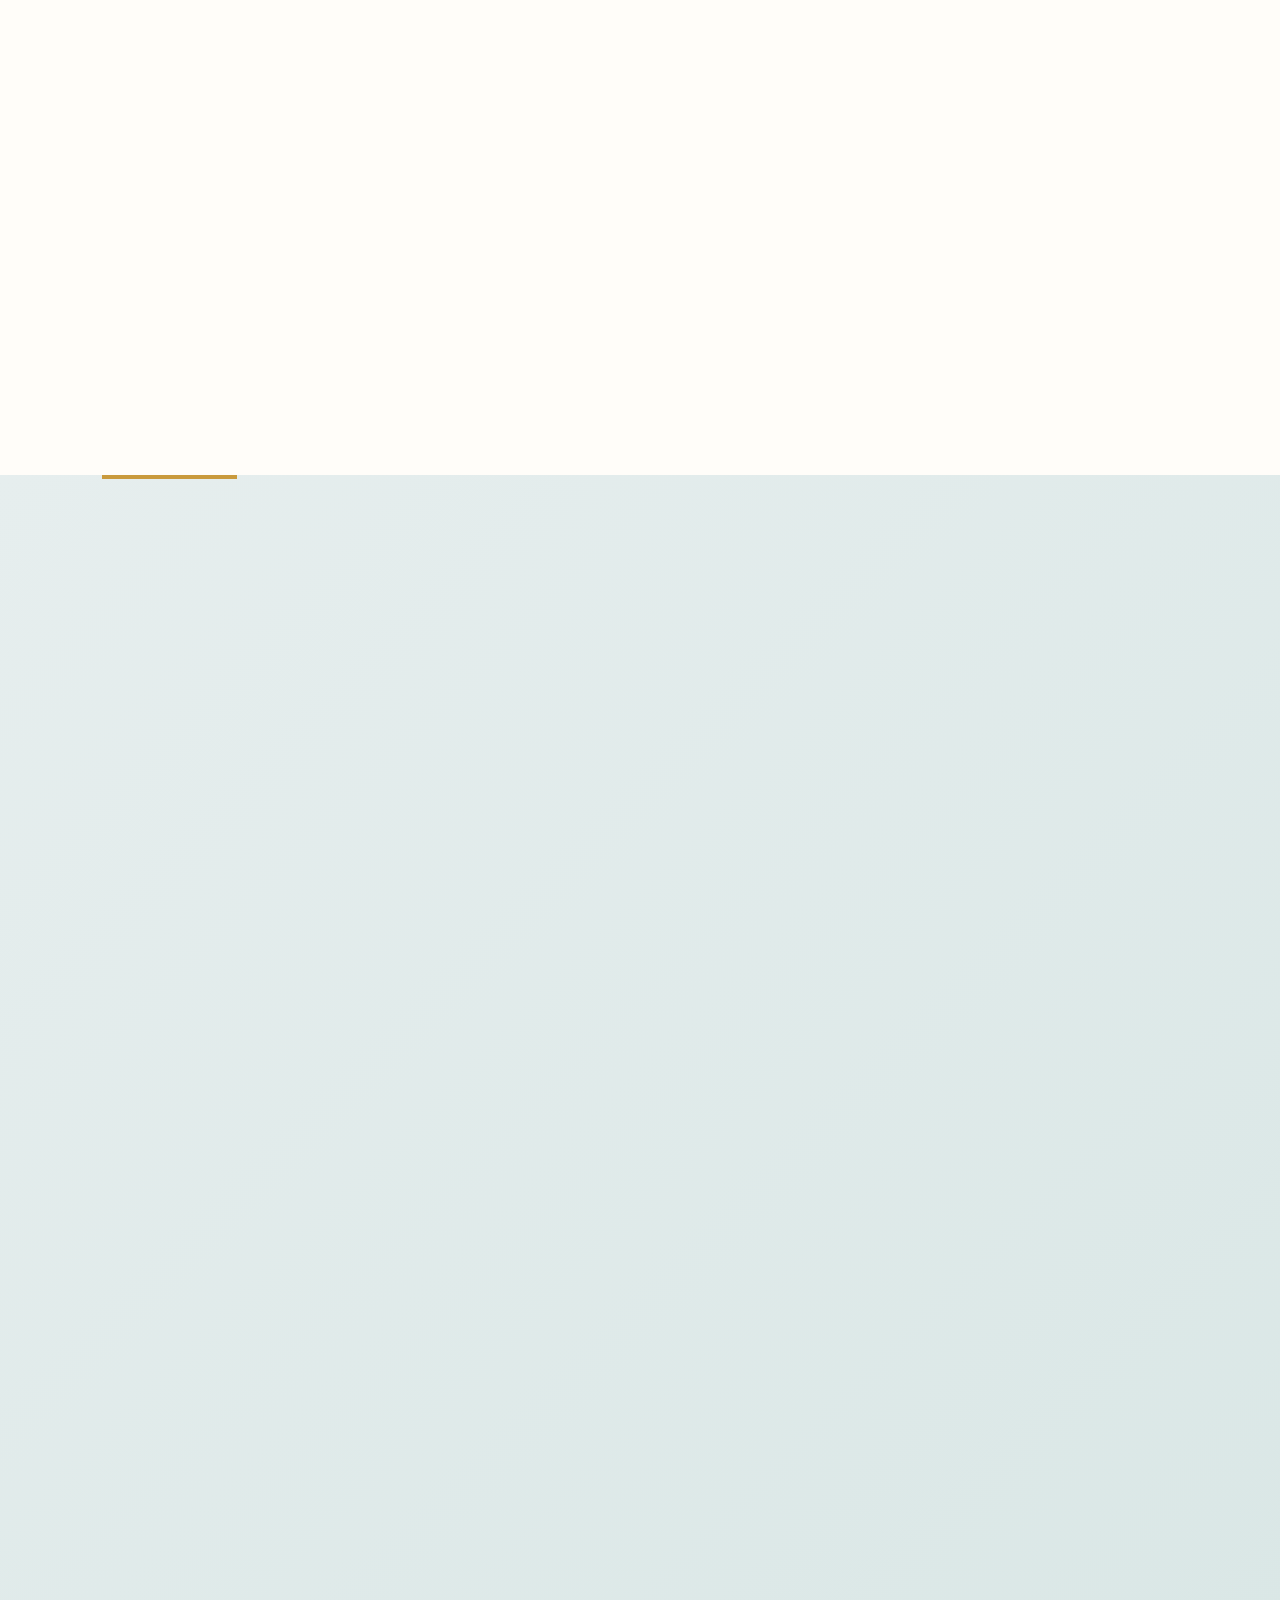
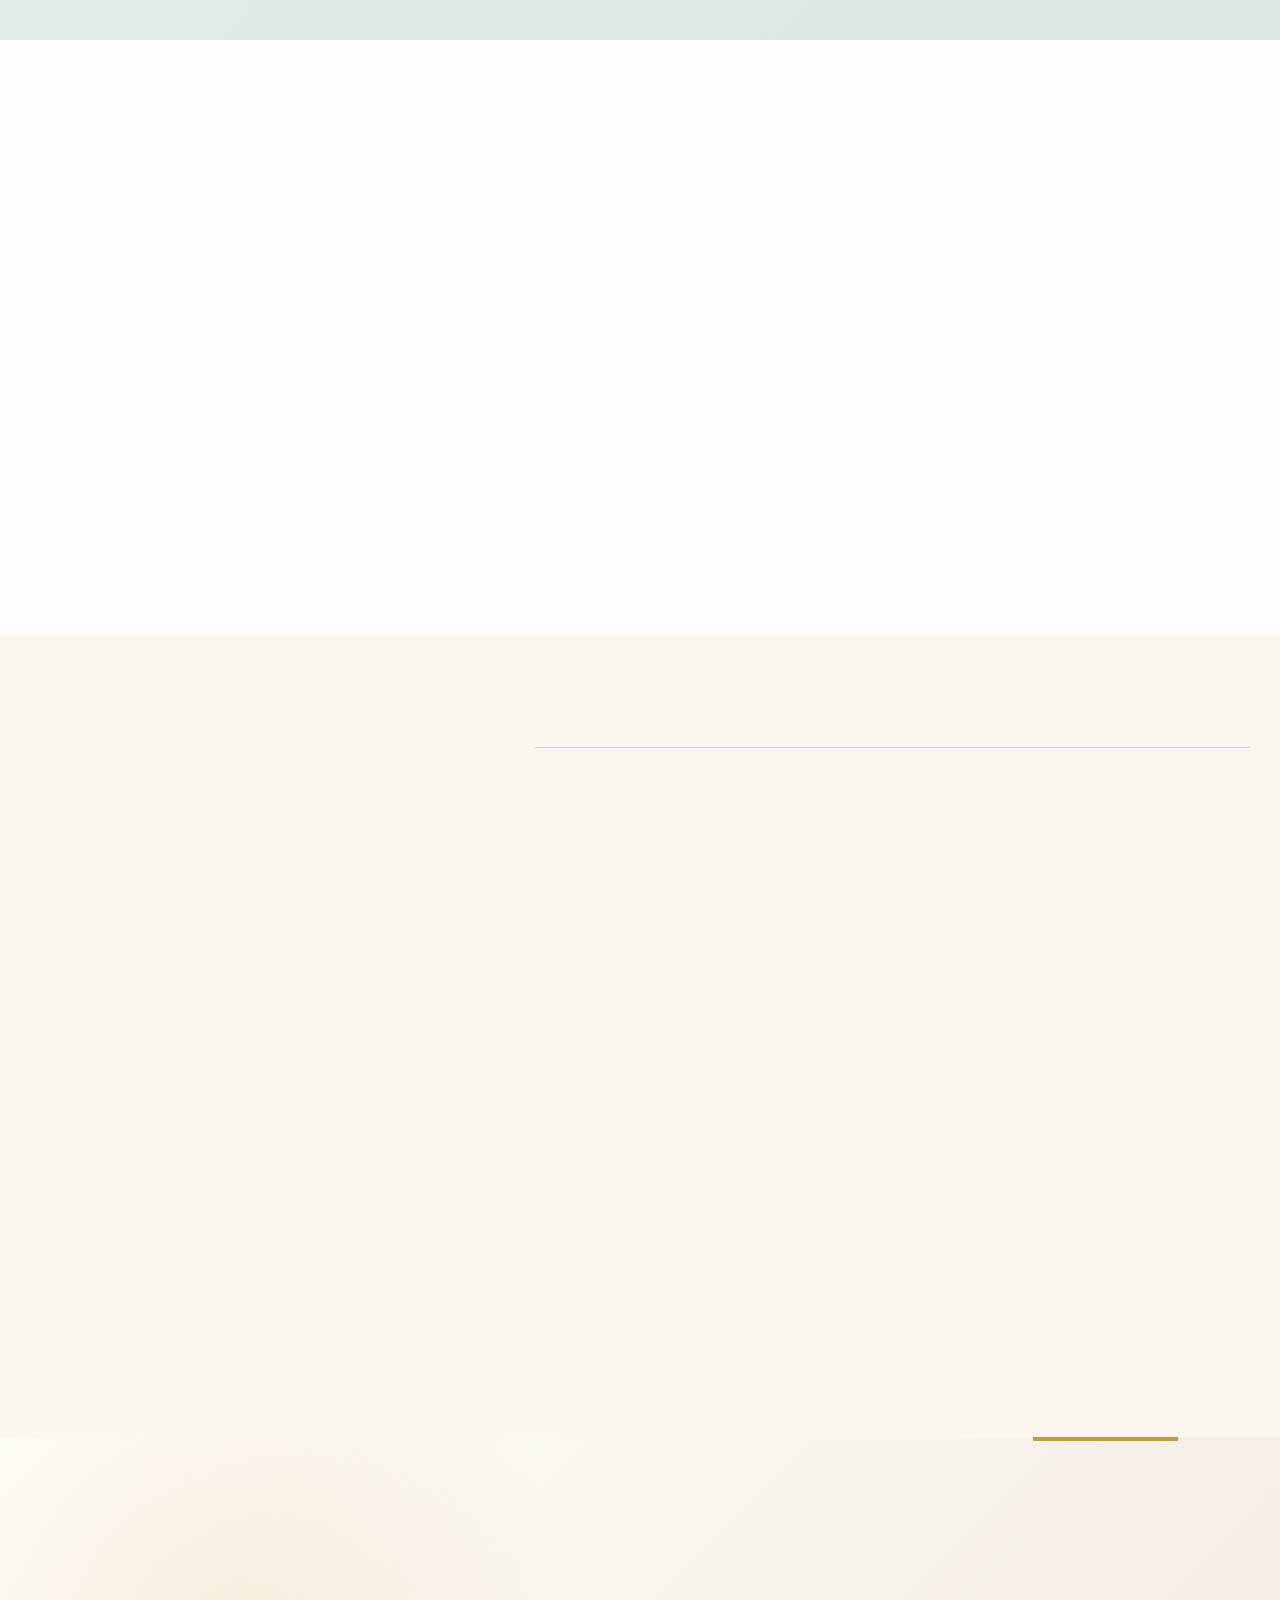
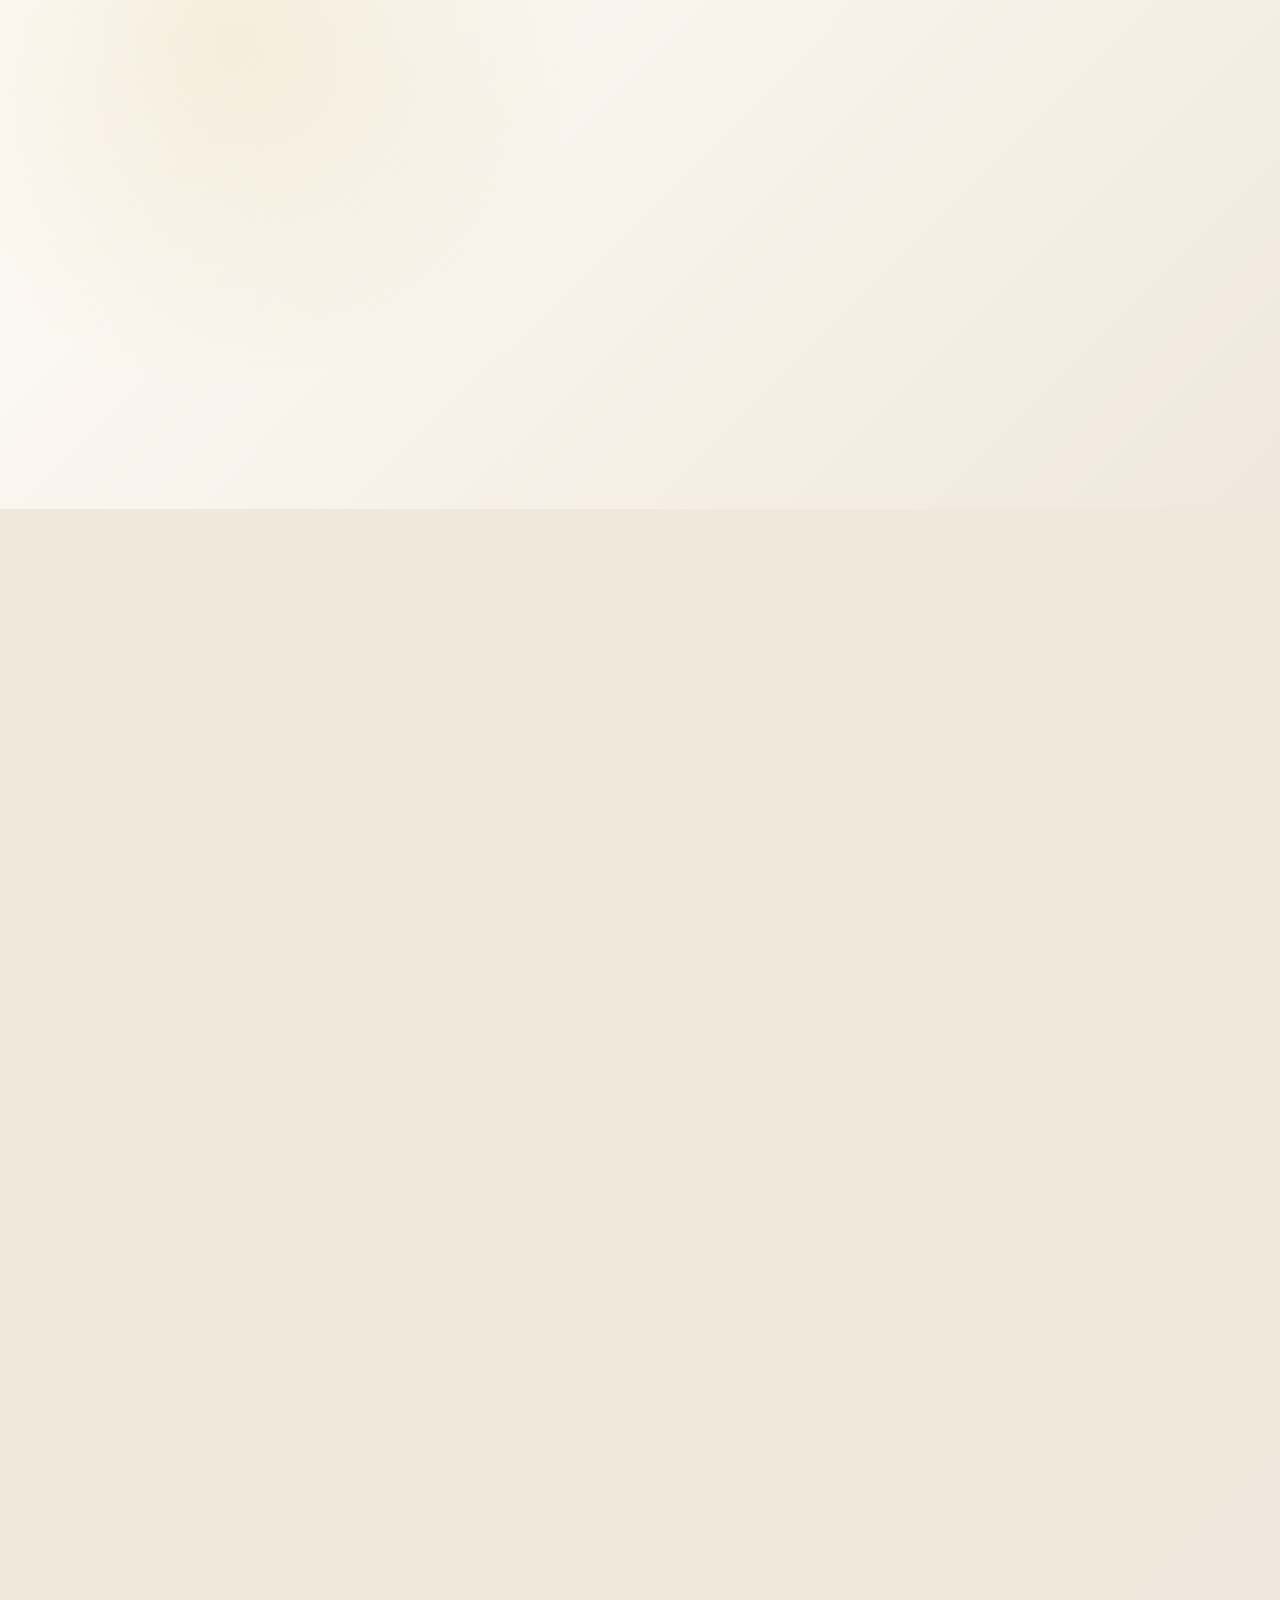
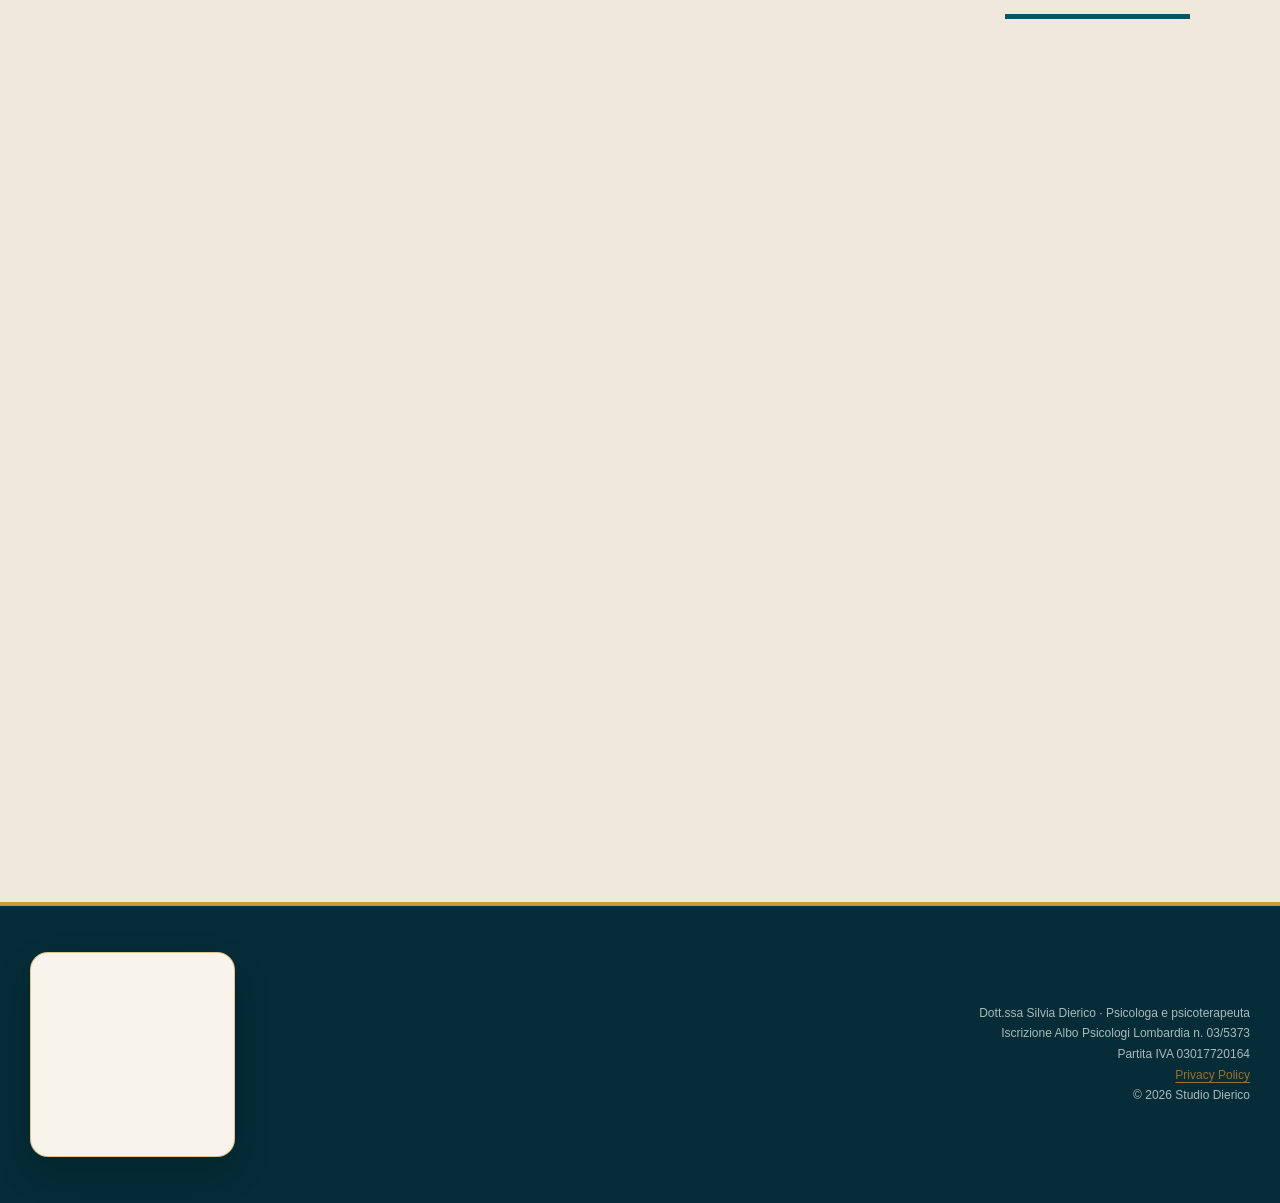
==== commit e37cc5d8: "Fix contact watermark logo asset" ====
--- a/index.html
+++ b/index.html
@@ -455,9 +455,9 @@
 
           <img
             class="contact-logo"
-            src="images/logo.png"
+            src="images/studio-dierico-mark.png"
             alt=""
-            aria-hidden="true" width="1254" height="1254" loading="lazy" decoding="async"
+            aria-hidden="true" width="600" height="600" loading="lazy" decoding="async"
           />
         </div>
 
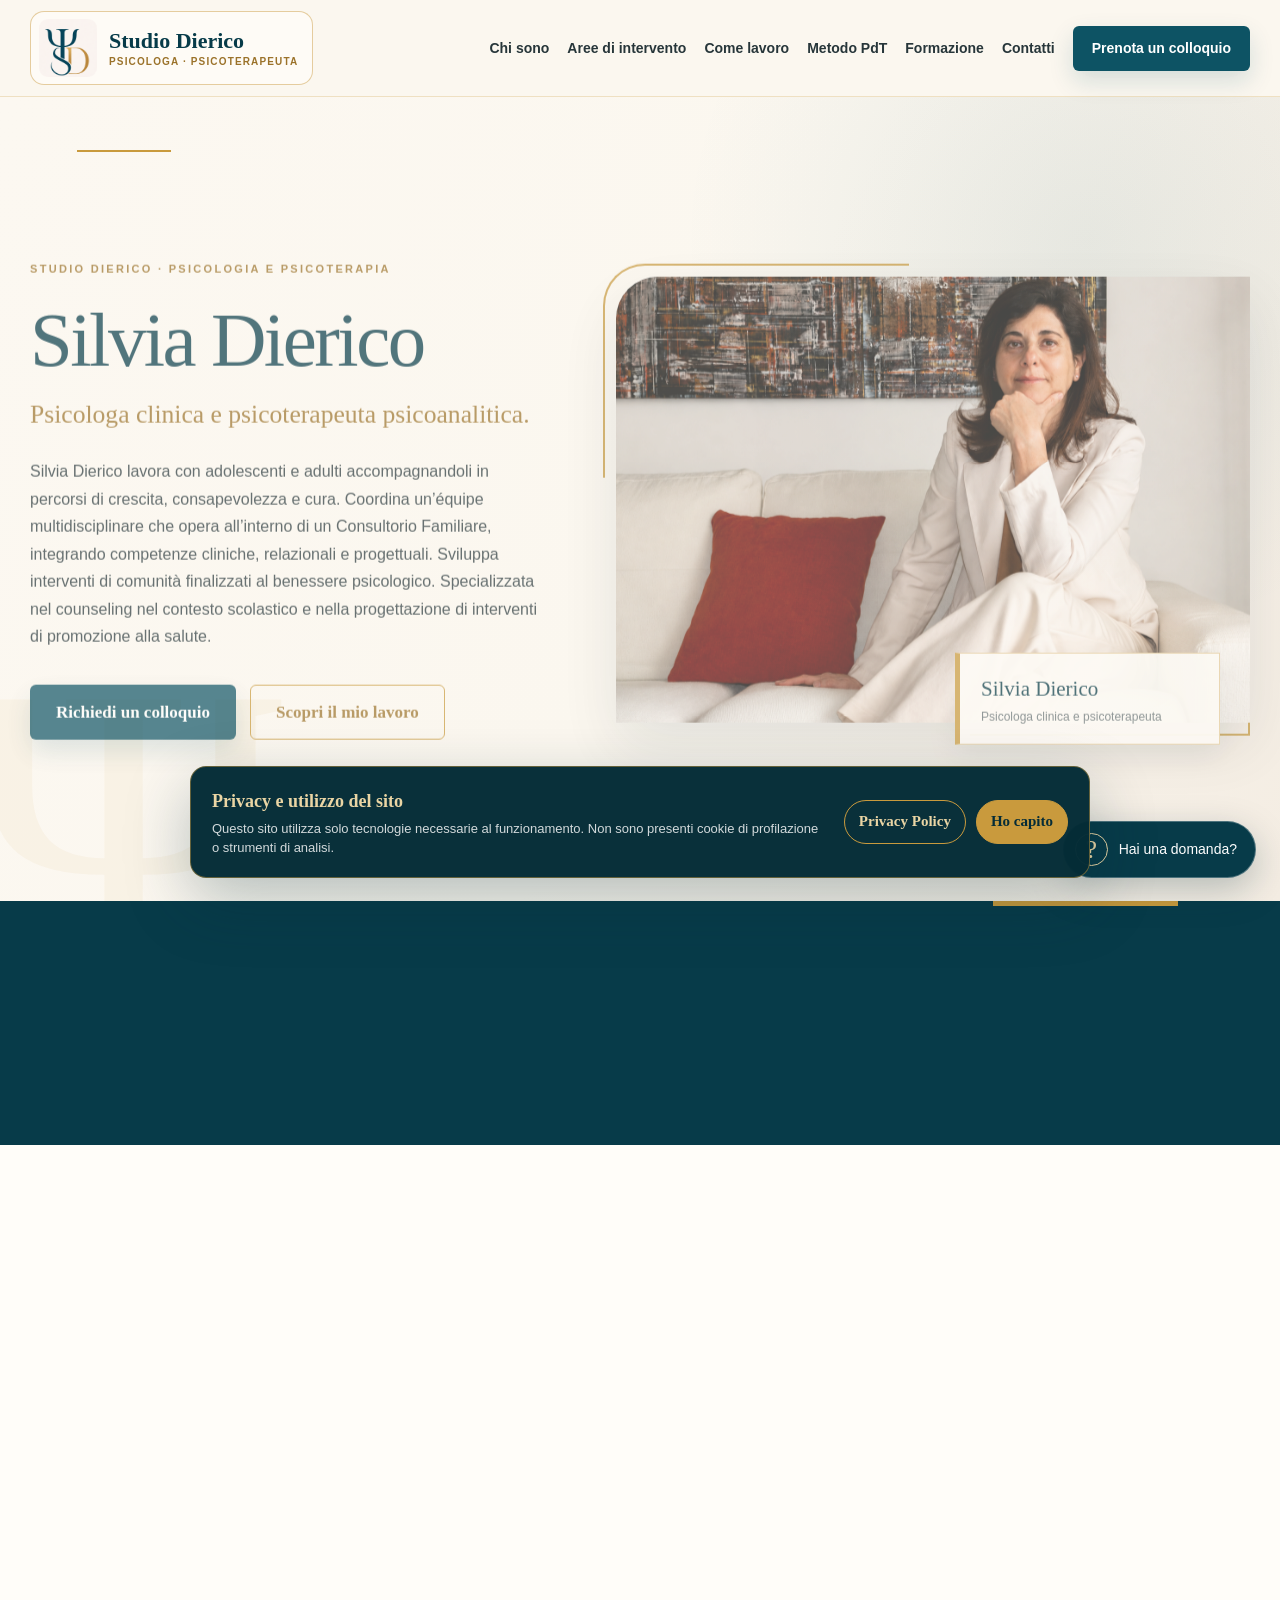
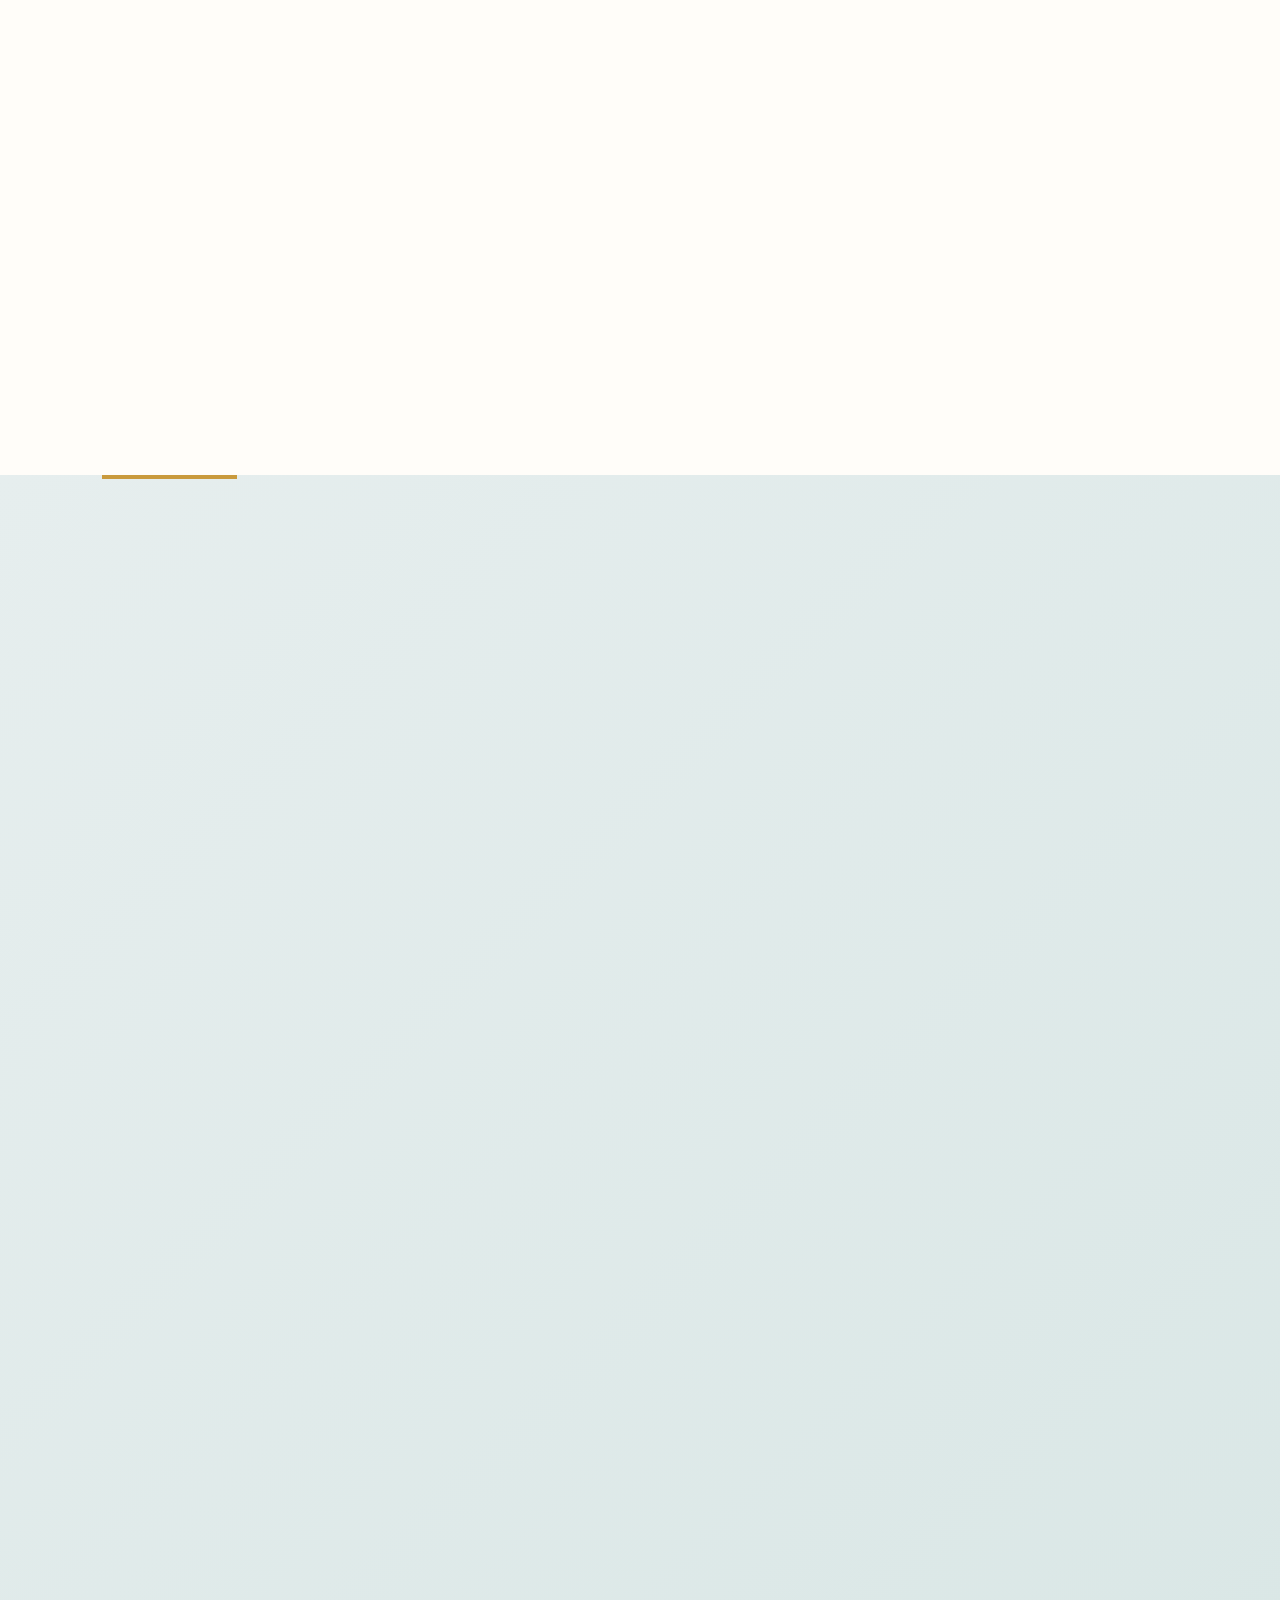
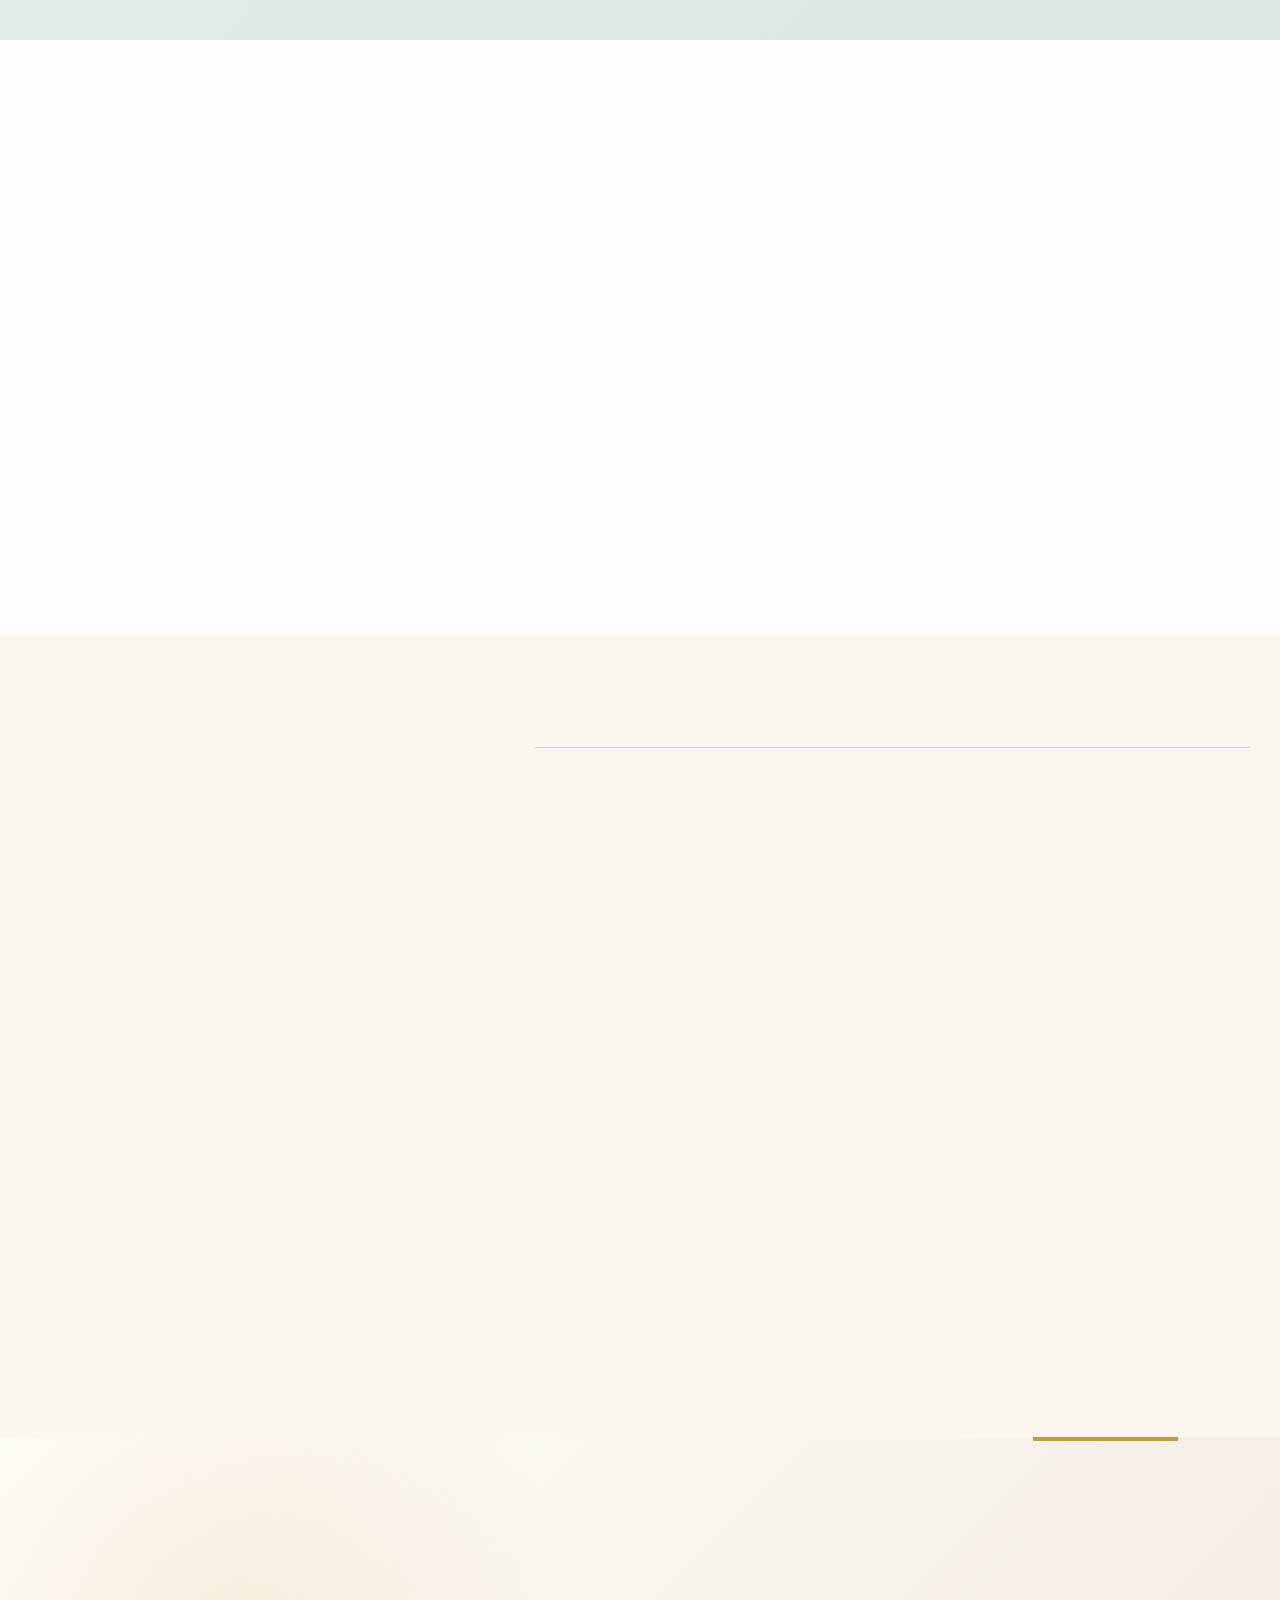
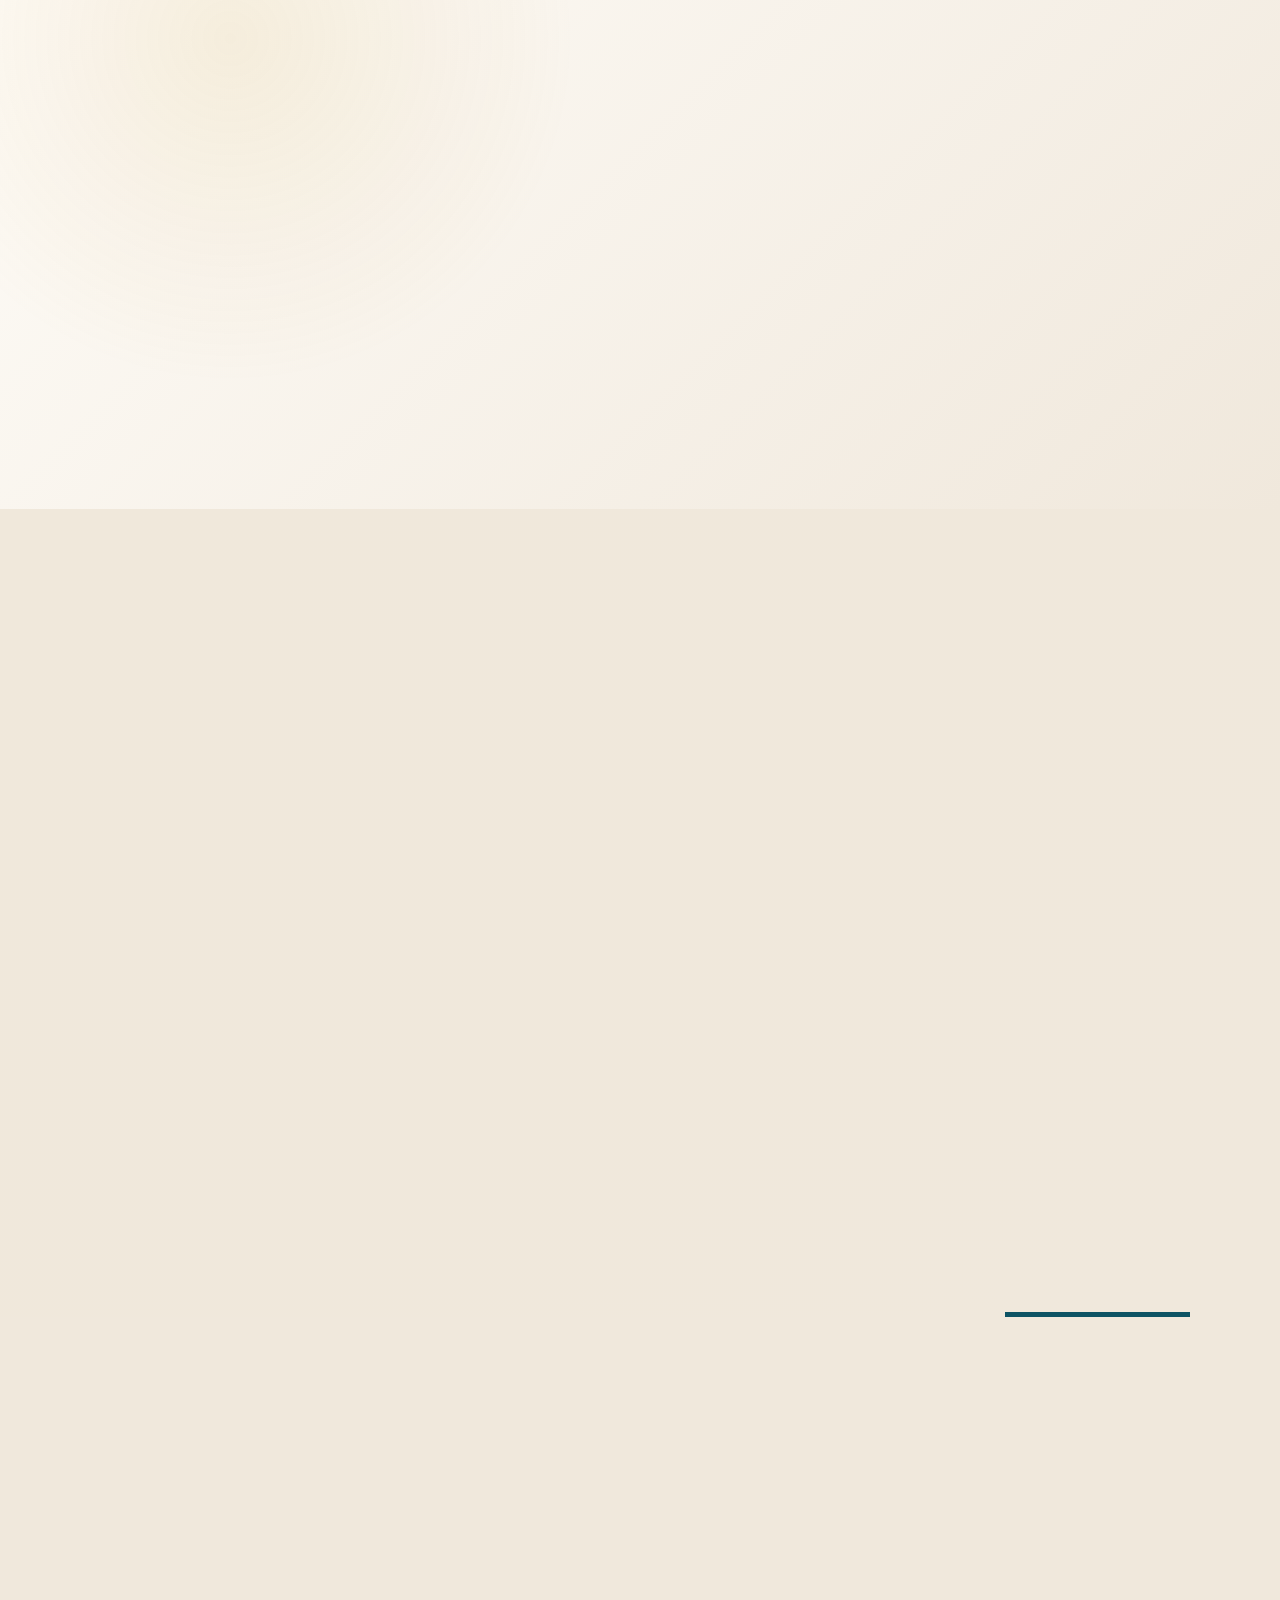
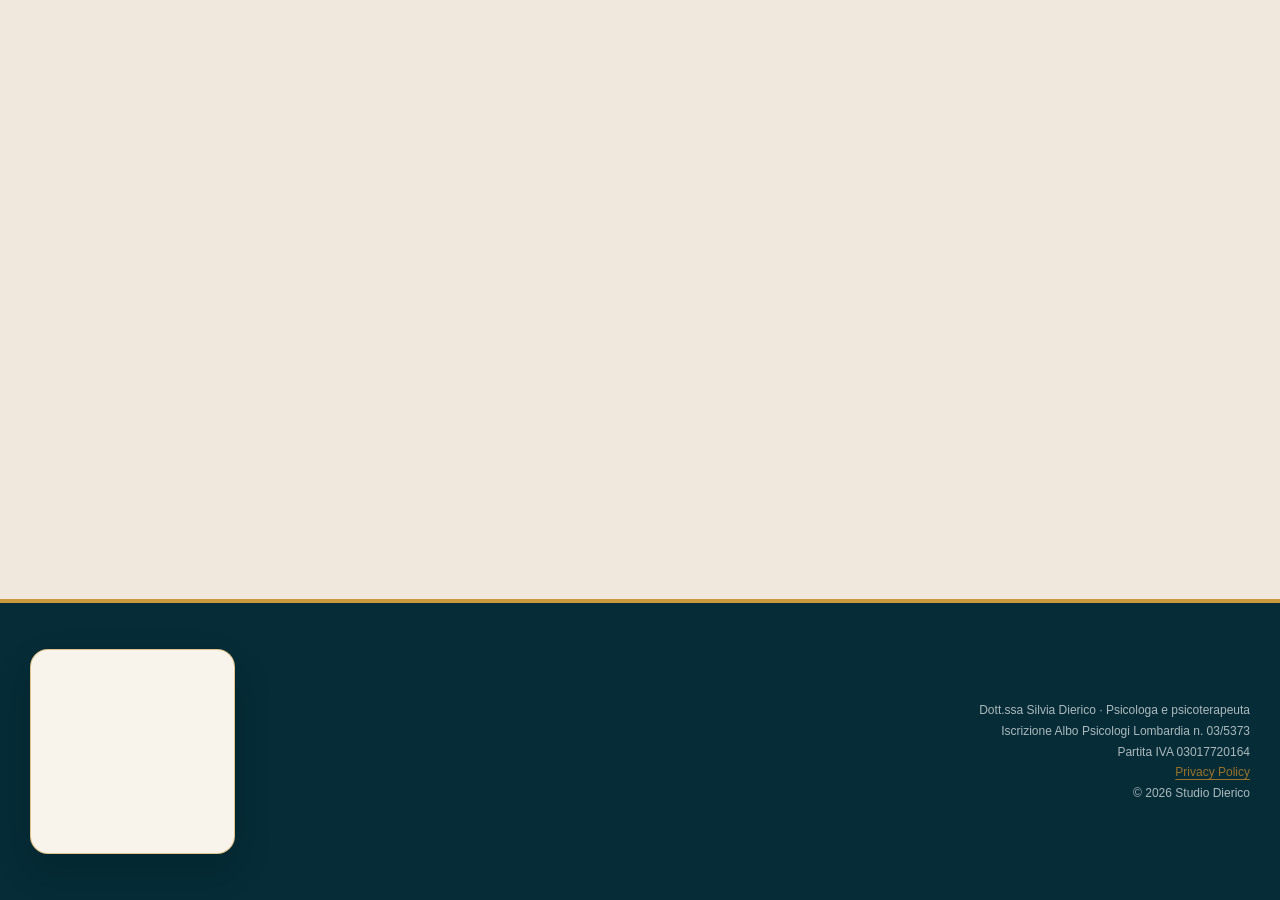
==== commit 37a449f6: "Load no-cost assistant on home page only" ====
--- a/index.html
+++ b/index.html
@@ -39,7 +39,9 @@
   <link rel="manifest" href="site.webmanifest" />
 
   <link rel="stylesheet" href="style.css?v=2" />
+  <link rel="stylesheet" href="assistente.css?v=1" />
   <script src="script.js?v=2" defer></script>
+  <script src="assistente.js?v=1" defer></script>
   <script type="application/ld+json">{"@context":"https://schema.org","@graph":[{"@type":"WebSite","@id":"https://silviadierico.com/#website","url":"https://silviadierico.com/","name":"Studio Dierico","inLanguage":"it-IT"},{"@type":"Person","@id":"https://silviadierico.com/#silvia-dierico","name":"Silvia Dierico","url":"https://silviadierico.com/","jobTitle":"Psicologa clinica e psicoterapeuta psicoanalitica","image":"https://silviadierico.com/images/silvia-dierico.png","email":"mailto:silviadierico.psicologa@gmail.com","telephone":"+39 347 908 4617","worksFor":{"@id":"https://silviadierico.com/#studio"}},{"@type":"ProfessionalService","@id":"https://silviadierico.com/#studio","name":"Studio Dierico","url":"https://silviadierico.com/","image":"https://silviadierico.com/images/logo.png","telephone":"+39 347 908 4617","email":"silviadierico.psicologa@gmail.com","address":{"@type":"PostalAddress","streetAddress":"Via Ramera 3","postalCode":"24010","addressLocality":"Ponteranica","addressRegion":"BG","addressCountry":"IT"},"founder":{"@id":"https://silviadierico.com/#silvia-dierico"}}]}</script>
 </head>
 
--- a/style.css
+++ b/style.css
@@ -869,9 +869,13 @@
 }
 
 .contact-logo {
-  width: min(100%, 330px);
+  display: block;
+  width: min(46vw, 230px);
+  height: auto;
+  aspect-ratio: 1 / 1;
   margin-top: 42px;
-  opacity: 0.12;
+  object-fit: contain;
+  opacity: 0.09;
   mix-blend-mode: multiply;
 }
 
@@ -1218,7 +1222,7 @@
   }
 
   .contact-logo {
-    width: 245px;
+    width: min(62vw, 190px);
   }
 
   .footer-content {
--- a/assistente.css
+++ b/assistente.css
@@ -0,0 +1,190 @@
+/* Guida informativa gratuita, interamente locale. Isolata dal CSS del sito. */
+.sd-assistant {
+  position: fixed;
+  right: 24px;
+  bottom: 22px;
+  z-index: 1100; /* Il banner privacy del sito rimane prioritario (z-index: 2000). */
+  color: var(--text);
+  font-family: "Avenir Next", Avenir, "Segoe UI", Arial, sans-serif;
+  font-size: 14px;
+  line-height: 1.55;
+}
+
+.sd-assistant * { box-sizing: border-box; }
+.sd-assistant button { cursor: pointer; font: inherit; }
+.sd-assistant button:focus-visible,
+.sd-assistant a:focus-visible,
+.sd-assistant input:focus-visible {
+  outline: 3px solid var(--gold);
+  outline-offset: 3px;
+}
+
+.sd-assistant__toggle {
+  display: flex;
+  align-items: center;
+  gap: 11px;
+  margin-left: auto;
+  border: 1px solid rgba(255, 255, 255, .28);
+  border-radius: 999px;
+  padding: 11px 18px 11px 11px;
+  background: var(--peacock-dark);
+  color: #fff;
+  box-shadow: 0 12px 36px rgba(5, 44, 55, .26);
+  font-weight: 650;
+  transition: transform .2s ease, background .2s ease;
+}
+.sd-assistant__toggle:hover { background: var(--peacock); transform: translateY(-2px); }
+.sd-assistant__toggle-icon {
+  display: inline-grid;
+  place-items: center;
+  flex: 0 0 33px;
+  width: 33px;
+  height: 33px;
+  border: 1px solid var(--gold-soft);
+  border-radius: 50%;
+  color: var(--gold-soft);
+  font-family: Baskerville, Georgia, serif;
+  font-size: 26px;
+  line-height: 1;
+}
+.sd-assistant__toggle-label { white-space: nowrap; }
+
+.sd-assistant__panel {
+  position: absolute;
+  right: 0;
+  bottom: calc(100% + 13px);
+  width: min(405px, calc(100vw - 24px));
+  max-height: min(670px, calc(100dvh - 112px));
+  overflow-y: auto;
+  border: 1px solid rgba(201, 154, 61, .4);
+  border-radius: 22px;
+  background: var(--surface);
+  box-shadow: 0 22px 70px rgba(5, 44, 55, .24);
+  overscroll-behavior: contain;
+}
+.sd-assistant__panel[hidden],
+.sd-assistant__reply[hidden] { display: none; }
+
+.sd-assistant__header {
+  display: flex;
+  align-items: center;
+  justify-content: space-between;
+  gap: 18px;
+  padding: 18px 20px;
+  background: var(--peacock-dark);
+  color: #fff;
+}
+.sd-assistant__header > div { display: grid; gap: 3px; }
+.sd-assistant__eyebrow {
+  color: var(--gold-soft);
+  font-size: 11px;
+  font-weight: 700;
+  letter-spacing: .12em;
+  text-transform: uppercase;
+}
+.sd-assistant__header strong {
+  color: #fff;
+  font-family: Baskerville, Georgia, serif;
+  font-size: 23px;
+  font-weight: 500;
+  line-height: 1.15;
+}
+.sd-assistant__close {
+  flex: 0 0 37px;
+  height: 37px;
+  border: 1px solid rgba(255, 255, 255, .4);
+  border-radius: 50%;
+  background: transparent;
+  color: #fff;
+  font-size: 25px !important;
+  line-height: 1 !important;
+}
+.sd-assistant__close:hover { background: rgba(255, 255, 255, .14); }
+.sd-assistant__body { display: grid; gap: 16px; padding: 19px; }
+.sd-assistant__intro {
+  margin: 0;
+  color: var(--text);
+  font-size: 13px;
+  line-height: 1.55;
+}
+.sd-assistant__intro strong { color: var(--peacock-dark); }
+.sd-assistant__choices { display: grid; grid-template-columns: 1fr; gap: 8px; }
+.sd-assistant__choices button {
+  width: 100%;
+  border: 1px solid var(--border);
+  border-radius: 11px;
+  padding: 10px 13px;
+  background: var(--ivory);
+  color: var(--peacock-dark);
+  font-size: 13px;
+  font-weight: 650;
+  text-align: left;
+}
+.sd-assistant__choices button:hover {
+  border-color: var(--border-gold);
+  background: var(--ivory-deep);
+}
+.sd-assistant__reply {
+  border: 1px solid rgba(201, 154, 61, .35);
+  border-left: 3px solid var(--gold);
+  border-radius: 10px;
+  padding: 12px 13px;
+  background: rgba(234, 213, 164, .18);
+}
+.sd-assistant__reply p { margin: 0; color: var(--text); font-size: 13px; }
+.sd-assistant__reply a {
+  display: inline-block;
+  margin-top: 10px;
+  color: var(--peacock);
+  font-weight: 700;
+  text-decoration: underline;
+  text-underline-offset: 3px;
+}
+.sd-assistant__form { display: grid; gap: 7px; }
+.sd-assistant__form label { color: var(--peacock-dark); font-size: 12px; font-weight: 700; }
+.sd-assistant__form-row { display: flex; gap: 6px; }
+.sd-assistant__form-row input {
+  flex: 1 1 auto;
+  min-width: 0;
+  border: 1px solid rgba(13, 83, 100, .28);
+  border-radius: 10px;
+  padding: 10px 11px;
+  background: white;
+  color: var(--text);
+  font: inherit;
+  font-size: 12px;
+}
+.sd-assistant__form-row button {
+  flex: 0 0 auto;
+  border: 0;
+  border-radius: 10px;
+  padding: 9px 13px;
+  background: var(--peacock);
+  color: white;
+  font-size: 12px;
+  font-weight: 700;
+}
+.sd-assistant__form-row button:hover { background: var(--peacock-dark); }
+.sd-assistant__note {
+  margin: 0;
+  border-top: 1px solid var(--border);
+  padding-top: 11px;
+  color: var(--text-soft);
+  font-size: 11px;
+  line-height: 1.55;
+}
+
+@media (max-width: 620px) {
+  .sd-assistant { right: 12px; bottom: 13px; }
+  .sd-assistant__panel {
+    max-height: calc(100dvh - 95px);
+    border-radius: 17px;
+  }
+  .sd-assistant__toggle { padding: 9px 13px 9px 9px; }
+  .sd-assistant__body { padding: 15px; gap: 13px; }
+}
+
+@media (prefers-reduced-motion: reduce) {
+  .sd-assistant__toggle { transition: none; }
+  .sd-assistant__toggle:hover { transform: none; }
+}
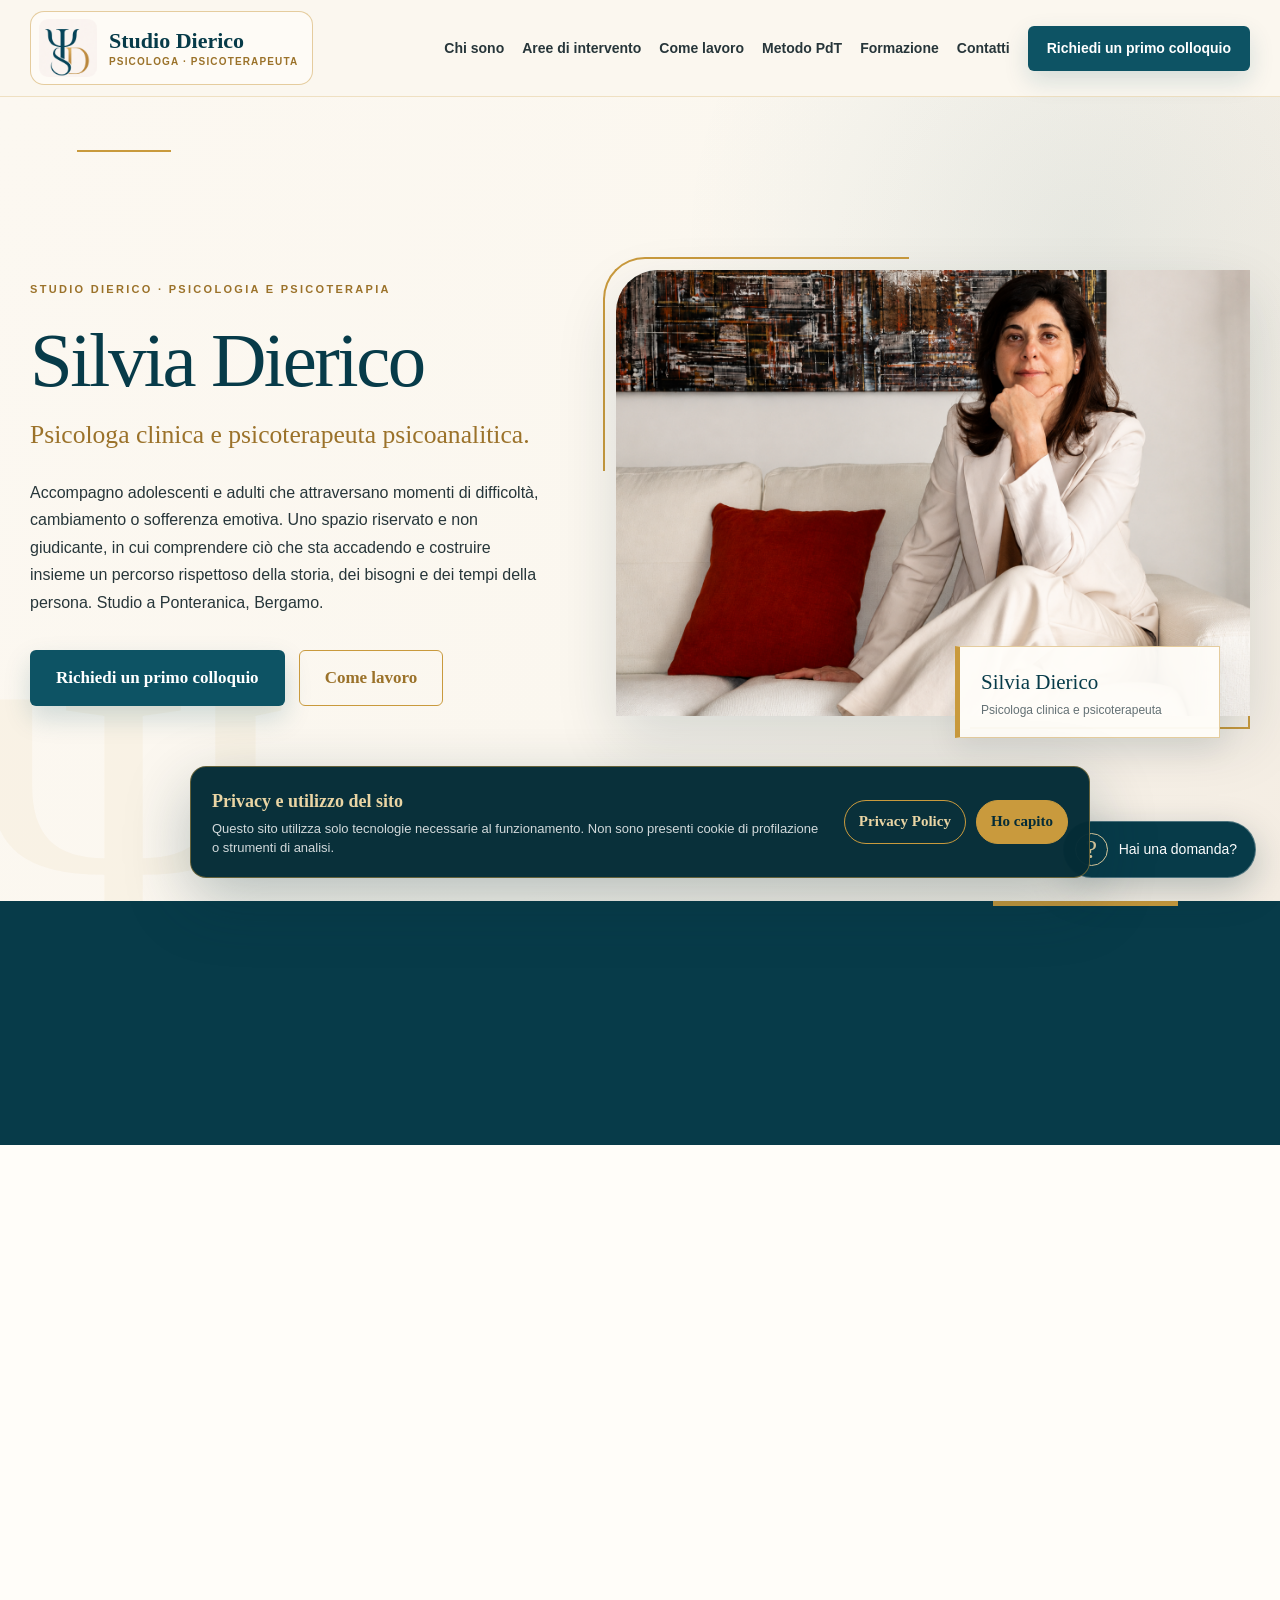
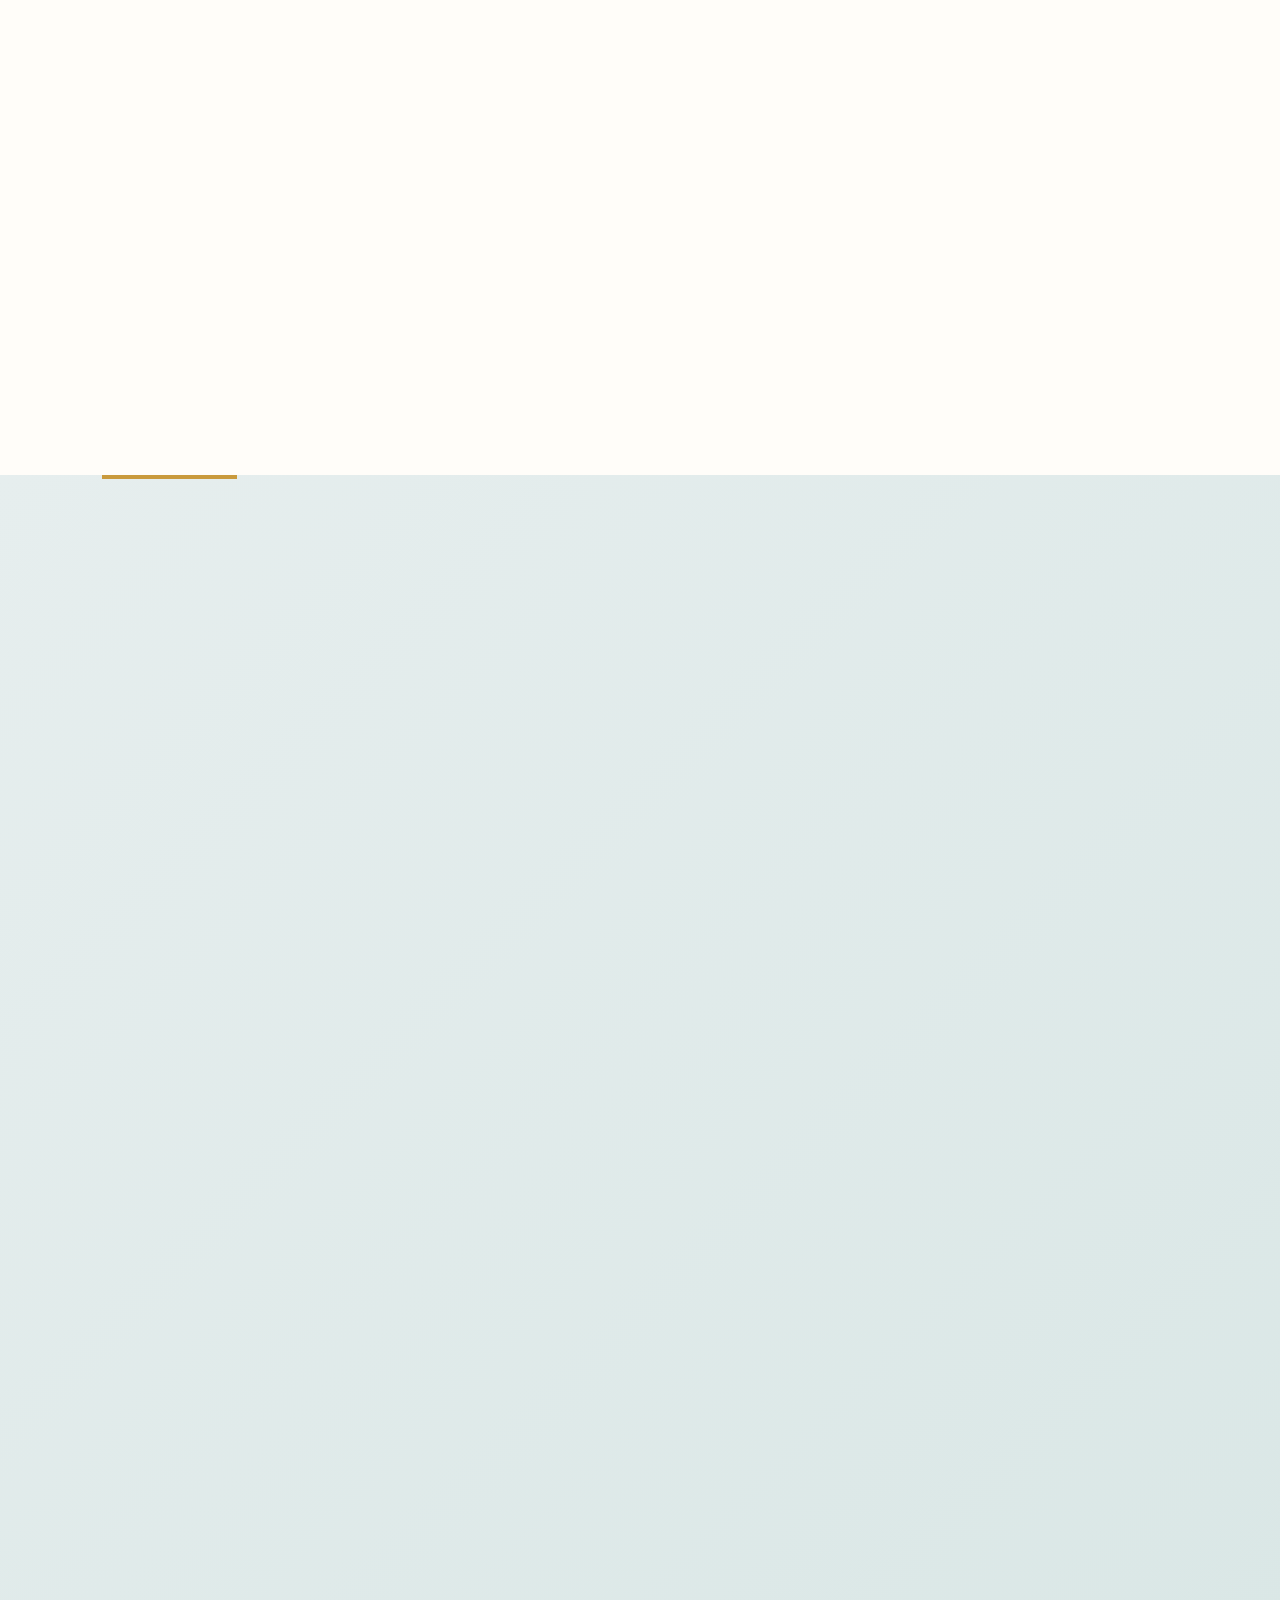
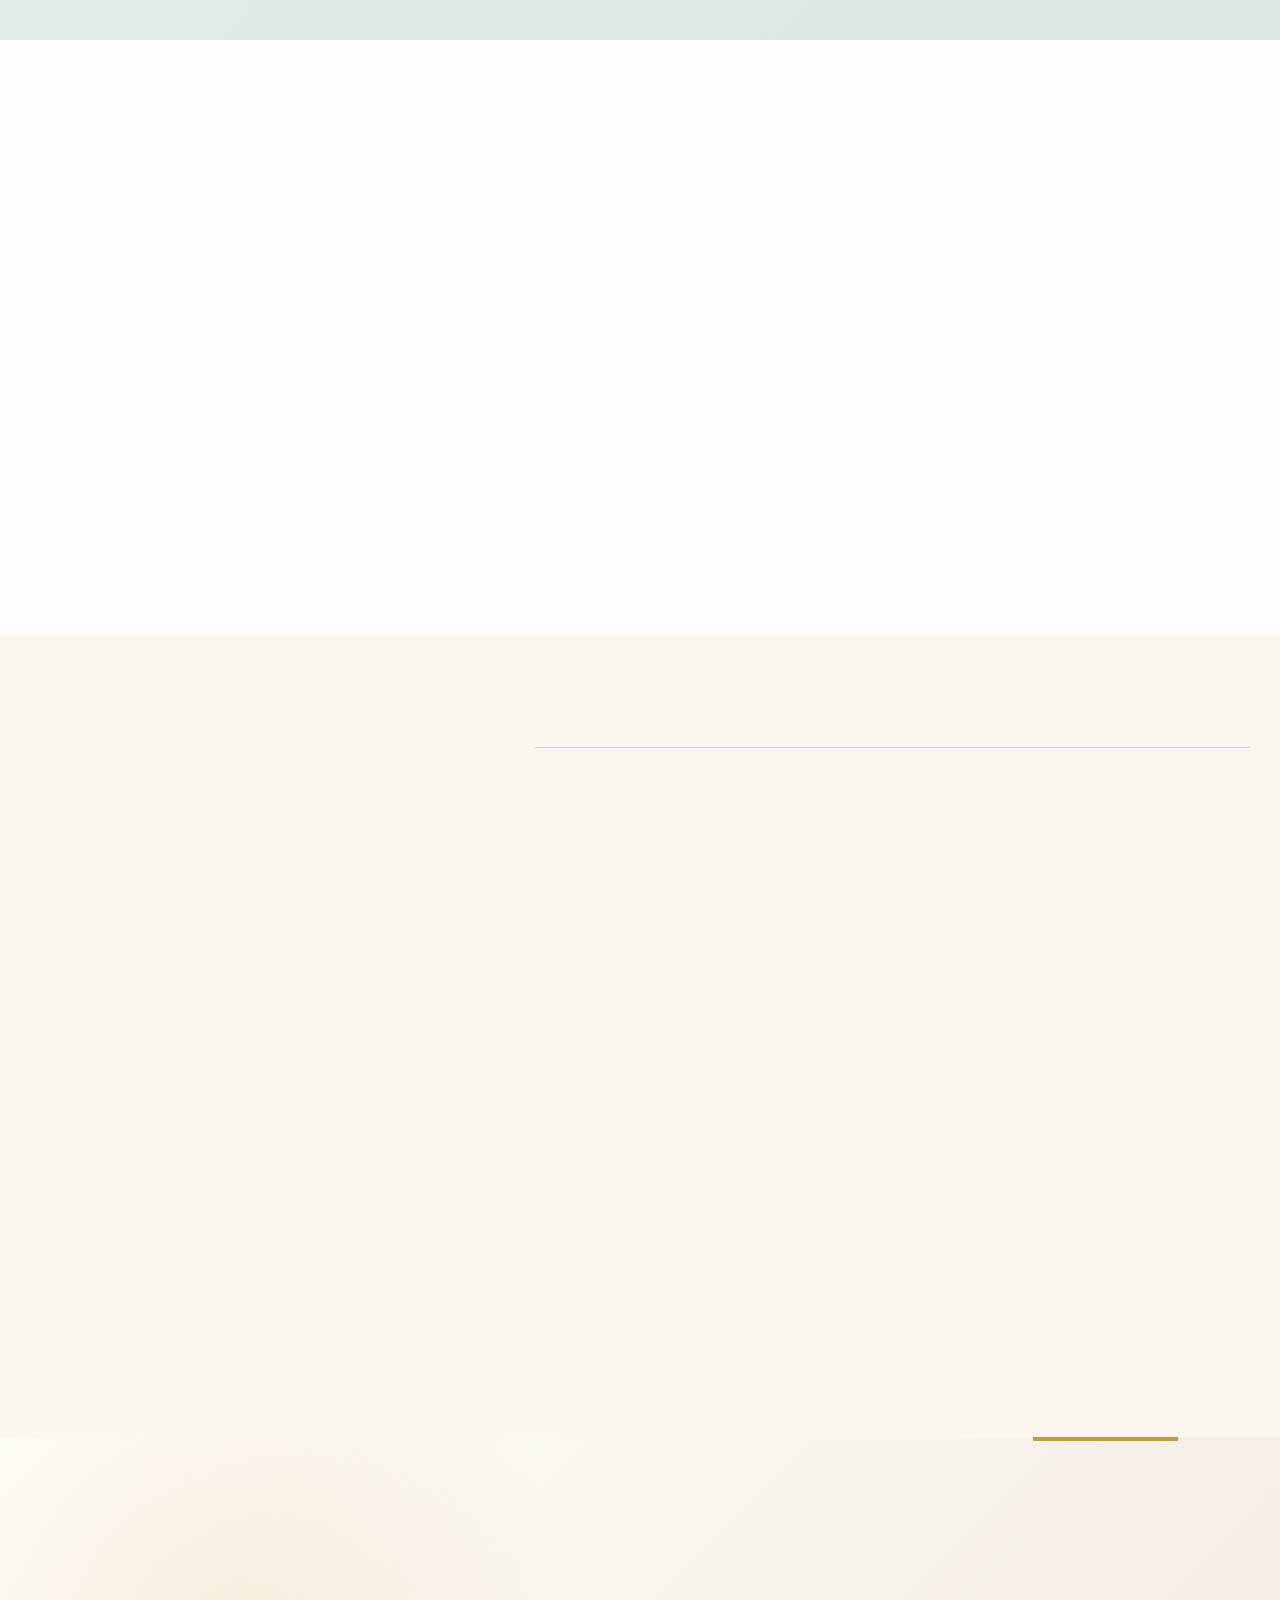
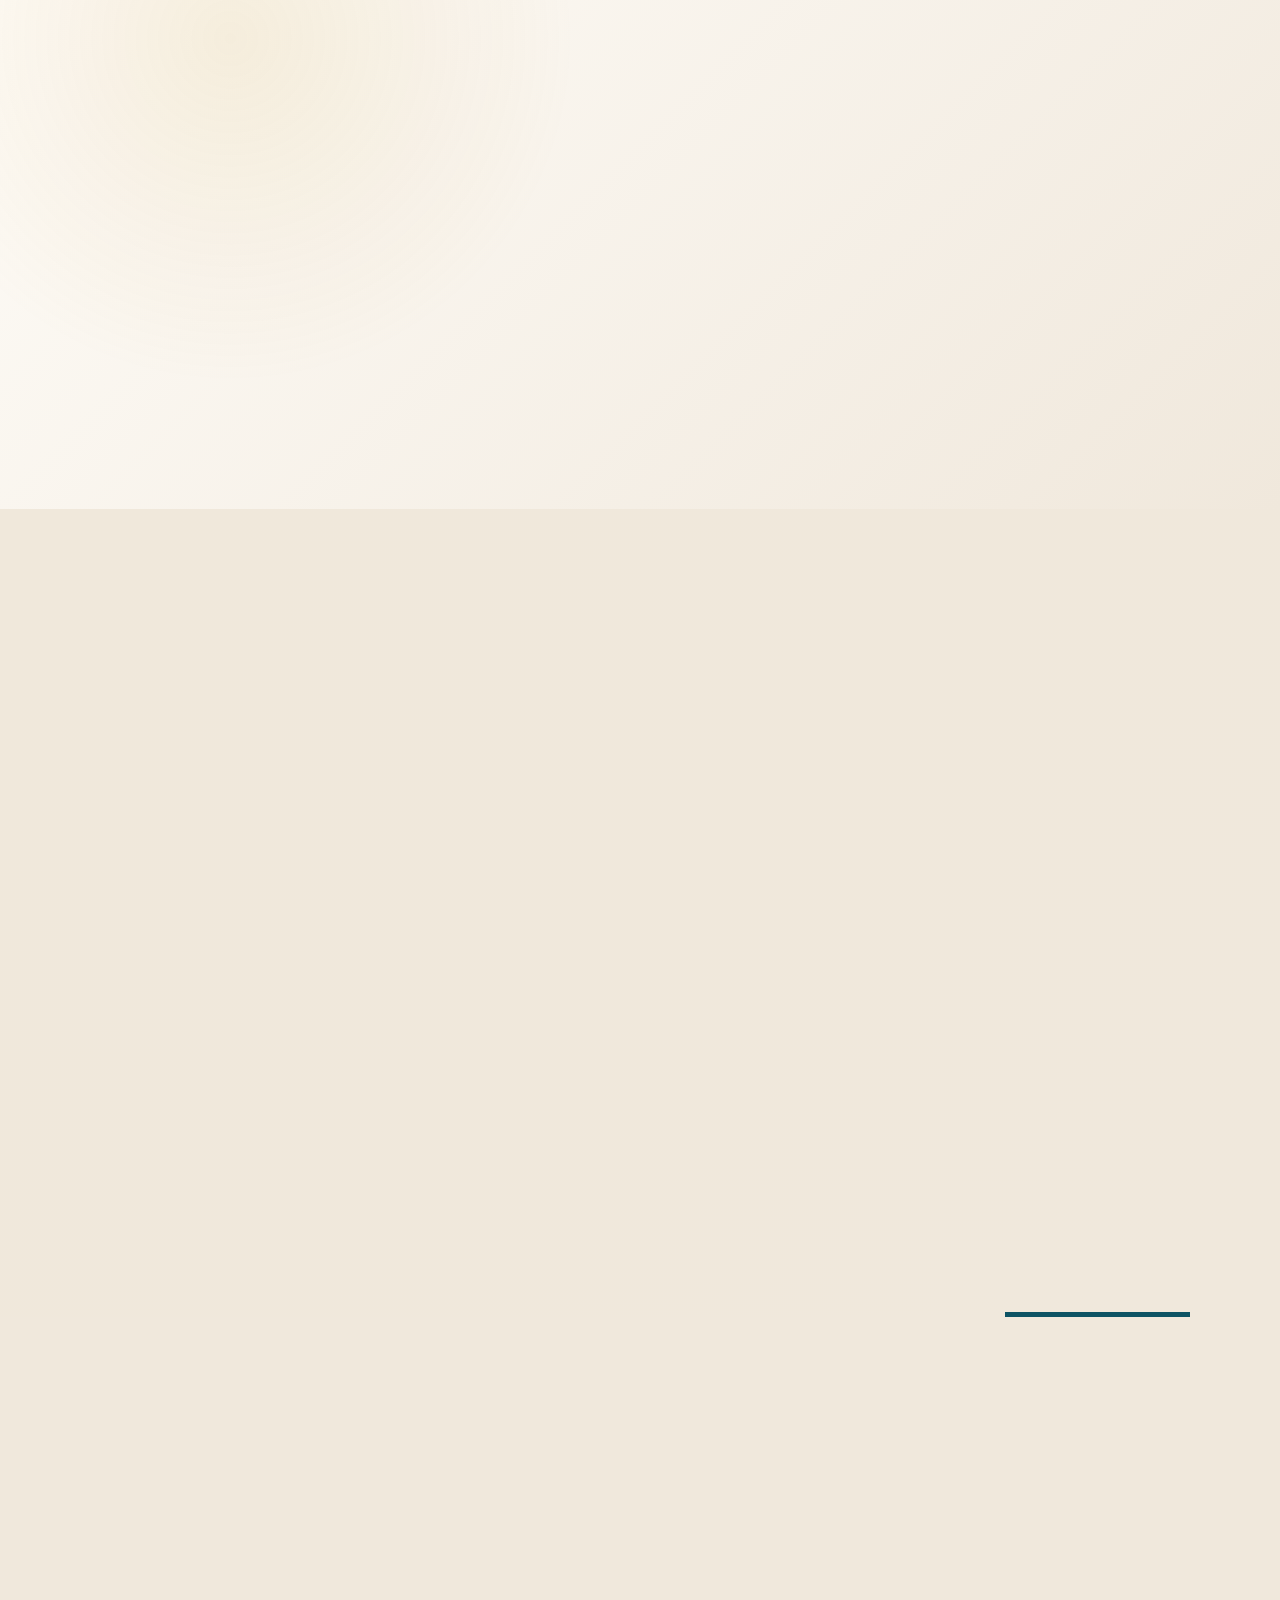
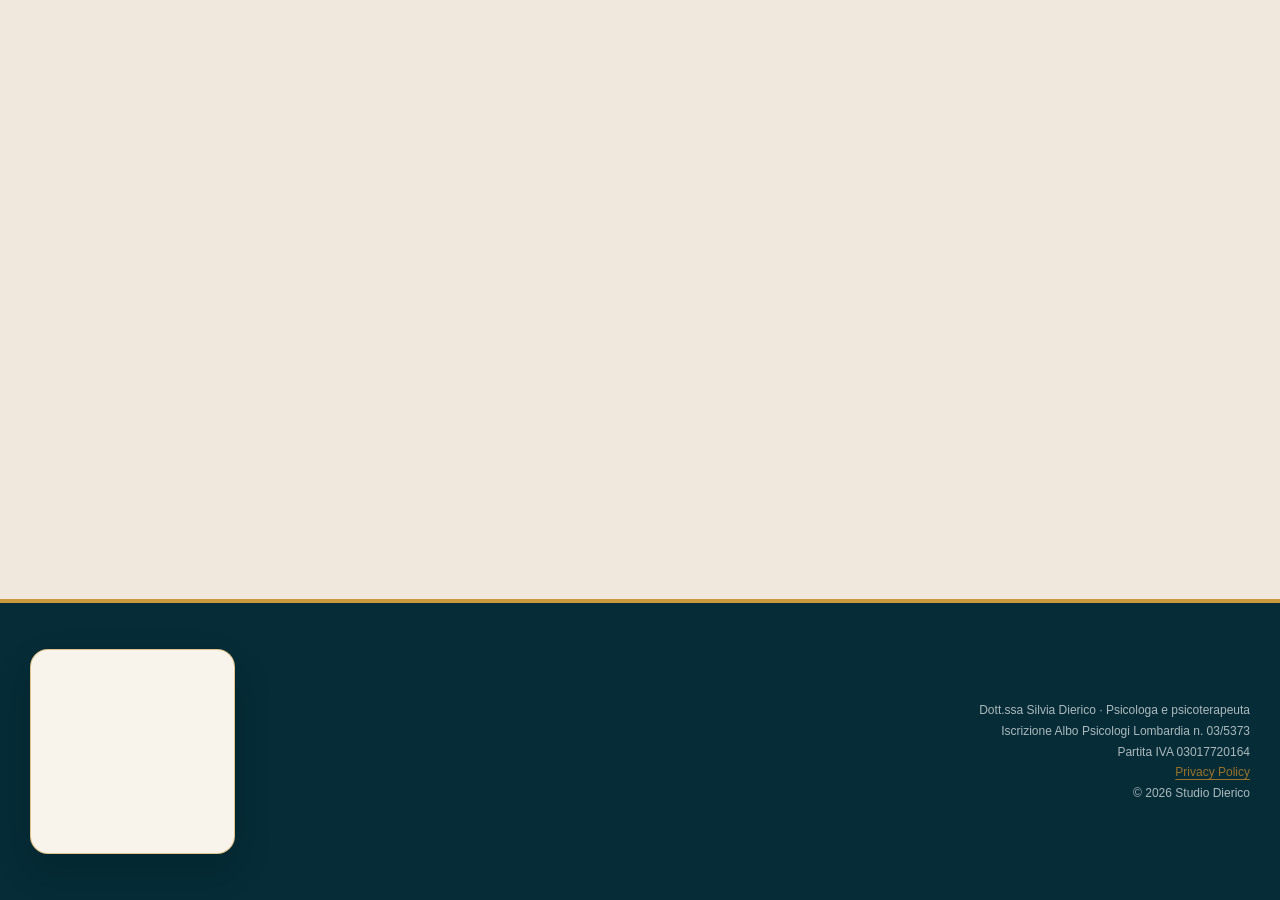
==== commit 3a312598: "Ottimizza hero e CTA per richiesta primo colloquio" ====
--- a/index.html
+++ b/index.html
@@ -80,9 +80,9 @@
         <li>
           <a
             class="nav-cta"
-            href="mailto:silviadierico.psicologa@gmail.com?subject=Richiesta%20di%20primo%20colloquio"
+            href="#contatti"
           >
-            Prenota un colloquio
+            Richiedi un primo colloquio
           </a>
         </li>
       </ul>
@@ -107,23 +107,22 @@
           </p>
 
           <p class="hero-description">
-            Silvia Dierico lavora con adolescenti e adulti accompagnandoli in percorsi di crescita,
-            consapevolezza e cura. Coordina un’équipe multidisciplinare che opera all’interno di un
-            Consultorio Familiare, integrando competenze cliniche, relazionali e progettuali.
-            Sviluppa interventi di comunità finalizzati al benessere psicologico. Specializzata nel
-            counseling nel contesto scolastico e nella progettazione di interventi di promozione alla salute.
+            Accompagno adolescenti e adulti che attraversano momenti di difficoltà, cambiamento o
+            sofferenza emotiva. Uno spazio riservato e non giudicante, in cui comprendere ciò che
+            sta accadendo e costruire insieme un percorso rispettoso della storia, dei bisogni e dei
+            tempi della persona. Studio a Ponteranica, Bergamo.
           </p>
 
           <div class="hero-actions">
             <a
               class="button button-primary"
-              href="mailto:silviadierico.psicologa@gmail.com?subject=Richiesta%20di%20primo%20colloquio"
+              href="#contatti"
             >
-              Richiedi un colloquio
+              Richiedi un primo colloquio
             </a>
 
-            <a class="button button-secondary" href="#chi-sono">
-              Scopri il mio lavoro
+            <a class="button button-secondary" href="#metodo">
+              Come lavoro
             </a>
           </div>
         </div>
